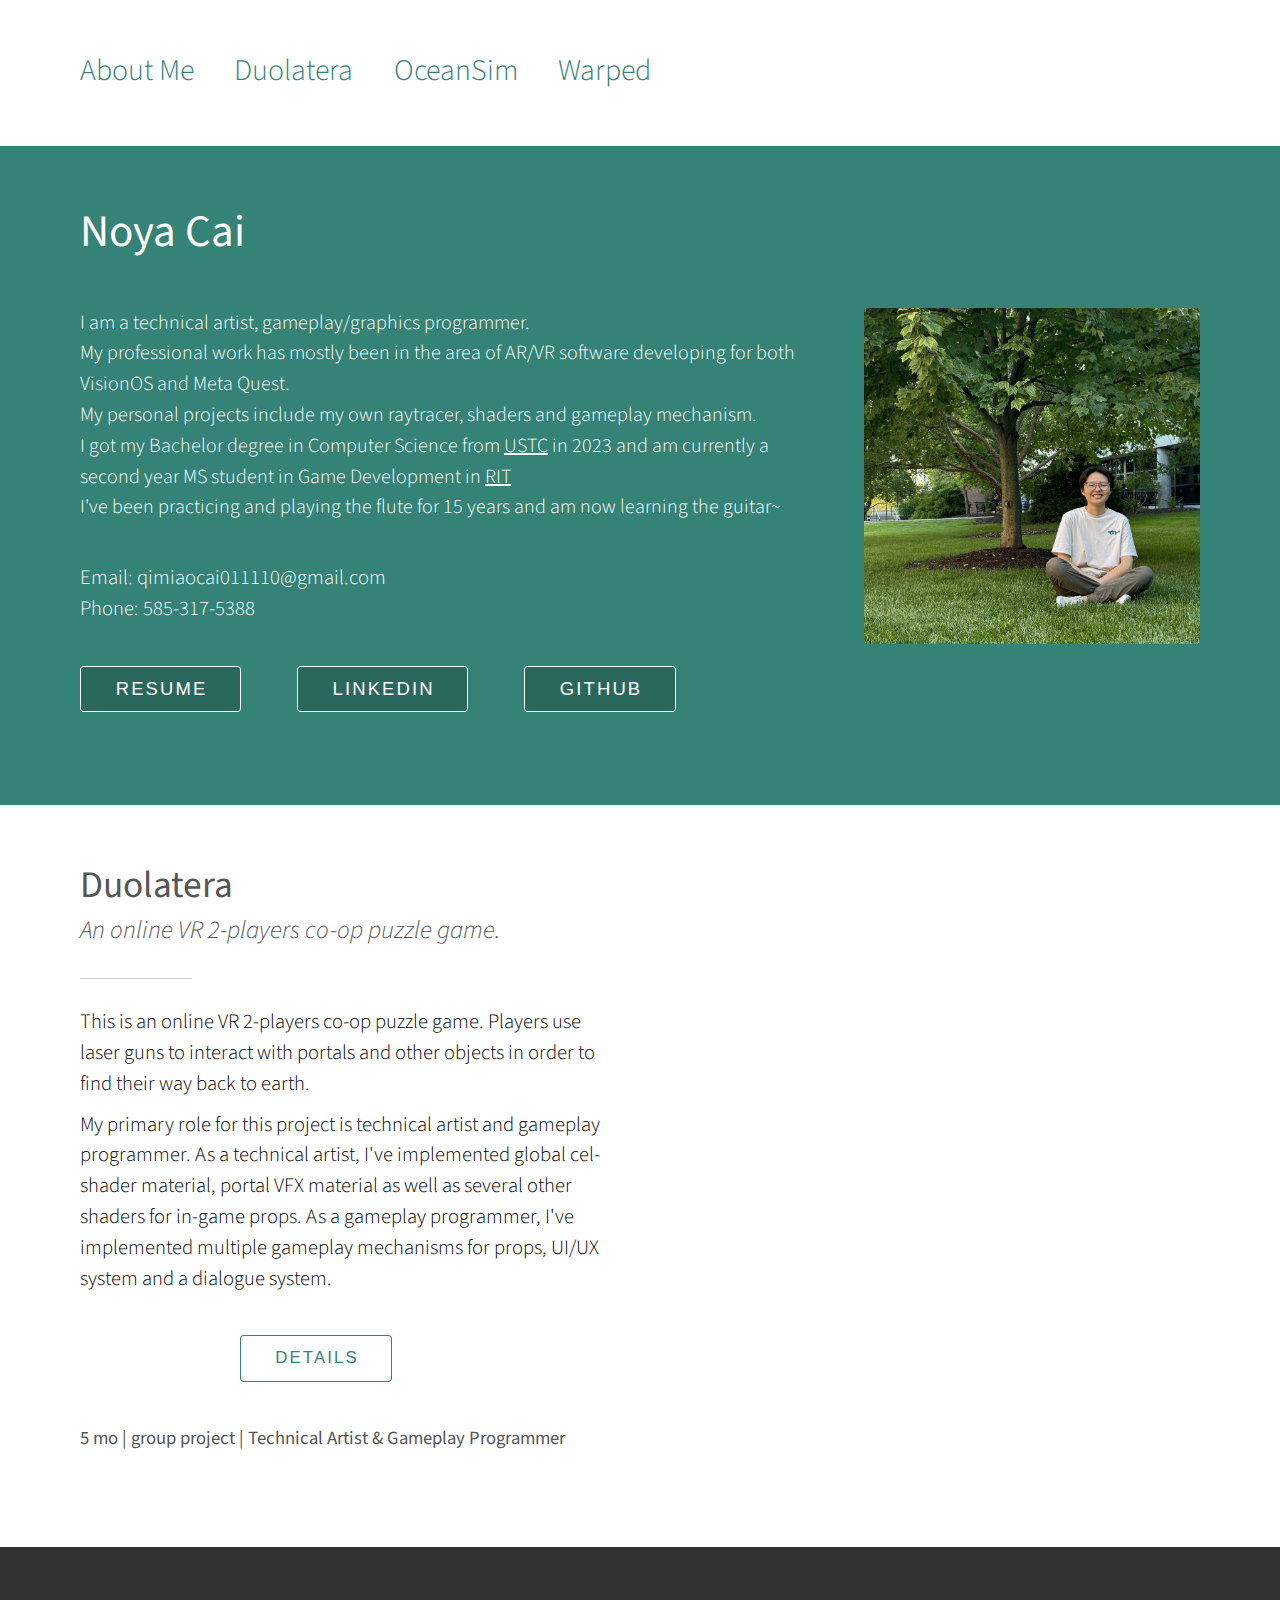
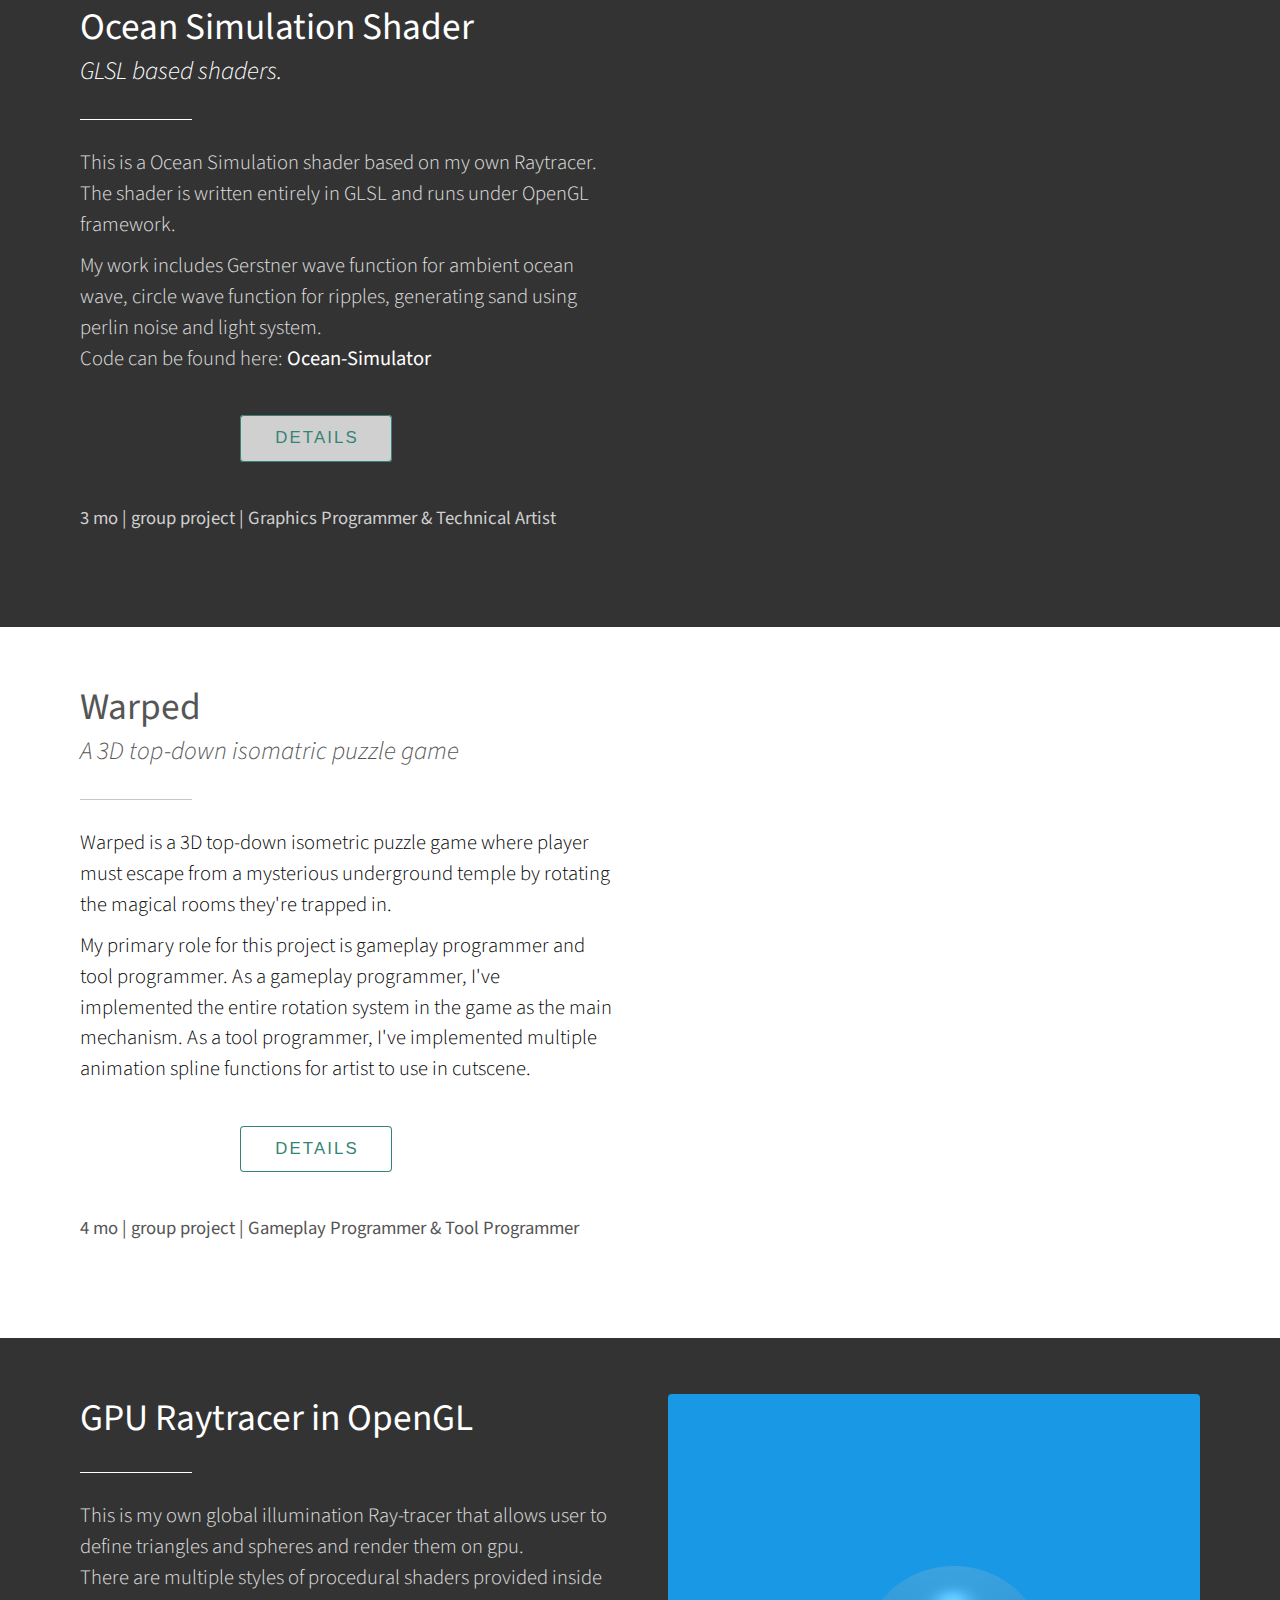
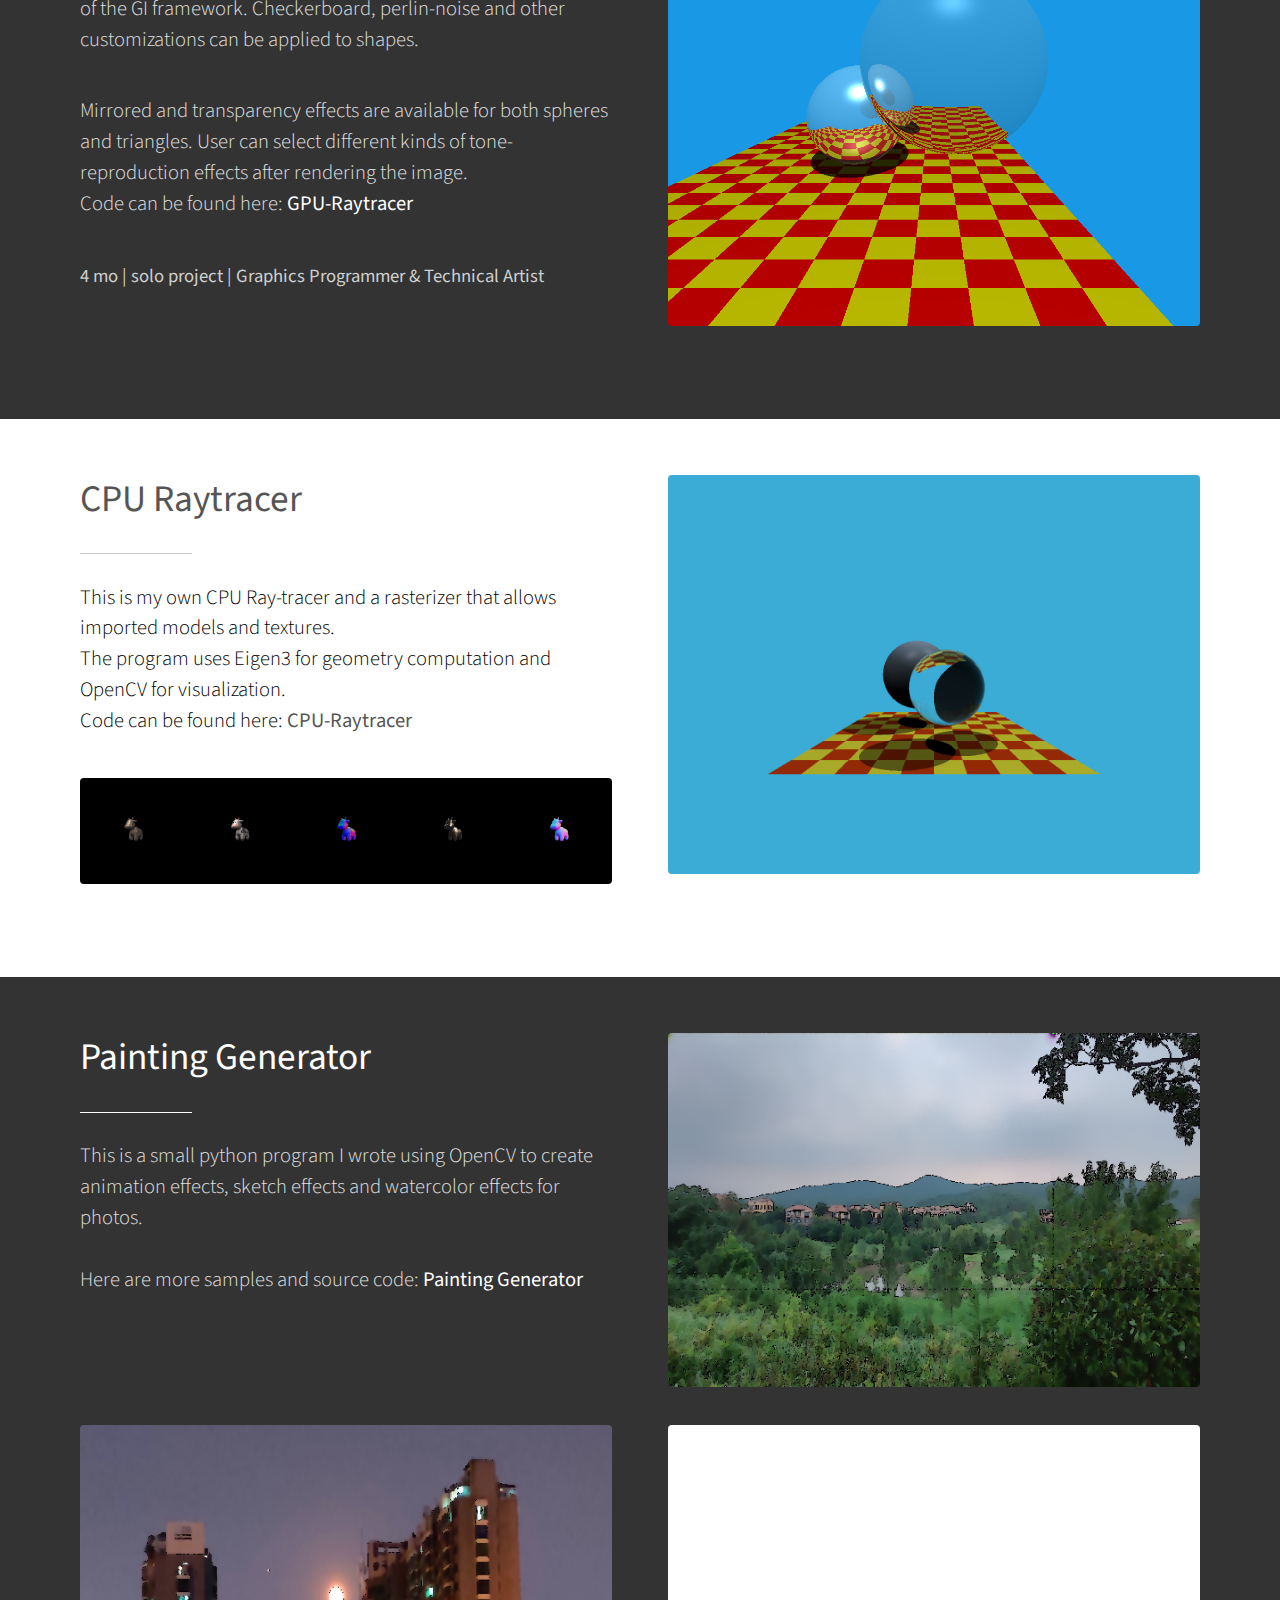
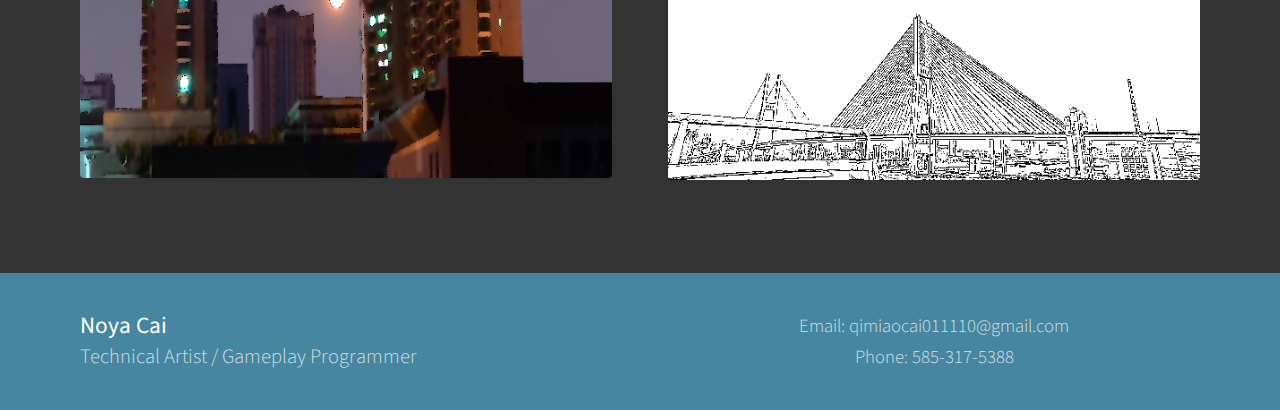
==== index.html @ 8c2c98ff "ver 1" ====
<!DOCTYPE HTML>
<!--
	Photon by HTML5 UP
	html5up.net | @ajlkn
	Free for personal and commercial use under the CCA 3.0 license (html5up.net/license)
-->
<html>
	<head>
		<title>Noya Cai Portfolio</title>
		<meta charset="utf-8" />
		<meta name="viewport" content="width=device-width, initial-scale=1, user-scalable=no" />
		<link rel="stylesheet" href="assets/css/main.css" />
		<noscript><link rel="stylesheet" href="assets/css/noscript.css" /></noscript>
	</head>
	<body class="is-preload">
		<!-- Header -->
		<section id = "one" class="main style3" style="background-color: #ffffff;">
			<div class="container"  >
				<div class="row gtr-150" >
					<div class="col-8 col-12-medium imp-medium" >
						<a href= "index.html" style="text-align: right; margin-right: 5%; font-size:30px" target="_self"><font color="358376";>About Me</font></a>
						<a href= "Duolatera.html" style="text-align: right; margin-right: 5%; font-size:30px" target="_self"><font color="358376">Duolatera</font></a>
						<a href= "OceanSim.html" style="text-align: right; margin-right: 5%; font-size:30px" target="_self"><font color="358376">OceanSim</font></a>
						<a href= "Warped.html" style="text-align: right; margin-right: 5%; font-size:30px" target="_self"><font color="358376">Warped</font></a>
					</div>
				</div>
			</div>
		</section>
		<!-- Header -->
			<section id = "one" class="main style3" style="background-color: #358376;">

				<div class="container" >
					<h1 style="text-align: left; margin-left: 0%; font-size:45px"> <b><font color="FFFFFF">Noya Cai </font></b></h1>
					<div class="row gtr-150">
						<div class="col-8 col-12-medium imp-medium">
							<p style="text-align: left; margin-left: 0%; font-size:20px;"> 
								<font color="FFFFFF">
								I am a technical artist, gameplay/graphics programmer.
								<br>
								My professional work has mostly been in the area of AR/VR software developing for both VisionOS and Meta Quest.
								<br>
								My personal projects include my own raytracer, shaders and gameplay mechanism.
								<br>
								I got my Bachelor degree in Computer Science from 
								<a href="https://www.usnews.com/education/best-global-universities/university-of-science-technology-of-china-cas-505547"> <u>USTC</u> </a> 
								in 2023 and am currently a second year MS student in Game Development in 
								<a href="https://www.rit.edu/study/game-design-and-development-ms"> <u> RIT </u></a>
								<br>
								I've been practicing and playing the flute for 15 years and am now learning the guitar~
								</font>
							</p>
							<p>
								<font color="FFFFFF">
								Email: <a href="mailto: qimiaocai011110@gmail.com"> qimiaocai011110@gmail.com </a><br>
								Phone: 585-317-5388
								</font>
							</p>
							<div class="row gtr-150">
								<form action="NoyaCai.pdf" target="_blank">
									<button style="border: #ffffff;" type="submit"><p><font color="FFFFFF">Resume</font></p></button>
								</form>
								<form action="https://www.linkedin.com/in/noya-cai-124489292/" target="_blank">
									<button style="border: #ffffff;"><p><font color="FFFFFF">LinkedIn</font></p></button>
								</form>
								<form action="https://github.com/NoyaCai1110" target="_blank">
									<button style="border: #ffffff;"><p><font color="FFFFFF">GitHub</font></p></button>
								</form>
							</div>
						</div>
						<div class="col-4 col-12-medium imp-medium" style="text-align: right; margin-right: 0%;">
							<span class="image fit"><img src="images/Noya.jpg" alt="" /></span>
						</div>
					</div>
					
					
				</div>
			</section>
		<!-- One -->
		<section id="one" class="main style1">
			<div class="container">
				<div class="row gtr-150">
					<div class="col-6 col-12-medium">
						<header class="major">
							<h2>
								<b>Duolatera</b>
							</h2>
							<h3 style="font-style: italic;">
								An online VR 2-players co-op puzzle game.
							</h3>
						</header>
						<p style="margin-bottom: 0.5em;">
							This is an online VR 2-players co-op puzzle game. Players use laser guns to interact with portals and other objects in order to find their way back to earth.
						</p>
						<p style="margin-bottom: 0.5em;">
							My primary role for this project is technical artist and gameplay programmer. 
							As a technical artist, I've implemented global cel-shader material, portal VFX material as well as several other shaders for in-game props. 
							As a gameplay programmer, I've implemented multiple gameplay mechanisms for props, UI/UX system and a dialogue system.
						</p>
						<div class="col-4 col-12-medium imp-medium" style="text-align: left; margin-left: 30%;">
							<p>
								<form action="Duolatera.html" target="_self">
									<button style="border: #358376"><a>Details</a></button>
								</form>
							</p>
						</div>
						<p style="color: #555555; font-weight: 400; font-size: 1em;">
							5 mo | group project | Technical Artist & Gameplay Programmer 
						</p>
					</div>
					<div class="col-6 col-12-medium imp-medium">
						<iframe width="540" height="540" src="https://www.youtube.com/embed/d44bLRqTe-4" frameborder="0" allowfullscreen></iframe>
					</div>
				</div>
			</div>
		</section>

		<!-- Two -->
		<section id="two" class="main style2">
			<div class="container">
				<div class="row gtr-150">
					<div class="col-6 col-12-medium">
						<header class="major">
							<h2>
								<b>Ocean Simulation Shader</b>
							</h2>
							<h3 style="font-style: italic;">
								GLSL based shaders.
							</h3>
						</header>
						<p style="margin-bottom: 0.5em;">
							This is a Ocean Simulation shader based on my own Raytracer. <br />
							The shader is written entirely in GLSL and runs under OpenGL framework.
						</p>	
						<p style="margin-bottom: 0.5em;">
							My work includes Gerstner wave function for ambient ocean wave, circle wave function for ripples, generating sand using perlin noise and light system.
							<br/>
							Code can be found here: 
							<a href="https://github.com/NoyaCai1110/Ocean-Simulator"> <b>Ocean-Simulator</b> </a>
						</p>
						<div class="col-4 col-12-medium imp-medium" style="text-align: left; margin-left: 30%;">
							<p>
								<form action="OceanSim.html" target="_self">
									<button style="border: #358376"><a>Details</a></button>
								</form>	
							</p>
						</div>
						<p style="color: #cfcfcf; font-weight: 400; font-size: 1em;">
							3 mo | group project | Graphics Programmer & Technical Artist
						</p>
					</div>
					<div class="col-6 col-12-medium imp-medium">
						<iframe width="540" height="540" src="https://www.youtube.com/embed/mi3qrnqoHJg" frameborder="0" allowfullscreen></iframe>
					</div>
				</div>
			</div>
		</section>
		<!-- Three -->
		<section id="three" class="main style1">
			<div class="container">
				<div class="row gtr-150">
					<div class="col-6 col-12-medium">
						<header class="major">
							<h2>
								<b>Warped </b>
							</h2>
							<h3 style="font-style: italic;">
								A 3D top-down isomatric puzzle game
							</h3>
						</header>
						<p style="margin-bottom: 0.5em;">
							Warped is a 3D top-down isometric puzzle game where player must escape from a mysterious underground temple 
							by rotating the magical rooms they're trapped in.
						</p>
						<p style="margin-bottom: 0.5em;">
							My primary role for this project is gameplay programmer and tool programmer.
							As a gameplay programmer, I've implemented the entire rotation system in the game as the main mechanism.
							As a tool programmer, I've implemented multiple animation spline functions for artist to use in cutscene. 
						</p>
						<div class="col-4 col-12-medium imp-medium" style="text-align: left; margin-left: 30%;">
							<p>
								<form action="Warped.html" target="_self">
									<button style="border: #358376"><a>Details</a></button>
								</form>
							</p>
						</div>
						<p style="color: #555555; font-weight: 400; font-size: 1em;">
							4 mo | group project | Gameplay Programmer & Tool Programmer
						</p>
					</div>
					<div class="col-6 col-12-medium imp-medium">
						<iframe width="540" height="480" src="https://www.youtube.com/embed/O_NReiN2AGU" frameborder="0" allowfullscreen></iframe>
					</div>
				</div>
			</div>
		</section>
		<!-- Four -->
		<section id="four" class="main style2">
			<div class="container">
				<div class="row gtr-150">
					<div class="col-6 col-12-medium">
						<header class="major">
							<h2>
								<b>GPU Raytracer in OpenGL</b>
							</h2>
						</header>
						<p>
							This is my own global illumination Ray-tracer that allows user to define triangles and spheres and render them on gpu.<br /> 
							There are multiple styles of procedural shaders provided inside of the GI framework. Checkerboard, perlin-noise and other customizations can be applied to shapes.<br />
						</p>	
						<p>
							Mirrored and transparency effects are available for both spheres and triangles.
							User can select different kinds of tone-reproduction effects after rendering the image.<br />
							Code can be found here: 
							<a href="https://github.com/NoyaCai1110/GPU-Raytracer"> <b>GPU-Raytracer</b> </a>
						</p>
						<p style="color: #cfcfcf; font-weight: 400; font-size: 1em;">
							4 mo | solo project | Graphics Programmer & Technical Artist
						</p>
					</div>
					<div class="col-6 col-12-medium imp-medium">
						<span class="image fit"><img src="images/Raytracing.bmp" alt="" /></span>
					</div>
				</div>
			</div>
		</section>
		
		<!-- Five -->
		<section id="five" class="main style1">
			<div class="container">
				<div class="row gtr-150">
					<div class="col-6 col-12-medium">
						<header class="major">
							<h2>
								<b>CPU Raytracer</b>
							</h2>
						</header>
						<p>	This is my own CPU Ray-tracer and a rasterizer that allows imported models and textures.<br /> 
							The program uses Eigen3 for geometry computation and OpenCV for visualization.<br />
							Code can be found here: 
							<a href="https://github.com/NoyaCai1110/CPU-Based-Ray-Tracer"> <b>CPU-Raytracer</b> </a>
						</p>
						<div class="col-6 col-12-medium imp-medium">
							<span class="image fit" ><img src="images/rasterizer.jpg" alt="" /></span>
						</div>
					</div>
					<div class="col-6 col-12-medium imp-medium">
						<span class="image fit"><img src="images/binary.jpg" alt="" /></span>
					</div>
					
				</div>
			</div>
		</section>

		<!-- Six -->
		<section id="six" class="main style2">
			<div class="container">
				<div class="row gtr-150">
					<div class="col-6 col-12-medium">
						<header class="major">
							<h2>
								<b>Painting Generator</b>
							</h2>
						</header>
						<p>
							This is a small python program I wrote using OpenCV to create animation effects, 
							sketch effects and watercolor effects for photos. </br>
						</br>
							Here are more samples and source code:
							<a href="https://github.com/NoyaCai1110/Painting-Generator"> <b>Painting Generator</b> </a>
						</p>
					</div>
					<div class="col-6 col-12-medium imp-medium">
						<span class="image fit"><img src="images/WaterColor.png" alt="" /></span>
					</div>
					<div class="col-6 col-12-medium imp-medium">
						<span class="image fit"><img src="images/Animation.png" alt="" /></span>
					</div>
					<div class="col-6 col-12-medium imp-medium">
						<span class="image fit"><img src="images/Sketch.png" alt="" /></span>
					</div>
				</div>
			</div>
		</section>

		
	
		<!-- Footer -->
		<section id="footer">
			<div class = "container">
				<div class="row gtr-150">
					<div class="col-6 col-12-medium">
						<p style = "text-align:left; margin: 0 0 0 0; font-size: 1.25em;" >
							<b>Noya Cai</b> 
						</p>	
						<p style = "text-align:left;  margin: 0 0 0 0;" >
							Technical Artist / Gameplay Programmer
						</p>
					</div>
					<div class="col-6 col-12-medium">
						Email: <a href="mailto: qimiaocai011110@gmail.com"> qimiaocai011110@gmail.com </a>
						<br>Phone: 585-317-5388
					</div>
				</div>
			</div>
		</section>

		<!-- Scripts -->
			<script src="assets/js/jquery.min.js"></script>
			<script src="assets/js/jquery.scrolly.min.js"></script>
			<script src="assets/js/browser.min.js"></script>
			<script src="assets/js/breakpoints.min.js"></script>
			<script src="assets/js/util.js"></script>
			<script src="assets/js/main.js"></script>

	</body>
</html>
---- assets/css/main.css ----
@import url("fontawesome-all.min.css");
@import url("https://fonts.googleapis.com/css?family=Source+Sans+Pro:300,300italic,400,400italic");

/*
	Photon by HTML5 UP
	html5up.net | @ajlkn
	Free for personal and commercial use under the CCA 3.0 license (html5up.net/license)
*/

html, body, div, span, applet, object,
iframe, h1, h2, h3, h4, h5, h6, p, blockquote,
pre, a, abbr, acronym, address, big, cite,
code, del, dfn, em, img, ins, kbd, q, s, samp,
small, strike, strong, sub, sup, tt, var, b,
u, i, center, dl, dt, dd, ol, ul, li, fieldset,
form, label, legend, table, caption, tbody,
tfoot, thead, tr, th, td, article, aside,
canvas, details, embed, figure, figcaption,
footer, header, hgroup, menu, nav, output, ruby,
section, summary, time, mark, audio, video {
	margin: 0;
	padding: 0;
	border: 0;
	font-size: 100%;
	font: inherit;
	vertical-align: baseline;}

article, aside, details, figcaption, figure,
footer, header, hgroup, menu, nav, section {
	display: block;}

body {
	line-height: 1;
}

ol, ul {
	list-style: none;
}

blockquote, q {
	quotes: none;
}

	blockquote:before, blockquote:after, q:before, q:after {
		content: '';
		content: none;
	}

table {
	border-collapse: collapse;
	border-spacing: 0;
}

body {
	-webkit-text-size-adjust: none;
}

mark {
	background-color: transparent;
	color: inherit;
}

input::-moz-focus-inner {
	border: 0;
	padding: 0;
}

input, select, textarea {
	-moz-appearance: none;
	-webkit-appearance: none;
	-ms-appearance: none;
	appearance: none;
}

/* Basic */

	html {
		box-sizing: border-box;
	}

	*, *:before, *:after {
		box-sizing: inherit;
	}

	body {
		background: #fff;
	}

		body.is-preload *, body.is-preload *:before, body.is-preload *:after {
			-moz-animation: none !important;
			-webkit-animation: none !important;
			-ms-animation: none !important;
			animation: none !important;
			-moz-transition: none !important;
			-webkit-transition: none !important;
			-ms-transition: none !important;
			transition: none !important;
		}

	body, input, select, textarea {
		color: #666;
		font-family: "Source Sans Pro", Helvetica, sans-serif;
		font-size: 16pt;
		font-weight: 300;
		line-height: 1.65em;
	}

	a {
		-moz-transition: color 0.2s ease-in-out, border-color 0.2s ease-in-out;
		-webkit-transition: color 0.2s ease-in-out, border-color 0.2s ease-in-out;
		-ms-transition: color 0.2s ease-in-out, border-color 0.2s ease-in-out;
		transition: color 0.2s ease-in-out, border-color 0.2s ease-in-out;
		border-bottom: solid 2px #00000000;
		color: inherit;
		text-decoration: none;
	}

		a:hover {
			border-bottom-color: #00000000;
			color: #ffffff;
		}

	strong, b {
		color: #555;
		font-weight: 400;
	}

	em, i {
		font-style: italic;
	}

	p {
		font-size: 1.10em;
		font-style: initial;
		margin: 0 0 2em 0;
	}

	h1, h2, h3, h4, h5, h6 {
		color: #555;
		line-height: 1em;
		margin: 0 0 1em 0;
	}

		h1 a, h2 a, h3 a, h4 a, h5 a, h6 a {
			color: inherit;
			text-decoration: none;
		}

	h1 {
		font-size: 2.25em;
		line-height: 1.35em;
	}

	h2 {
		font-size: 2em;
		line-height: 1.35em;
	}

	h3 {
		font-size: 1.35em;
		line-height: 1.5em;
	}

	h4 {
		font-size: 1.25em;
		line-height: 1.5em;
	}

	h5 {
		font-size: 0.9em;
		line-height: 1.5em;
	}

	h6 {
		font-size: 0.7em;
		line-height: 1.5em;
	}

	sub {
		font-size: 0.8em;
		position: relative;
		top: 0.5em;
	}

	sup {
		font-size: 0.8em;
		position: relative;
		top: -0.5em;
	}

	hr {
		border: 0;
		border-bottom: solid 1px rgba(144, 144, 144, 0.5);
		margin: 2em 0;
	}

		hr.major {
			margin: 3em 0;
		}

	blockquote {
		border-left: solid 4px rgba(144, 144, 144, 0.5);
		font-style: italic;
		margin: 0 0 2em 0;
		padding: 0.5em 0 0.5em 2em;
	}

	code {
		background: rgba(144, 144, 144, 0.075);
		border-radius: 4px;
		border: solid 1px rgba(144, 144, 144, 0.5);
		font-family: "Courier New", monospace;
		font-size: 0.9em;
		margin: 0 0.25em;
		padding: 0.25em 0.65em;
	}

	pre {
		-webkit-overflow-scrolling: touch;
		font-family: "Courier New", monospace;
		font-size: 0.9em;
		margin: 0 0 2em 0;
	}

		pre code {
			display: block;
			line-height: 1.75em;
			padding: 1em 1.5em;
			overflow-x: auto;
		}

	.align-left {
		text-align: left;
	}

	.align-center {
		text-align: center;
	}

	.align-right {
		text-align: right;
	}

/* Container */

	.container {
		margin: 0 auto;
		max-width: calc(100% - 4em);
		width: 60em;
	}

		.container.xsmall {
			width: 15em;
		}

		.container.small {
			width: 30em;
		}

		.container.medium {
			width: 45em;
		}

		.container.large {
			width: 75em;
		}

		.container.xlarge {
			width: 90em;
		}

		.container.max {
			width: 100%;
		}

		@media screen and (max-width: 980px) {

			.container {
				max-width: 100% !important;
				width: 100% !important;
			}

		}

		@media screen and (max-width: 480px) {

			.container {
				max-width: calc(100% - 3em);
			}

		}

/* Row */

	.row {
		display: flex;
		flex-wrap: wrap;
		box-sizing: border-box;
		align-items: stretch;
	}

		.row > * {
			box-sizing: border-box;
		}

		.row.gtr-uniform > * > :last-child {
			margin-bottom: 0;
		}

		.row.aln-left {
			justify-content: flex-start;
		}

		.row.aln-center {
			justify-content: center;
		}

		.row.aln-right {
			justify-content: flex-end;
		}

		.row.aln-top {
			align-items: flex-start;
		}

		.row.aln-middle {
			align-items: center;
		}

		.row.aln-bottom {
			align-items: flex-end;
		}

		.row > .imp {
			order: -1;
		}

		.row > .col-1 {
			width: 8.33333%;
		}

		.row > .off-1 {
			margin-left: 8.33333%;
		}

		.row > .col-2 {
			width: 16.66667%;
		}

		.row > .off-2 {
			margin-left: 16.66667%;
		}

		.row > .col-3 {
			width: 25%;
		}

		.row > .off-3 {
			margin-left: 25%;
		}

		.row > .col-4 {
			width: 33.33333%;
		}

		.row > .off-4 {
			margin-left: 33.33333%;
		}

		.row > .col-5 {
			width: 41.66667%;
		}

		.row > .off-5 {
			margin-left: 41.66667%;
		}

		.row > .col-6 {
			width: 50%;
		}

		.row > .off-6 {
			margin-left: 50%;
		}

		.row > .col-7 {
			width: 58.33333%;
		}

		.row > .off-7 {
			margin-left: 58.33333%;
		}

		.row > .col-8 {
			width: 66.66667%;
		}

		.row > .off-8 {
			margin-left: 66.66667%;
		}

		.row > .col-9 {
			width: 75%;
		}

		.row > .off-9 {
			margin-left: 75%;
		}

		.row > .col-10 {
			width: 83.33333%;
		}

		.row > .off-10 {
			margin-left: 83.33333%;
		}

		.row > .col-11 {
			width: 91.66667%;
		}

		.row > .off-11 {
			margin-left: 91.66667%;
		}

		.row > .col-12 {
			width: 100%;
		}

		.row > .off-12 {
			margin-left: 100%;
		}

		.row.gtr-0 {
			margin-top: 0;
			margin-left: 0em;
		}

			.row.gtr-0 > * {
				padding: 0 0 0 0em;
			}

			.row.gtr-0.gtr-uniform {
				margin-top: 0em;
			}

				.row.gtr-0.gtr-uniform > * {
					padding-top: 0em;
				}

		.row.gtr-25 {
			margin-top: 0;
			margin-left: -0.5em;
		}

			.row.gtr-25 > * {
				padding: 0 0 0 0.5em;
			}

			.row.gtr-25.gtr-uniform {
				margin-top: -0.5em;
			}

				.row.gtr-25.gtr-uniform > * {
					padding-top: 0.5em;
				}

		.row.gtr-50 {
			margin-top: 0;
			margin-left: -1em;
		}

			.row.gtr-50 > * {
				padding: 0 0 0 1em;
			}

			.row.gtr-50.gtr-uniform {
				margin-top: -1em;
			}

				.row.gtr-50.gtr-uniform > * {
					padding-top: 1em;
				}

		.row {
			margin-top: 0;
			margin-left: -2em;
		}

			.row > * {
				padding: 0 0 0 2em;
			}

			.row.gtr-uniform {
				margin-top: -2em;
			}

				.row.gtr-uniform > * {
					padding-top: 2em;
				}

		.row.gtr-150 {
			margin-top: 0;
			margin-left: -3em;
		}

			.row.gtr-150 > * {
				padding: 0 0 0 3em;
			}

			.row.gtr-150.gtr-uniform {
				margin-top: -3em;
			}

				.row.gtr-150.gtr-uniform > * {
					padding-top: 3em;
				}

		.row.gtr-200 {
			margin-top: 0;
			margin-left: -4em;
		}

			.row.gtr-200 > * {
				padding: 0 0 0 4em;
			}

			.row.gtr-200.gtr-uniform {
				margin-top: -4em;
			}

				.row.gtr-200.gtr-uniform > * {
					padding-top: 4em;
				}

		@media screen and (max-width: 1680px) {

			.row {
				display: flex;
				flex-wrap: wrap;
				box-sizing: border-box;
				align-items: stretch;
			}

				.row > * {
					box-sizing: border-box;
				}

				.row.gtr-uniform > * > :last-child {
					margin-bottom: 0;
				}

				.row.aln-left {
					justify-content: flex-start;
				}

				.row.aln-center {
					justify-content: center;
				}

				.row.aln-right {
					justify-content: flex-end;
				}

				.row.aln-top {
					align-items: flex-start;
				}

				.row.aln-middle {
					align-items: center;
				}

				.row.aln-bottom {
					align-items: flex-end;
				}

				.row > .imp-xlarge {
					order: -1;
				}

				.row > .col-1-xlarge {
					width: 8.33333%;
				}

				.row > .off-1-xlarge {
					margin-left: 8.33333%;
				}

				.row > .col-2-xlarge {
					width: 16.66667%;
				}

				.row > .off-2-xlarge {
					margin-left: 16.66667%;
				}

				.row > .col-3-xlarge {
					width: 25%;
				}

				.row > .off-3-xlarge {
					margin-left: 25%;
				}

				.row > .col-4-xlarge {
					width: 33.33333%;
				}

				.row > .off-4-xlarge {
					margin-left: 33.33333%;
				}

				.row > .col-5-xlarge {
					width: 41.66667%;
				}

				.row > .off-5-xlarge {
					margin-left: 41.66667%;
				}

				.row > .col-6-xlarge {
					width: 50%;
				}

				.row > .off-6-xlarge {
					margin-left: 50%;
				}

				.row > .col-7-xlarge {
					width: 58.33333%;
				}

				.row > .off-7-xlarge {
					margin-left: 58.33333%;
				}

				.row > .col-8-xlarge {
					width: 66.66667%;
				}

				.row > .off-8-xlarge {
					margin-left: 66.66667%;
				}

				.row > .col-9-xlarge {
					width: 75%;
				}

				.row > .off-9-xlarge {
					margin-left: 75%;
				}

				.row > .col-10-xlarge {
					width: 83.33333%;
				}

				.row > .off-10-xlarge {
					margin-left: 83.33333%;
				}

				.row > .col-11-xlarge {
					width: 91.66667%;
				}

				.row > .off-11-xlarge {
					margin-left: 91.66667%;
				}

				.row > .col-12-xlarge {
					width: 100%;
				}

				.row > .off-12-xlarge {
					margin-left: 100%;
				}

				.row.gtr-0 {
					margin-top: 0;
					margin-left: 0em;
				}

					.row.gtr-0 > * {
						padding: 0 0 0 0em;
					}

					.row.gtr-0.gtr-uniform {
						margin-top: 0em;
					}

						.row.gtr-0.gtr-uniform > * {
							padding-top: 0em;
						}

				.row.gtr-25 {
					margin-top: 0;
					margin-left: -0.5em;
				}

					.row.gtr-25 > * {
						padding: 0 0 0 0.5em;
					}

					.row.gtr-25.gtr-uniform {
						margin-top: -0.5em;
					}

						.row.gtr-25.gtr-uniform > * {
							padding-top: 0.5em;
						}

				.row.gtr-50 {
					margin-top: 0;
					margin-left: -1em;
				}

					.row.gtr-50 > * {
						padding: 0 0 0 1em;
					}

					.row.gtr-50.gtr-uniform {
						margin-top: -1em;
					}

						.row.gtr-50.gtr-uniform > * {
							padding-top: 1em;
						}

				.row {
					margin-top: 0;
					margin-left: -2em;
				}

					.row > * {
						padding: 0 0 0 2em;
					}

					.row.gtr-uniform {
						margin-top: -2em;
					}

						.row.gtr-uniform > * {
							padding-top: 2em;
						}

				.row.gtr-150 {
					margin-top: 0;
					margin-left: -3em;
				}

					.row.gtr-150 > * {
						padding: 0 0 0 3em;
					}

					.row.gtr-150.gtr-uniform {
						margin-top: -3em;
					}

						.row.gtr-150.gtr-uniform > * {
							padding-top: 3em;
						}

				.row.gtr-200 {
					margin-top: 0;
					margin-left: -4em;
				}

					.row.gtr-200 > * {
						padding: 0 0 0 4em;
					}

					.row.gtr-200.gtr-uniform {
						margin-top: -4em;
					}

						.row.gtr-200.gtr-uniform > * {
							padding-top: 4em;
						}

		}

		@media screen and (max-width: 1140px) {

			.row {
				display: flex;
				flex-wrap: wrap;
				box-sizing: border-box;
				align-items: stretch;
			}

				.row > * {
					box-sizing: border-box;
				}

				.row.gtr-uniform > * > :last-child {
					margin-bottom: 0;
				}

				.row.aln-left {
					justify-content: flex-start;
				}

				.row.aln-center {
					justify-content: center;
				}

				.row.aln-right {
					justify-content: flex-end;
				}

				.row.aln-top {
					align-items: flex-start;
				}

				.row.aln-middle {
					align-items: center;
				}

				.row.aln-bottom {
					align-items: flex-end;
				}

				.row > .imp-large {
					order: -1;
				}

				.row > .col-1-large {
					width: 8.33333%;
				}

				.row > .off-1-large {
					margin-left: 8.33333%;
				}

				.row > .col-2-large {
					width: 16.66667%;
				}

				.row > .off-2-large {
					margin-left: 16.66667%;
				}

				.row > .col-3-large {
					width: 25%;
				}

				.row > .off-3-large {
					margin-left: 25%;
				}

				.row > .col-4-large {
					width: 33.33333%;
				}

				.row > .off-4-large {
					margin-left: 33.33333%;
				}

				.row > .col-5-large {
					width: 41.66667%;
				}

				.row > .off-5-large {
					margin-left: 41.66667%;
				}

				.row > .col-6-large {
					width: 50%;
				}

				.row > .off-6-large {
					margin-left: 50%;
				}

				.row > .col-7-large {
					width: 58.33333%;
				}

				.row > .off-7-large {
					margin-left: 58.33333%;
				}

				.row > .col-8-large {
					width: 66.66667%;
				}

				.row > .off-8-large {
					margin-left: 66.66667%;
				}

				.row > .col-9-large {
					width: 75%;
				}

				.row > .off-9-large {
					margin-left: 75%;
				}

				.row > .col-10-large {
					width: 83.33333%;
				}

				.row > .off-10-large {
					margin-left: 83.33333%;
				}

				.row > .col-11-large {
					width: 91.66667%;
				}

				.row > .off-11-large {
					margin-left: 91.66667%;
				}

				.row > .col-12-large {
					width: 100%;
				}

				.row > .off-12-large {
					margin-left: 100%;
				}

				.row.gtr-0 {
					margin-top: 0;
					margin-left: 0em;
				}

					.row.gtr-0 > * {
						padding: 0 0 0 0em;
					}

					.row.gtr-0.gtr-uniform {
						margin-top: 0em;
					}

						.row.gtr-0.gtr-uniform > * {
							padding-top: 0em;
						}

				.row.gtr-25 {
					margin-top: 0;
					margin-left: -0.5em;
				}

					.row.gtr-25 > * {
						padding: 0 0 0 0.5em;
					}

					.row.gtr-25.gtr-uniform {
						margin-top: -0.5em;
					}

						.row.gtr-25.gtr-uniform > * {
							padding-top: 0.5em;
						}

				.row.gtr-50 {
					margin-top: 0;
					margin-left: -1em;
				}

					.row.gtr-50 > * {
						padding: 0 0 0 1em;
					}

					.row.gtr-50.gtr-uniform {
						margin-top: -1em;
					}

						.row.gtr-50.gtr-uniform > * {
							padding-top: 1em;
						}

				.row {
					margin-top: 0;
					margin-left: -2em;
				}

					.row > * {
						padding: 0 0 0 2em;
					}

					.row.gtr-uniform {
						margin-top: -2em;
					}

						.row.gtr-uniform > * {
							padding-top: 2em;
						}

				.row.gtr-150 {
					margin-top: 0;
					margin-left: -3em;
				}

					.row.gtr-150 > * {
						padding: 0 0 0 3em;
					}

					.row.gtr-150.gtr-uniform {
						margin-top: -3em;
					}

						.row.gtr-150.gtr-uniform > * {
							padding-top: 3em;
						}

				.row.gtr-200 {
					margin-top: 0;
					margin-left: -4em;
				}

					.row.gtr-200 > * {
						padding: 0 0 0 4em;
					}

					.row.gtr-200.gtr-uniform {
						margin-top: -4em;
					}

						.row.gtr-200.gtr-uniform > * {
							padding-top: 4em;
						}

		}

		@media screen and (max-width: 980px) {

			.row {
				display: flex;
				flex-wrap: wrap;
				box-sizing: border-box;
				align-items: stretch;
			}

				.row > * {
					box-sizing: border-box;
				}

				.row.gtr-uniform > * > :last-child {
					margin-bottom: 0;
				}

				.row.aln-left {
					justify-content: flex-start;
				}

				.row.aln-center {
					justify-content: center;
				}

				.row.aln-right {
					justify-content: flex-end;
				}

				.row.aln-top {
					align-items: flex-start;
				}

				.row.aln-middle {
					align-items: center;
				}

				.row.aln-bottom {
					align-items: flex-end;
				}

				.row > .imp-medium {
					order: -1;
				}

				.row > .col-1-medium {
					width: 8.33333%;
				}

				.row > .off-1-medium {
					margin-left: 8.33333%;
				}

				.row > .col-2-medium {
					width: 16.66667%;
				}

				.row > .off-2-medium {
					margin-left: 16.66667%;
				}

				.row > .col-3-medium {
					width: 25%;
				}

				.row > .off-3-medium {
					margin-left: 25%;
				}

				.row > .col-4-medium {
					width: 33.33333%;
				}

				.row > .off-4-medium {
					margin-left: 33.33333%;
				}

				.row > .col-5-medium {
					width: 41.66667%;
				}

				.row > .off-5-medium {
					margin-left: 41.66667%;
				}

				.row > .col-6-medium {
					width: 50%;
				}

				.row > .off-6-medium {
					margin-left: 50%;
				}

				.row > .col-7-medium {
					width: 58.33333%;
				}

				.row > .off-7-medium {
					margin-left: 58.33333%;
				}

				.row > .col-8-medium {
					width: 66.66667%;
				}

				.row > .off-8-medium {
					margin-left: 66.66667%;
				}

				.row > .col-9-medium {
					width: 75%;
				}

				.row > .off-9-medium {
					margin-left: 75%;
				}

				.row > .col-10-medium {
					width: 83.33333%;
				}

				.row > .off-10-medium {
					margin-left: 83.33333%;
				}

				.row > .col-11-medium {
					width: 91.66667%;
				}

				.row > .off-11-medium {
					margin-left: 91.66667%;
				}

				.row > .col-12-medium {
					width: 100%;
				}

				.row > .off-12-medium {
					margin-left: 100%;
				}

				.row.gtr-0 {
					margin-top: 0;
					margin-left: 0em;
				}

					.row.gtr-0 > * {
						padding: 0 0 0 0em;
					}

					.row.gtr-0.gtr-uniform {
						margin-top: 0em;
					}

						.row.gtr-0.gtr-uniform > * {
							padding-top: 0em;
						}

				.row.gtr-25 {
					margin-top: 0;
					margin-left: -0.5em;
				}

					.row.gtr-25 > * {
						padding: 0 0 0 0.5em;
					}

					.row.gtr-25.gtr-uniform {
						margin-top: -0.5em;
					}

						.row.gtr-25.gtr-uniform > * {
							padding-top: 0.5em;
						}

				.row.gtr-50 {
					margin-top: 0;
					margin-left: -1em;
				}

					.row.gtr-50 > * {
						padding: 0 0 0 1em;
					}

					.row.gtr-50.gtr-uniform {
						margin-top: -1em;
					}

						.row.gtr-50.gtr-uniform > * {
							padding-top: 1em;
						}

				.row {
					margin-top: 0;
					margin-left: -2em;
				}

					.row > * {
						padding: 0 0 0 2em;
					}

					.row.gtr-uniform {
						margin-top: -2em;
					}

						.row.gtr-uniform > * {
							padding-top: 2em;
						}

				.row.gtr-150 {
					margin-top: 0;
					margin-left: -3em;
				}

					.row.gtr-150 > * {
						padding: 0 0 0 3em;
					}

					.row.gtr-150.gtr-uniform {
						margin-top: -3em;
					}

						.row.gtr-150.gtr-uniform > * {
							padding-top: 3em;
						}

				.row.gtr-200 {
					margin-top: 0;
					margin-left: -4em;
				}

					.row.gtr-200 > * {
						padding: 0 0 0 4em;
					}

					.row.gtr-200.gtr-uniform {
						margin-top: -4em;
					}

						.row.gtr-200.gtr-uniform > * {
							padding-top: 4em;
						}

		}

		@media screen and (max-width: 736px) {

			.row {
				display: flex;
				flex-wrap: wrap;
				box-sizing: border-box;
				align-items: stretch;
			}

				.row > * {
					box-sizing: border-box;
				}

				.row.gtr-uniform > * > :last-child {
					margin-bottom: 0;
				}

				.row.aln-left {
					justify-content: flex-start;
				}

				.row.aln-center {
					justify-content: center;
				}

				.row.aln-right {
					justify-content: flex-end;
				}

				.row.aln-top {
					align-items: flex-start;
				}

				.row.aln-middle {
					align-items: center;
				}

				.row.aln-bottom {
					align-items: flex-end;
				}

				.row > .imp-small {
					order: -1;
				}

				.row > .col-1-small {
					width: 8.33333%;
				}

				.row > .off-1-small {
					margin-left: 8.33333%;
				}

				.row > .col-2-small {
					width: 16.66667%;
				}

				.row > .off-2-small {
					margin-left: 16.66667%;
				}

				.row > .col-3-small {
					width: 25%;
				}

				.row > .off-3-small {
					margin-left: 25%;
				}

				.row > .col-4-small {
					width: 33.33333%;
				}

				.row > .off-4-small {
					margin-left: 33.33333%;
				}

				.row > .col-5-small {
					width: 41.66667%;
				}

				.row > .off-5-small {
					margin-left: 41.66667%;
				}

				.row > .col-6-small {
					width: 50%;
				}

				.row > .off-6-small {
					margin-left: 50%;
				}

				.row > .col-7-small {
					width: 58.33333%;
				}

				.row > .off-7-small {
					margin-left: 58.33333%;
				}

				.row > .col-8-small {
					width: 66.66667%;
				}

				.row > .off-8-small {
					margin-left: 66.66667%;
				}

				.row > .col-9-small {
					width: 75%;
				}

				.row > .off-9-small {
					margin-left: 75%;
				}

				.row > .col-10-small {
					width: 83.33333%;
				}

				.row > .off-10-small {
					margin-left: 83.33333%;
				}

				.row > .col-11-small {
					width: 91.66667%;
				}

				.row > .off-11-small {
					margin-left: 91.66667%;
				}

				.row > .col-12-small {
					width: 100%;
				}

				.row > .off-12-small {
					margin-left: 100%;
				}

				.row.gtr-0 {
					margin-top: 0;
					margin-left: 0em;
				}

					.row.gtr-0 > * {
						padding: 0 0 0 0em;
					}

					.row.gtr-0.gtr-uniform {
						margin-top: 0em;
					}

						.row.gtr-0.gtr-uniform > * {
							padding-top: 0em;
						}

				.row.gtr-25 {
					margin-top: 0;
					margin-left: -0.5em;
				}

					.row.gtr-25 > * {
						padding: 0 0 0 0.5em;
					}

					.row.gtr-25.gtr-uniform {
						margin-top: -0.5em;
					}

						.row.gtr-25.gtr-uniform > * {
							padding-top: 0.5em;
						}

				.row.gtr-50 {
					margin-top: 0;
					margin-left: -1em;
				}

					.row.gtr-50 > * {
						padding: 0 0 0 1em;
					}

					.row.gtr-50.gtr-uniform {
						margin-top: -1em;
					}

						.row.gtr-50.gtr-uniform > * {
							padding-top: 1em;
						}

				.row {
					margin-top: 0;
					margin-left: -2em;
				}

					.row > * {
						padding: 0 0 0 2em;
					}

					.row.gtr-uniform {
						margin-top: -2em;
					}

						.row.gtr-uniform > * {
							padding-top: 2em;
						}

				.row.gtr-150 {
					margin-top: 0;
					margin-left: -3em;
				}

					.row.gtr-150 > * {
						padding: 0 0 0 3em;
					}

					.row.gtr-150.gtr-uniform {
						margin-top: -3em;
					}

						.row.gtr-150.gtr-uniform > * {
							padding-top: 3em;
						}

				.row.gtr-200 {
					margin-top: 0;
					margin-left: -4em;
				}

					.row.gtr-200 > * {
						padding: 0 0 0 4em;
					}

					.row.gtr-200.gtr-uniform {
						margin-top: -4em;
					}

						.row.gtr-200.gtr-uniform > * {
							padding-top: 4em;
						}

		}

		@media screen and (max-width: 480px) {

			.row {
				display: flex;
				flex-wrap: wrap;
				box-sizing: border-box;
				align-items: stretch;
			}

				.row > * {
					box-sizing: border-box;
				}

				.row.gtr-uniform > * > :last-child {
					margin-bottom: 0;
				}

				.row.aln-left {
					justify-content: flex-start;
				}

				.row.aln-center {
					justify-content: center;
				}

				.row.aln-right {
					justify-content: flex-end;
				}

				.row.aln-top {
					align-items: flex-start;
				}

				.row.aln-middle {
					align-items: center;
				}

				.row.aln-bottom {
					align-items: flex-end;
				}

				.row > .imp-xsmall {
					order: -1;
				}

				.row > .col-1-xsmall {
					width: 8.33333%;
				}

				.row > .off-1-xsmall {
					margin-left: 8.33333%;
				}

				.row > .col-2-xsmall {
					width: 16.66667%;
				}

				.row > .off-2-xsmall {
					margin-left: 16.66667%;
				}

				.row > .col-3-xsmall {
					width: 25%;
				}

				.row > .off-3-xsmall {
					margin-left: 25%;
				}

				.row > .col-4-xsmall {
					width: 33.33333%;
				}

				.row > .off-4-xsmall {
					margin-left: 33.33333%;
				}

				.row > .col-5-xsmall {
					width: 41.66667%;
				}

				.row > .off-5-xsmall {
					margin-left: 41.66667%;
				}

				.row > .col-6-xsmall {
					width: 50%;
				}

				.row > .off-6-xsmall {
					margin-left: 50%;
				}

				.row > .col-7-xsmall {
					width: 58.33333%;
				}

				.row > .off-7-xsmall {
					margin-left: 58.33333%;
				}

				.row > .col-8-xsmall {
					width: 66.66667%;
				}

				.row > .off-8-xsmall {
					margin-left: 66.66667%;
				}

				.row > .col-9-xsmall {
					width: 75%;
				}

				.row > .off-9-xsmall {
					margin-left: 75%;
				}

				.row > .col-10-xsmall {
					width: 83.33333%;
				}

				.row > .off-10-xsmall {
					margin-left: 83.33333%;
				}

				.row > .col-11-xsmall {
					width: 91.66667%;
				}

				.row > .off-11-xsmall {
					margin-left: 91.66667%;
				}

				.row > .col-12-xsmall {
					width: 100%;
				}

				.row > .off-12-xsmall {
					margin-left: 100%;
				}

				.row.gtr-0 {
					margin-top: 0;
					margin-left: 0em;
				}

					.row.gtr-0 > * {
						padding: 0 0 0 0em;
					}

					.row.gtr-0.gtr-uniform {
						margin-top: 0em;
					}

						.row.gtr-0.gtr-uniform > * {
							padding-top: 0em;
						}

				.row.gtr-25 {
					margin-top: 0;
					margin-left: -0.5em;
				}

					.row.gtr-25 > * {
						padding: 0 0 0 0.5em;
					}

					.row.gtr-25.gtr-uniform {
						margin-top: -0.5em;
					}

						.row.gtr-25.gtr-uniform > * {
							padding-top: 0.5em;
						}

				.row.gtr-50 {
					margin-top: 0;
					margin-left: -1em;
				}

					.row.gtr-50 > * {
						padding: 0 0 0 1em;
					}

					.row.gtr-50.gtr-uniform {
						margin-top: -1em;
					}

						.row.gtr-50.gtr-uniform > * {
							padding-top: 1em;
						}

				.row {
					margin-top: 0;
					margin-left: -2em;
				}

					.row > * {
						padding: 0 0 0 2em;
					}

					.row.gtr-uniform {
						margin-top: -2em;
					}

						.row.gtr-uniform > * {
							padding-top: 2em;
						}

				.row.gtr-150 {
					margin-top: 0;
					margin-left: -3em;
				}

					.row.gtr-150 > * {
						padding: 0 0 0 3em;
					}

					.row.gtr-150.gtr-uniform {
						margin-top: -3em;
					}

						.row.gtr-150.gtr-uniform > * {
							padding-top: 3em;
						}

				.row.gtr-200 {
					margin-top: 0;
					margin-left: -4em;
				}

					.row.gtr-200 > * {
						padding: 0 0 0 4em;
					}

					.row.gtr-200.gtr-uniform {
						margin-top: -4em;
					}

						.row.gtr-200.gtr-uniform > * {
							padding-top: 4em;
						}

		}

		@media screen and (max-width: 320px) {

			.row {
				display: flex;
				flex-wrap: wrap;
				box-sizing: border-box;
				align-items: stretch;
			}

				.row > * {
					box-sizing: border-box;
				}

				.row.gtr-uniform > * > :last-child {
					margin-bottom: 0;
				}

				.row.aln-left {
					justify-content: flex-start;
				}

				.row.aln-center {
					justify-content: center;
				}

				.row.aln-right {
					justify-content: flex-end;
				}

				.row.aln-top {
					align-items: flex-start;
				}

				.row.aln-middle {
					align-items: center;
				}

				.row.aln-bottom {
					align-items: flex-end;
				}

				.row > .imp-xxsmall {
					order: -1;
				}

				.row > .col-1-xxsmall {
					width: 8.33333%;
				}

				.row > .off-1-xxsmall {
					margin-left: 8.33333%;
				}

				.row > .col-2-xxsmall {
					width: 16.66667%;
				}

				.row > .off-2-xxsmall {
					margin-left: 16.66667%;
				}

				.row > .col-3-xxsmall {
					width: 25%;
				}

				.row > .off-3-xxsmall {
					margin-left: 25%;
				}

				.row > .col-4-xxsmall {
					width: 33.33333%;
				}

				.row > .off-4-xxsmall {
					margin-left: 33.33333%;
				}

				.row > .col-5-xxsmall {
					width: 41.66667%;
				}

				.row > .off-5-xxsmall {
					margin-left: 41.66667%;
				}

				.row > .col-6-xxsmall {
					width: 50%;
				}

				.row > .off-6-xxsmall {
					margin-left: 50%;
				}

				.row > .col-7-xxsmall {
					width: 58.33333%;
				}

				.row > .off-7-xxsmall {
					margin-left: 58.33333%;
				}

				.row > .col-8-xxsmall {
					width: 66.66667%;
				}

				.row > .off-8-xxsmall {
					margin-left: 66.66667%;
				}

				.row > .col-9-xxsmall {
					width: 75%;
				}

				.row > .off-9-xxsmall {
					margin-left: 75%;
				}

				.row > .col-10-xxsmall {
					width: 83.33333%;
				}

				.row > .off-10-xxsmall {
					margin-left: 83.33333%;
				}

				.row > .col-11-xxsmall {
					width: 91.66667%;
				}

				.row > .off-11-xxsmall {
					margin-left: 91.66667%;
				}

				.row > .col-12-xxsmall {
					width: 100%;
				}

				.row > .off-12-xxsmall {
					margin-left: 100%;
				}

				.row.gtr-0 {
					margin-top: 0;
					margin-left: 0em;
				}

					.row.gtr-0 > * {
						padding: 0 0 0 0em;
					}

					.row.gtr-0.gtr-uniform {
						margin-top: 0em;
					}

						.row.gtr-0.gtr-uniform > * {
							padding-top: 0em;
						}

				.row.gtr-25 {
					margin-top: 0;
					margin-left: -0.5em;
				}

					.row.gtr-25 > * {
						padding: 0 0 0 0.5em;
					}

					.row.gtr-25.gtr-uniform {
						margin-top: -0.5em;
					}

						.row.gtr-25.gtr-uniform > * {
							padding-top: 0.5em;
						}

				.row.gtr-50 {
					margin-top: 0;
					margin-left: -1em;
				}

					.row.gtr-50 > * {
						padding: 0 0 0 1em;
					}

					.row.gtr-50.gtr-uniform {
						margin-top: -1em;
					}

						.row.gtr-50.gtr-uniform > * {
							padding-top: 1em;
						}

				.row {
					margin-top: 0;
					margin-left: -2em;
				}

					.row > * {
						padding: 0 0 0 2em;
					}

					.row.gtr-uniform {
						margin-top: -2em;
					}

						.row.gtr-uniform > * {
							padding-top: 2em;
						}

				.row.gtr-150 {
					margin-top: 0;
					margin-left: -3em;
				}

					.row.gtr-150 > * {
						padding: 0 0 0 3em;
					}

					.row.gtr-150.gtr-uniform {
						margin-top: -3em;
					}

						.row.gtr-150.gtr-uniform > * {
							padding-top: 3em;
						}

				.row.gtr-200 {
					margin-top: 0;
					margin-left: -4em;
				}

					.row.gtr-200 > * {
						padding: 0 0 0 4em;
					}

					.row.gtr-200.gtr-uniform {
						margin-top: -4em;
					}

						.row.gtr-200.gtr-uniform > * {
							padding-top: 4em;
						}

		}

/* Section/Article */

	section.special, article.special {
		text-align: center;
	}

	header p {
		color: #999;
		margin: 0 0 1.5em 0;
		position: relative;
	}

	header h2 + p {
		font-size: 1.25em;
		line-height: 1.5em;
		margin-top: -1em;
	}

	header h3 + p {
		font-size: 1.1em;
		line-height: 1.5em;
		margin-top: -0.8em;
	}

	header h4 + p,
	header h5 + p,
	header h6 + p {
		font-size: 0.9em;
		line-height: 1.5em;
		margin-top: -0.6em;
	}

	header.major {
		margin: 0 0 1em 0;
	}

		header.major:after {
			background: rgba(144, 144, 144, 0.5);
			content: '';
			display: inline-block;
			height: 1px;
			margin-top: 1.5em;
			width: 6em;
		}

		header.major h2, header.major h3, header.major h4, header.major h5, header.major h6 {
			margin: 0;
		}

		header.major p {
			margin: 0.7em 0 0 0;
		}

	header.special {
		text-align: center;
	}

/* Form */

	form {
		margin: 0 0 2em 0;
	}

	label {
		color: #555;
		display: block;
		font-size: 0.9em;
		font-weight: 400;
		margin: 0 0 1em 0;
	}

	input[type="text"],
	input[type="password"],
	input[type="email"],
	select,
	textarea {
		-moz-appearance: none;
		-webkit-appearance: none;
		-ms-appearance: none;
		appearance: none;
		background: rgba(144, 144, 144, 0.075);
		border-radius: 4px;
		border: none;
		border: solid 1px rgba(144, 144, 144, 0.5);
		color: inherit;
		display: block;
		outline: 0;
		padding: 0 1em;
		text-decoration: none;
		width: 100%;
	}

		input[type="text"]:invalid,
		input[type="password"]:invalid,
		input[type="email"]:invalid,
		select:invalid,
		textarea:invalid {
			box-shadow: none;
		}

		input[type="text"]:focus,
		input[type="password"]:focus,
		input[type="email"]:focus,
		select:focus,
		textarea:focus {
			border-color: #6bd4c8;
		}

	select {
		background-image: url("data:image/svg+xml;charset=utf8,%3Csvg xmlns='http://www.w3.org/2000/svg' width='40' height='40' preserveAspectRatio='none' viewBox='0 0 40 40'%3E%3Cpath d='M9.4,12.3l10.4,10.4l10.4-10.4c0.2-0.2,0.5-0.4,0.9-0.4c0.3,0,0.6,0.1,0.9,0.4l3.3,3.3c0.2,0.2,0.4,0.5,0.4,0.9 c0,0.4-0.1,0.6-0.4,0.9L20.7,31.9c-0.2,0.2-0.5,0.4-0.9,0.4c-0.3,0-0.6-0.1-0.9-0.4L4.3,17.3c-0.2-0.2-0.4-0.5-0.4-0.9 c0-0.4,0.1-0.6,0.4-0.9l3.3-3.3c0.2-0.2,0.5-0.4,0.9-0.4S9.1,12.1,9.4,12.3z' fill='rgba(144, 144, 144, 0.5)' /%3E%3C/svg%3E");
		background-size: 1.25rem;
		background-repeat: no-repeat;
		background-position: calc(100% - 1rem) center;
		height: 2.75em;
		padding-right: 2.75em;
		text-overflow: ellipsis;
	}

		select option {
			color: #555;
			background: #fff;
		}

		select:focus::-ms-value {
			background-color: transparent;
		}

		select::-ms-expand {
			display: none;
		}

	input[type="text"],
	input[type="password"],
	input[type="email"],
	select {
		height: 2.75em;
	}

	textarea {
		padding: 0.75em 1em;
	}

	input[type="checkbox"],
	input[type="radio"] {
		-moz-appearance: none;
		-webkit-appearance: none;
		-ms-appearance: none;
		appearance: none;
		display: block;
		float: left;
		margin-right: -2em;
		opacity: 0;
		width: 1em;
		z-index: -1;
	}

		input[type="checkbox"] + label,
		input[type="radio"] + label {
			text-decoration: none;
			color: #666;
			cursor: pointer;
			display: inline-block;
			font-size: 1em;
			font-weight: 300;
			padding-left: 2.4em;
			padding-right: 0.75em;
			position: relative;
		}

			input[type="checkbox"] + label:before,
			input[type="radio"] + label:before {
				-moz-osx-font-smoothing: grayscale;
				-webkit-font-smoothing: antialiased;
				display: inline-block;
				font-style: normal;
				font-variant: normal;
				text-rendering: auto;
				line-height: 1;
				text-transform: none !important;
				font-family: 'Font Awesome 5 Free';
				font-weight: 900;
			}

			input[type="checkbox"] + label:before,
			input[type="radio"] + label:before {
				background: rgba(144, 144, 144, 0.075);
				border-radius: 4px;
				border: solid 1px rgba(144, 144, 144, 0.5);
				content: '';
				display: inline-block;
				font-size: 0.8em;
				height: 2.0625em;
				left: 0;
				line-height: 2.0625em;
				position: absolute;
				text-align: center;
				top: 0;
				width: 2.0625em;
			}

		input[type="checkbox"]:checked + label:before,
		input[type="radio"]:checked + label:before {
			background: #666666;
			border-color: #666666;
			color: #ffffff;
			content: '\f00c';
		}

		input[type="checkbox"]:focus + label:before,
		input[type="radio"]:focus + label:before {
			border-color: #6bd4c8;
		}

	input[type="checkbox"] + label:before {
		border-radius: 4px;
	}

	input[type="radio"] + label:before {
		border-radius: 100%;
	}

	::-webkit-input-placeholder {
		color: #999 !important;
		opacity: 1.0;
	}

	:-moz-placeholder {
		color: #999 !important;
		opacity: 1.0;
	}

	::-moz-placeholder {
		color: #999 !important;
		opacity: 1.0;
	}

	:-ms-input-placeholder {
		color: #999 !important;
		opacity: 1.0;
	}

/* Box */

	.box {
		border-radius: 4px;
		border: solid 1px rgba(144, 144, 144, 0.5);
		margin-bottom: 2em;
		padding: 1.5em;
	}

		.box > :last-child,
		.box > :last-child > :last-child,
		.box > :last-child > :last-child > :last-child {
			margin-bottom: 0;
		}

		.box.alt {
			border: 0;
			border-radius: 0;
			padding: 0;
		}

/* Icon */

	.icon {
		text-decoration: none;
		border-bottom: none;
		position: relative;
	}

		.icon:before {
			-moz-osx-font-smoothing: grayscale;
			-webkit-font-smoothing: antialiased;
			display: inline-block;
			font-style: normal;
			font-variant: normal;
			text-rendering: auto;
			line-height: 1;
			text-transform: none !important;
			font-family: 'Font Awesome 5 Free';
			font-weight: 400;
		}

		.icon > .label {
			display: none;
		}

		.icon:before {
			line-height: inherit;
		}

		.icon.solid:before {
			font-weight: 900 !important;
		}

		.icon.brands:before {
			font-family: 'Font Awesome 5 Brands';
		}

		.icon.style1:before {
			color: #c3e895;
		}

		.icon.style2:before {
			color: #8addaa;
		}

		.icon.style3:before {
			color: #6bd4c8;
		}

		.icon.style4:before {
			color: #57aed3;
		}

		.icon.style5:before {
			color: #4a87d3;
		}

		.icon.style6:before {
			color: #6b88e6;
		}

		.icon.major {
			text-decoration: none;
			color: #555;
			cursor: default;
			display: inline-block;
			margin: 0 0 1.5em 0;
		}

			.icon.major:before {
				-moz-osx-font-smoothing: grayscale;
				-webkit-font-smoothing: antialiased;
				display: inline-block;
				font-style: normal;
				font-variant: normal;
				text-rendering: auto;
				line-height: 1;
				text-transform: none !important;
				font-family: 'Font Awesome 5 Free';
				font-weight: 400;
			}

			.icon.major:before {
				font-size: 4em;
				line-height: 1em;
			}

/* Image */

	.image {
		border-radius: 4px;
		border: 0;
		display: inline-block;
		position: relative;
	}

		.image img {
			border-radius: 4px;
			display: block;
		}

		.image.left {
			float: left;
			padding: 0 1.5em 1em 0;
			top: 0.25em;
		}

		.image.right {
			float: right;
			padding: 0 0 1em 1.5em;
			top: 0.25em;
		}

		.image.left, .image.right {
			max-width: 40%;
		}

			.image.left img, .image.right img {
				width: 100%;
			}

		.image.fit {
			display: block;
			margin: 0 0 2em 0;
			width: 100%;
		}

			.image.fit img {
				width: 100%;
			}

/* List */

	ol {
		list-style: decimal;
		margin: 0 0 2em 0;
		padding-left: 1.25em;
	}

		ol li {
			padding-left: 0.25em;
		}

	ul {
		list-style: disc;
		margin: 0 0 2em 0;
		padding-left: 1em;
	}

		ul li {
			padding-left: 0.5em;
		}

		ul.alt {
			list-style: none;
			padding-left: 0;
		}

			ul.alt li {
				border-top: solid 1px rgba(144, 144, 144, 0.5);
				padding: 0.5em 0;
			}

				ul.alt li:first-child {
					border-top: 0;
					padding-top: 0;
				}

	dl {
		margin: 0 0 2em 0;
	}

/* Actions */

	ul.actions {
		display: -moz-flex;
		display: -webkit-flex;
		display: -ms-flex;
		display: flex;
		cursor: default;
		list-style: none;
		margin-left: -1em;
		padding-left: 0;
	}

		ul.actions li {
			padding: 0 0 0 1em;
			vertical-align: middle;
		}

		ul.actions.special {
			-moz-justify-content: center;
			-webkit-justify-content: center;
			-ms-justify-content: center;
			justify-content: center;
			width: 100%;
			margin-left: 0;
		}

			ul.actions.special li:first-child {
				padding-left: 0;
			}

		ul.actions.stacked {
			-moz-flex-direction: column;
			-webkit-flex-direction: column;
			-ms-flex-direction: column;
			flex-direction: column;
			margin-left: 0;
		}

			ul.actions.stacked li {
				padding: 1.3em 0 0 0;
			}

				ul.actions.stacked li:first-child {
					padding-top: 0;
				}

		ul.actions.fit {
			width: calc(100% + 1em);
		}

			ul.actions.fit li {
				-moz-flex-grow: 1;
				-webkit-flex-grow: 1;
				-ms-flex-grow: 1;
				flex-grow: 1;
				-moz-flex-shrink: 1;
				-webkit-flex-shrink: 1;
				-ms-flex-shrink: 1;
				flex-shrink: 1;
				width: 100%;
			}

				ul.actions.fit li > * {
					width: 100%;
				}

			ul.actions.fit.stacked {
				width: 100%;
			}

		@media screen and (max-width: 480px) {

			ul.actions:not(.fixed) {
				-moz-flex-direction: column;
				-webkit-flex-direction: column;
				-ms-flex-direction: column;
				flex-direction: column;
				margin-left: 0;
				width: 100% !important;
			}

				ul.actions:not(.fixed) li {
					-moz-flex-grow: 1;
					-webkit-flex-grow: 1;
					-ms-flex-grow: 1;
					flex-grow: 1;
					-moz-flex-shrink: 1;
					-webkit-flex-shrink: 1;
					-ms-flex-shrink: 1;
					flex-shrink: 1;
					padding: 1em 0 0 0;
					text-align: center;
					width: 100%;
				}

					ul.actions:not(.fixed) li > * {
						width: 100%;
					}

					ul.actions:not(.fixed) li:first-child {
						padding-top: 0;
					}

					ul.actions:not(.fixed) li input[type="submit"],
					ul.actions:not(.fixed) li input[type="reset"],
					ul.actions:not(.fixed) li input[type="button"],
					ul.actions:not(.fixed) li button,
					ul.actions:not(.fixed) li .button {
						width: 100%;
					}

						ul.actions:not(.fixed) li input[type="submit"].icon:before,
						ul.actions:not(.fixed) li input[type="reset"].icon:before,
						ul.actions:not(.fixed) li input[type="button"].icon:before,
						ul.actions:not(.fixed) li button.icon:before,
						ul.actions:not(.fixed) li .button.icon:before {
							margin-left: -0.5em;
						}

		}

/* Icons */

	ul.icons {
		cursor: default;
		list-style: none;
		padding-left: 0;
	}

		ul.icons li {
			display: inline-block;
			padding: 0 1.25em 0 0;
		}

			ul.icons li:last-child {
				padding-right: 0;
			}

			ul.icons li .icon:before {
				font-size: 1.5em;
			}

/* Major Icons */

	ul.major-icons {
		list-style: none;
		padding-left: 0;
	}

		ul.major-icons li {
			display: inline-block;
			padding: 2.5em;
			text-align: center;
		}

			ul.major-icons li .icon {
				-moz-transform: rotate(45deg);
				-webkit-transform: rotate(45deg);
				-ms-transform: rotate(45deg);
				transform: rotate(45deg);
				border-radius: 4px;
				border: solid 1px rgba(144, 144, 144, 0.5);
				display: inline-block;
				height: 8em;
				line-height: 8em;
				margin: 0;
				text-align: center;
				width: 8em;
			}

				ul.major-icons li .icon:before {
					-moz-transform: rotate(-45deg);
					-webkit-transform: rotate(-45deg);
					-ms-transform: rotate(-45deg);
					transform: rotate(-45deg);
					display: inline-block;
					line-height: inherit;
				}

/* Table */

	.table-wrapper {
		-webkit-overflow-scrolling: touch;
		overflow-x: auto;
	}

	table {
		margin: 0 0 2em 0;
		width: 100%;
	}

		table tbody tr {
			border-left: 0;
			border-right: 0;
		}

			table tbody tr:nth-child(2n + 1) {
				background-color: rgba(144, 144, 144, 0.075);
			}

		table td {
			padding: 0.75em 0.75em;
		}

		table th {
			color: #555;
			font-size: 0.9em;
			font-weight: 400;
			padding: 0 0.75em 0.75em 0.75em;
			text-align: left;
		}

		table thead {
			border-bottom: solid 1px rgba(144, 144, 144, 0.5);
		}

		table tfoot {
			border-top: solid 1px rgba(144, 144, 144, 0.5);
		}

		table.alt {
			border-collapse: separate;
		}

			table.alt tbody tr td {
				border: solid 1px rgba(144, 144, 144, 0.5);
				border-left-width: 0;
				border-top-width: 0;
			}

				table.alt tbody tr td:first-child {
					border-left-width: 1px;
				}

			table.alt tbody tr:first-child td {
				border-top-width: 1px;
			}

			table.alt thead {
				border-bottom: 0;
			}

			table.alt tfoot {
				border-top: 0;
			}

/* Button */

	input[type="submit"],
	input[type="reset"],
	input[type="button"],
	button,
	.button {
		-moz-appearance: none;
		-webkit-appearance: none;
		-ms-appearance: none;
		appearance: none;
		-moz-transition: background-color 0.2s ease-in-out, color 0.2s ease-in-out;
		-webkit-transition: background-color 0.2s ease-in-out, color 0.2s ease-in-out;
		-ms-transition: background-color 0.2s ease-in-out, color 0.2s ease-in-out;
		transition: background-color 0.2s ease-in-out, color 0.2s ease-in-out;
		background-color: rgba(0, 0, 0, 0.2);
		border-radius: 4px;
		border: rgb(255, 255, 255);
		box-shadow: inset 0 0 0 1px rgb(255, 255, 255);
		color: #ffffff;
		cursor: pointer;
		display: inline-block;
		font-size: 0.9em;
		font-weight: 400;
		height: 2.75em;
		letter-spacing: 0.125em;
		line-height: 2.75em;
		margin-top: 0px;
		margin-right: 0px;
		padding: 0 2em;
		text-align: center;
		text-decoration: none;
		text-indent: 0.125em;
		text-transform: uppercase;
		white-space: nowrap;
	}

		input[type="submit"]:hover,
		input[type="reset"]:hover,
		input[type="button"]:hover,
		button:hover,
		.button:hover {
			background-color: rgba(0, 0, 0, 0.4);
		}

		input[type="submit"]:active,
		input[type="reset"]:active,
		input[type="button"]:active,
		button:active,
		.button:active {
			background-color: rgba(0, 0, 0, 0.6);
		}

		input[type="submit"].icon:before,
		input[type="reset"].icon:before,
		input[type="button"].icon:before,
		button.icon:before,
		.button.icon:before {
			margin-right: 0.5em;
		}

		input[type="submit"].fit,
		input[type="reset"].fit,
		input[type="button"].fit,
		button.fit,
		.button.fit {
			width: 100%;
		}

		input[type="submit"].small,
		input[type="reset"].small,
		input[type="button"].small,
		button.small,
		.button.small {
			font-size: 0.7em;
		}

		input[type="submit"].large,
		input[type="reset"].large,
		input[type="button"].large,
		button.large,
		.button.large {
			font-size: 1.25em;
		}

		input[type="submit"].wide,
		input[type="reset"].wide,
		input[type="button"].wide,
		button.wide,
		.button.wide {
			min-width: 12em;
		}

		input[type="submit"].primary,
		input[type="reset"].primary,
		input[type="button"].primary,
		button.primary,
		.button.primary {
			background-color: #555;
			box-shadow: none !important;
			color: #fff !important;
		}

			input[type="submit"].primary:hover,
			input[type="reset"].primary:hover,
			input[type="button"].primary:hover,
			button.primary:hover,
			.button.primary:hover {
				background-color: #626262;
			}

			input[type="submit"].primary:active,
			input[type="reset"].primary:active,
			input[type="button"].primary:active,
			button.primary:active,
			.button.primary:active {
				background-color: #484848;
			}

		input[type="submit"].disabled, input[type="submit"]:disabled,
		input[type="reset"].disabled,
		input[type="reset"]:disabled,
		input[type="button"].disabled,
		input[type="button"]:disabled,
		button.disabled,
		button:disabled,
		.button.disabled,
		.button:disabled {
			cursor: default;
			opacity: 0.25;
		}

/* Main */

	.main {
		padding: 3em 0 3em 0 ;
	}

		.main.style1 {
			background: #fff;
		}
			.main.style1 a {
				border-bottom-color: rgba(0, 0, 0, 0);
			}

				.main.style1 a:hover {
					color: #ffffff;
				}
			.main.style1 p {
				color: #000000;
				font-weight: 300;
			}
			.main.style1 input[type="submit"],
			.main.style1 input[type="reset"],
			.main.style1 input[type="button"],
			.main.style1 button,
			.main.style1 .button {
				box-shadow: inset 0 0 0 1px  #358376;
				color: #358376 !important;
				background-color:#ffffff; 
			}

			.main.style1 input[type="submit"]:hover,
			.main.style1 input[type="reset"]:hover,
			.main.style1 input[type="button"]:hover,
			.main.style1 button:hover,
			.main.style1 .button:hover {
				background-color:  #358376;
				color: #ffffff !important;
			}

			.main.style1 input[type="submit"]:active,
			.main.style1 input[type="reset"]:active,
			.main.style1 input[type="button"]:active,
			.main.style1 button:active,
			.main.style1 .button:active {
				background-color:  #255b52;
			}
			

			.main.style3 {
				background: #fff;
			}
				.main.style3 a {
					border-bottom-color: rgba(0, 0, 0, 0);
				}
	
					.main.style3 a:hover {
						color: #ffffff;
						font-weight: bold;
					}
		
		.main.style2 {
			background-color: #333;
			color: rgba(255, 255, 255, 0.75);
			background-attachment: fixed,							fixed;
			background-image: url("images/overlay1.png"), url("../../images/header.jpg");
			background-size: auto,							cover;
		}

			.main.style2 a {
				border-bottom-color: rgba(255, 255, 255, 0);
			}

				.main.style2 a:hover {
					color: #ffffff;
				}

			.main.style2 h1, .main.style2 h2, .main.style2 h3, .main.style2 h4, .main.style2 h5, .main.style2 h6, .main.style2 strong, .main.style2 b {
				color: #ffffff;
			}

			.main.style2 p {
				color: #e0e0e0;
				font-weight: 300;
			}

			.main.style2 header.major:after {
				background: #ffffff;
			}

			.main.style2 input[type="submit"],
			.main.style2 input[type="reset"],
			.main.style2 input[type="button"],
			.main.style2 button,
			.main.style2 .button {
				box-shadow: inset 0 0 0 1px #358376;
				color: #358376 !important;
				background-color:#ffffffc5; 
			}

				.main.style2 input[type="submit"]:hover,
				.main.style2 input[type="reset"]:hover,
				.main.style2 input[type="button"]:hover,
				.main.style2 button:hover,
				.main.style2 .button:hover {
					background-color: #358376;
					color: #ffffff !important;
				}

				.main.style2 input[type="submit"]:active,
				.main.style2 input[type="reset"]:active,
				.main.style2 input[type="button"]:active,
				.main.style2 button:active,
				.main.style2 .button:active {
					background-color: #255b52;
					color: #ffffff !important;
				}

				.main.style2 input[type="submit"].primary,
				.main.style2 input[type="reset"].primary,
				.main.style2 input[type="button"].primary,
				.main.style2 button.primary,
				.main.style2 .button.primary {
					background-color: #ffffff;
					box-shadow: inset 0 0 0 1px #ffffff !important;
					color: #333 !important;
				}

					.main.style2 input[type="submit"].primary:hover,
					.main.style2 input[type="reset"].primary:hover,
					.main.style2 input[type="button"].primary:hover,
					.main.style2 button.primary:hover,
					.main.style2 .button.primary:hover {
						background-color: rgba(255, 255, 255, 0.125) !important;
						color: #ffffff !important;
					}

					.main.style2 input[type="submit"].primary:active,
					.main.style2 input[type="reset"].primary:active,
					.main.style2 input[type="button"].primary:active,
					.main.style2 button.primary:active,
					.main.style2 .button.primary:active {
						background-color: rgba(255, 255, 255, 0.25) !important;
					}

			.main.style2 ul.major-icons li .icon {
				border-color: #ffffff;
			}

			.main.style2 .icon.major {
				color: #ffffff;
			}

/* Header */

	#header {
		padding: 9em 0 9em 0 ;
		background-color: #4686a0;
		color: rgba(255, 255, 255, 0.75);
		background-attachment: fixed,							fixed,							fixed;
		background-image: url("images/overlay2.png"), url("images/overlay3.svg"), linear-gradient(45deg, #9dc66b 5%, #4fa49a 30%, #4361c2);
		background-position: top left,						center center,					center center;
		background-size: auto,							cover,							cover;
		overflow: hidden;
		position: relative;
		text-align: center;
	}

		#header a {
			border-bottom-color: rgba(255, 255, 255, 0.5);
		}

			#header a:hover {
				color: #ffffff;
			}

		#header h1, #header h2, #header h3, #header h4, #header h5, #header h6, #header strong, #header b {
			color: #ffffff;
		}

		#header header p {
			color: #ffffff;
		}

		#header header.major:after {
			background: #ffffff;
		}

		#header input[type="submit"],
		#header input[type="reset"],
		#header input[type="button"],
		#header button,
		#header .button {
			box-shadow: inset 0 0 0 1px #ffffff;
			color: #ffffff !important;
		}

			#header input[type="submit"]:hover,
			#header input[type="reset"]:hover,
			#header input[type="button"]:hover,
			#header button:hover,
			#header .button:hover {
				background-color: rgba(255, 255, 255, 0.125);
			}

			#header input[type="submit"]:active,
			#header input[type="reset"]:active,
			#header input[type="button"]:active,
			#header button:active,
			#header .button:active {
				background-color: rgba(255, 255, 255, 0.25);
			}

			#header input[type="submit"].primary,
			#header input[type="reset"].primary,
			#header input[type="button"].primary,
			#header button.primary,
			#header .button.primary {
				background-color: #ffffff;
				box-shadow: inset 0 0 0 1px #ffffff !important;
				color: #4686a0 !important;
			}

				#header input[type="submit"].primary:hover,
				#header input[type="reset"].primary:hover,
				#header input[type="button"].primary:hover,
				#header button.primary:hover,
				#header .button.primary:hover {
					background-color: rgba(255, 255, 255, 0.125) !important;
					color: #ffffff !important;
				}

				#header input[type="submit"].primary:active,
				#header input[type="reset"].primary:active,
				#header input[type="button"].primary:active,
				#header button.primary:active,
				#header .button.primary:active {
					background-color: rgba(255, 255, 255, 0.25) !important;
				}

		#header ul.major-icons li .icon {
			border-color: #ffffff;
		}

		#header .icon.major {
			color: #ffffff;
		}

		#header h1 {
			margin: 0;
		}

		#header p {
			margin: 1em 0 0 0;
		}

		#header .actions {
			-moz-justify-content: center;
			-webkit-justify-content: center;
			-ms-justify-content: center;
			justify-content: center;
			margin-top: 2.5em;
			margin-left: 0;
			position: relative;
		}

			#header .actions li:first-child {
				padding-left: 0;
			}

			#header .actions:after {
				background: #ffffff;
				content: '';
				height: 100vh;
				left: 50%;
				position: absolute;
				top: 100%;
				width: 1px;
			}

		#header .inner {
			-moz-transition: -moz-transform 1.5s ease, opacity 2s ease;
			-webkit-transition: -webkit-transform 1.5s ease, opacity 2s ease;
			-ms-transition: -ms-transform 1.5s ease, opacity 2s ease;
			transition: transform 1.5s ease, opacity 2s ease;
			-moz-transition-delay: 0.25s;
			-webkit-transition-delay: 0.25s;
			-ms-transition-delay: 0.25s;
			transition-delay: 0.25s;
			-moz-transform: scale(1);
			-webkit-transform: scale(1);
			-ms-transform: scale(1);
			transform: scale(1);
			opacity: 1;
			position: relative;
			z-index: 1;
		}

			#header .inner .actions {
				-moz-transition: -moz-transform 1.25s ease;
				-webkit-transition: -webkit-transform 1.25s ease;
				-ms-transition: -ms-transform 1.25s ease;
				transition: transform 1.25s ease;
				-moz-transition-delay: 1s;
				-webkit-transition-delay: 1s;
				-ms-transition-delay: 1s;
				transition-delay: 1s;
				-moz-transform: translateY(0);
				-webkit-transform: translateY(0);
				-ms-transform: translateY(0);
				transform: translateY(0);
				opacity: 1;
			}

		#header:after {
			-moz-transition: opacity 1s ease;
			-webkit-transition: opacity 1s ease;
			-ms-transition: opacity 1s ease;
			transition: opacity 1s ease;
			background-image: linear-gradient(45deg, #4fa49a, #4361c2);
			content: '';
			height: 100%;
			left: 0;
			opacity: 0;
			position: absolute;
			top: 0;
			width: 100%;
		}

	body.is-preload #header .inner {
		-moz-transform: scale(1.05);
		-webkit-transform: scale(1.05);
		-ms-transform: scale(1.05);
		transform: scale(1.05);
		opacity: 0;
	}

		body.is-preload #header .inner .actions {
			-moz-transform: translateY(30em);
			-webkit-transform: translateY(30em);
			-ms-transform: translateY(30em);
			transform: translateY(30em);
			opacity: 0;
		}

	body.is-preload #header:after {
		opacity: 1;
	}

/* Footer */

	#footer {
		padding: 2em 0 2em 0 ;
		background-color: #4686a0;
		color: rgba(255, 255, 255, 0.75);
		background-attachment: fixed,							fixed,							fixed;
		background-image: url("images/overlay2.png"), url("images/overlay4.svg"), linear-gradient(45deg, #358376, #358376 50%, #358376 95%);
		background-position: top left,						center center,					center center;
		background-size: auto,							cover,							cover;
		text-align: center;
	}

		#footer a {
			border-bottom-color: rgba(255, 255, 255, 0);
		}

			#footer a:hover {
				color: #ffffff;
				border-bottom-color: rgba(255, 255, 255, 0);
			}

		#footer h1, #footer h2, #footer h3, #footer h4, #footer h5, #footer h6, #footer strong, #footer b {
			color: #ffffff;
		}

		#footer header p {
			color: #ffffff;
		}

		#footer header.major:after {
			background: #ffffff;
		}

		#footer input[type="submit"],
		#footer input[type="reset"],
		#footer input[type="button"],
		#footer button,
		#footer .button {
			box-shadow: inset 0 0 0 1px #ffffff;
			color: #ffffff !important;
		}

			#footer input[type="submit"]:hover,
			#footer input[type="reset"]:hover,
			#footer input[type="button"]:hover,
			#footer button:hover,
			#footer .button:hover {
				background-color: rgba(255, 255, 255, 0.2);
			}

			#footer input[type="submit"]:active,
			#footer input[type="reset"]:active,
			#footer input[type="button"]:active,
			#footer button:active,
			#footer .button:active {
				background-color: rgba(255, 255, 255, 0.4);
			}

			#footer input[type="submit"].primary,
			#footer input[type="reset"].primary,
			#footer input[type="button"].primary,
			#footer button.primary,
			#footer .button.primary {
				background-color: #ffffff;
				box-shadow: inset 0 0 0 1px #ffffff !important;
				color: #4686a0 !important;
			}

				#footer input[type="submit"].primary:hover,
				#footer input[type="reset"].primary:hover,
				#footer input[type="button"].primary:hover,
				#footer button.primary:hover,
				#footer .button.primary:hover {
					background-color: rgba(255, 255, 255, 0.125) !important;
					color: #ffffff !important;
				}

				#footer input[type="submit"].primary:active,
				#footer input[type="reset"].primary:active,
				#footer input[type="button"].primary:active,
				#footer button.primary:active,
				#footer .button.primary:active {
					background-color: rgba(255, 255, 255, 0.25) !important;
				}

		#footer ul.major-icons li .icon {
			border-color: #ffffff;
		}

		#footer .icon.major {
			color: #ffffff;
		}

		#footer .icons {
			margin: 0;
		}

		#footer .copyright {
			font-size: 0.8em;
			list-style: none;
			margin: 2em 0 0 0;
			padding: 0;
		}

			#footer .copyright li {
				border-left: solid 1px;
				display: inline-block;
				line-height: 1em;
				margin-left: 1em;
				padding: 0 0 0 1em;
			}

				#footer .copyright li:first-child {
					border-left: 0;
					margin-left: 0;
					padding: 0;
				}

/* XLarge */

	@media screen and (max-width: 1680px) {

		/* Basic */

			body, input, select, textarea {
				font-size: 14pt;
			}

		/* Header */

			#header {
				padding: 6em 0 6em 0 ;
			}

	}

/* Large */

	@media screen and (max-width: 1140px) {

		/* Basic */

			body, input, select, textarea {
				font-size: 13pt;
			}

			h1 br, h2 br, h3 br, h4 br, h5 br, h6 br {
				display: none;
			}

		/* List */

			ul.major-icons li {
				padding: 2em;
			}

				ul.major-icons li .icon {
					height: 8em;
					line-height: 8em;
					width: 8em;
				}

		/* Main */

			.main {
				padding: 4em 0 2em 0 ;
			}

				.main.style2 {
					background-attachment: scroll;
				}

		/* Header */

			#header {
				padding: 5em 0 5em 0 ;
				background-attachment: scroll;
			}

				#header br {
					display: inline;
				}

		/* Footer */

			#footer {
				padding: 4em 0 4em 0 ;
				background-attachment: scroll;
			}

	}

/* Medium */

	@media screen and (max-width: 980px) {

		/* List */

			ul.major-icons li {
				padding: 2em;
			}

				ul.major-icons li .icon {
					height: 7em;
					line-height: 7em;
					width: 7em;
				}

		/* Main */

			.main {
				padding: 5em 3em 3em 3em ;
			}

		/* Header */

			#header {
				padding: 8em 3em 8em 3em ;
			}

		/* Footer */

			#footer {
				padding: 5em 3em 5em 3em ;
			}

		/* One */

			#one {
				text-align: center;
			}

		/* Two */

			#two {
				text-align: center;
			}

	}

/* Small */

	@media screen and (max-width: 736px) {

		/* Basic */

			body, input, select, textarea {
				font-size: 12pt;
			}

			h1 {
				font-size: 1.75em;
			}

			h2 {
				font-size: 1.5em;
			}

			h3 {
				font-size: 1.1em;
			}

			h4 {
				font-size: 1em;
			}

		/* List */

			ul.major-icons li {
				padding: 1.5em;
			}

				ul.major-icons li .icon {
					height: 5em;
					line-height: 5em;
					width: 5em;
				}

					ul.major-icons li .icon:before {
						font-size: 42px;
					}

		/* Icon */

			.icon.major {
				margin: 0 0 1em 0;
			}

		/* Button */

			input[type="submit"],
			input[type="reset"],
			input[type="button"],
			button,
			.button {
				height: 3em;
				line-height: 3em;
			}

		/* Main */

			.main {
				padding: 3em 1.5em 1em 1.5em ;
			}

		/* Header */

			#header {
				padding: 4em 3em 4em 3em ;
			}

				#header .actions {
					margin: 2em 0 0 0;
				}

		/* Footer */

			#footer {
				padding: 3em 1.5em 3em 1.5em ;
			}

	}

/* XSmall */

	@media screen and (max-width: 480px) {

		/* Button */

			input[type="submit"],
			input[type="reset"],
			input[type="button"],
			.button {
				padding: 0;
			}

		/* Main */

			.main {
				padding: 2em 1.5em 0.1em 1.5em ;
			}

		/* Header */

			#header {
				padding: 4em 2em 4em 2em ;
			}

				#header br {
					display: none;
				}

		/* Footer */

			#footer {
				padding: 2em 1.5em 2em 1.5em ;
			}

				#footer .copyright {
					margin: 1.5em 0 0 0;
				}

					#footer .copyright li {
						border: 0;
						display: block;
						margin: 1em 0 0 0;
						padding: 0;
					}

						#footer .copyright li:first-child {
							margin-top: 0;
						}

	}

/* XXSmall */

	@media screen and (max-width: 320px) {

		/* Basic */

			html, body {
				min-width: 320px;
			}

		/* Main */

			.main {
				padding: 2em 1em 0.1em 1em ;
			}

		/* Header */

			#header {
				padding: 3em 1em 3em 1em ;
			}

		/* Footer */

			#footer {
				padding: 2em 1em 2em 1em ;
			}

	}
---- assets/css/noscript.css ----
/*
	Photon by HTML5 UP
	html5up.net | @ajlkn
	Free for personal and commercial use under the CCA 3.0 license (html5up.net/license)
*/

/* Header */

	body.is-preload #header .inner {
		-moz-transform: none;
		-webkit-transform: none;
		-ms-transform: none;
		transform: none;
		opacity: 1;
	}

		body.is-preload #header .inner .actions {
			-moz-transform: none;
			-webkit-transform: none;
			-ms-transform: none;
			transform: none;
			opacity: 1;
		}

	body.is-preload #header:after {
		opacity: 0;
	}
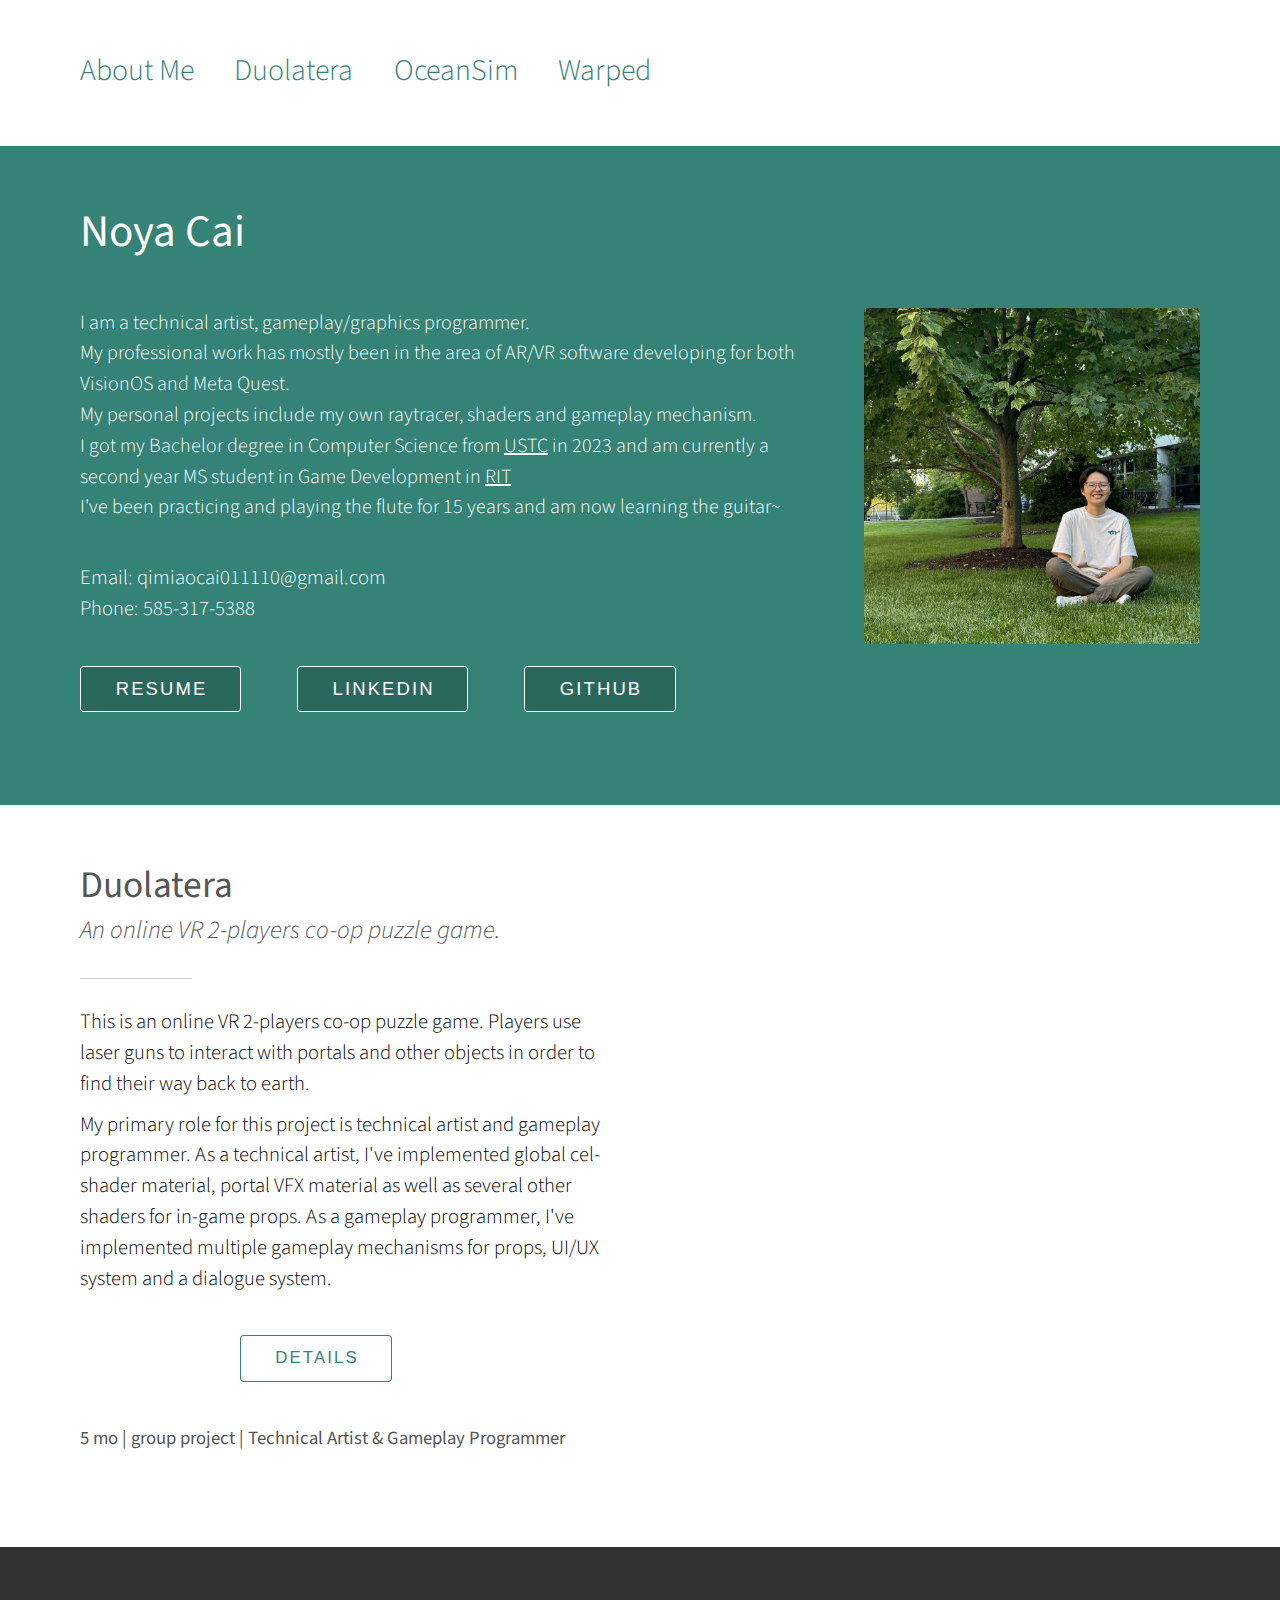
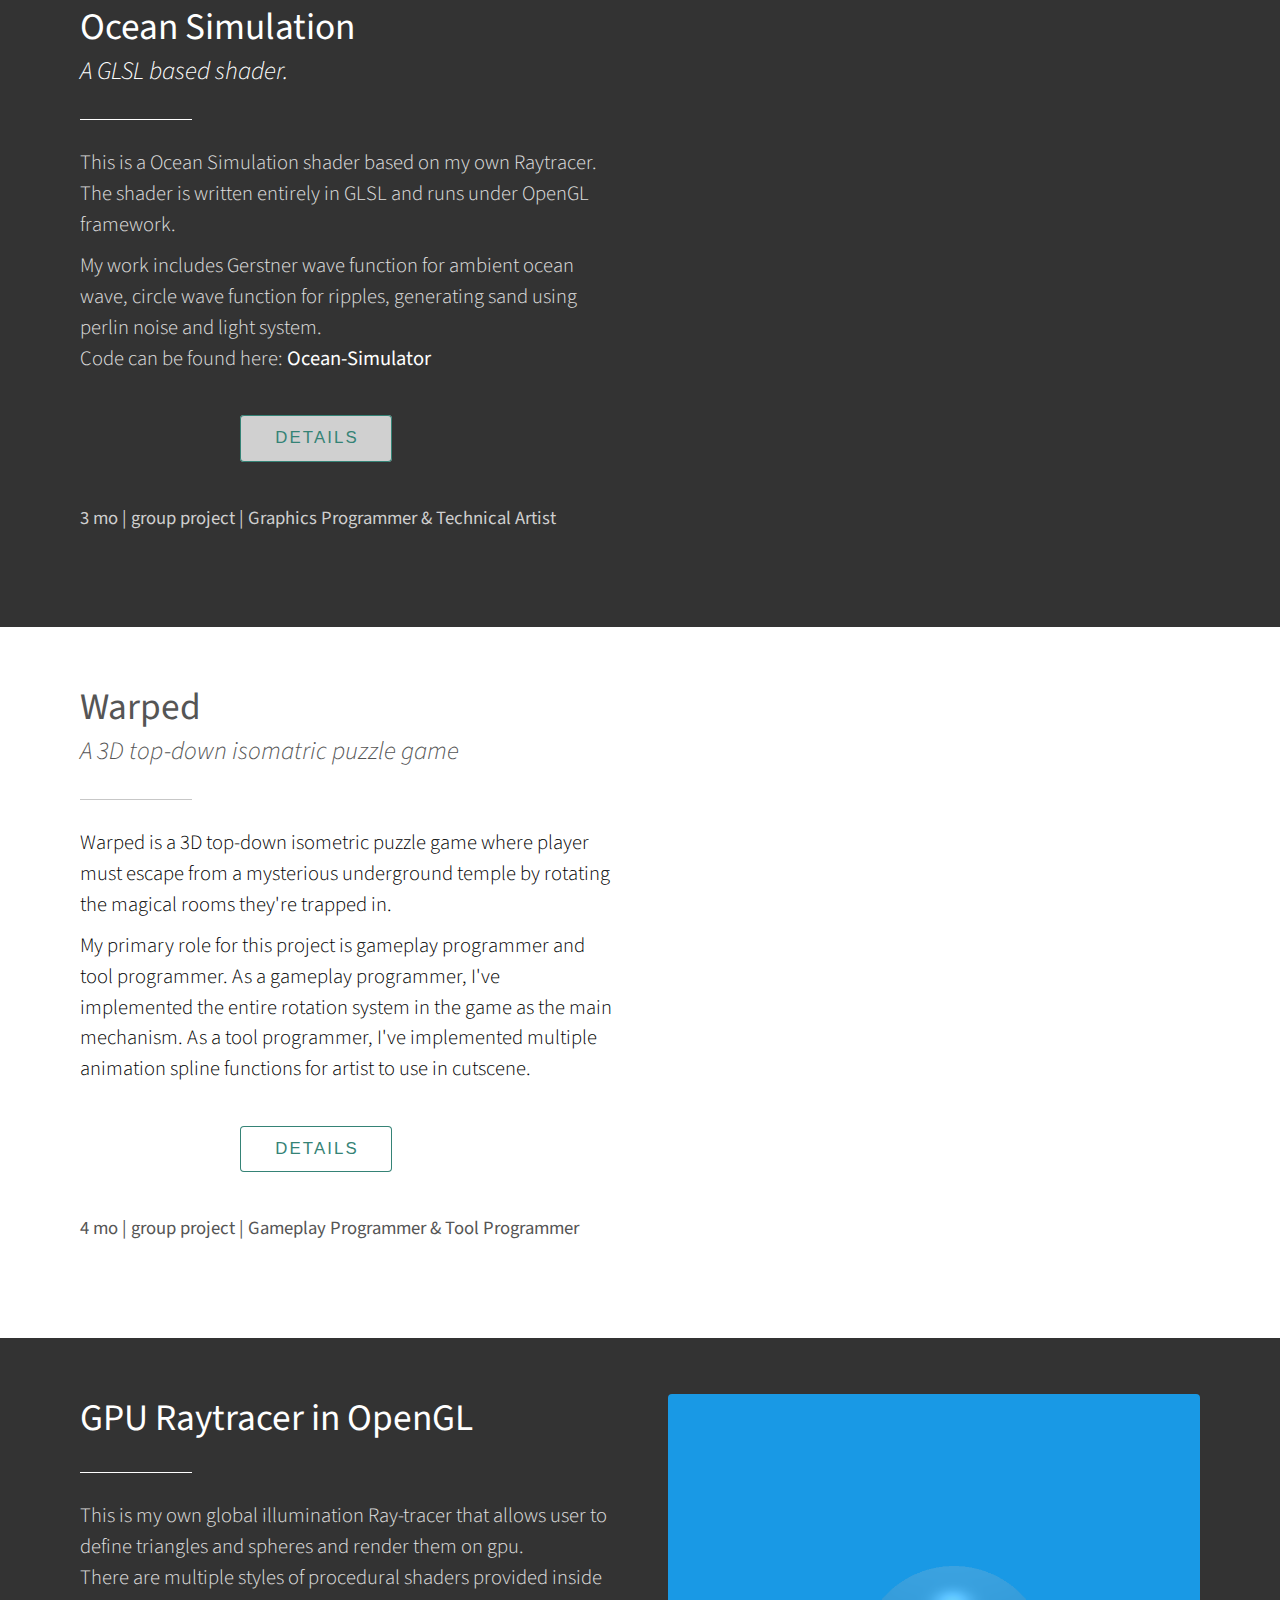
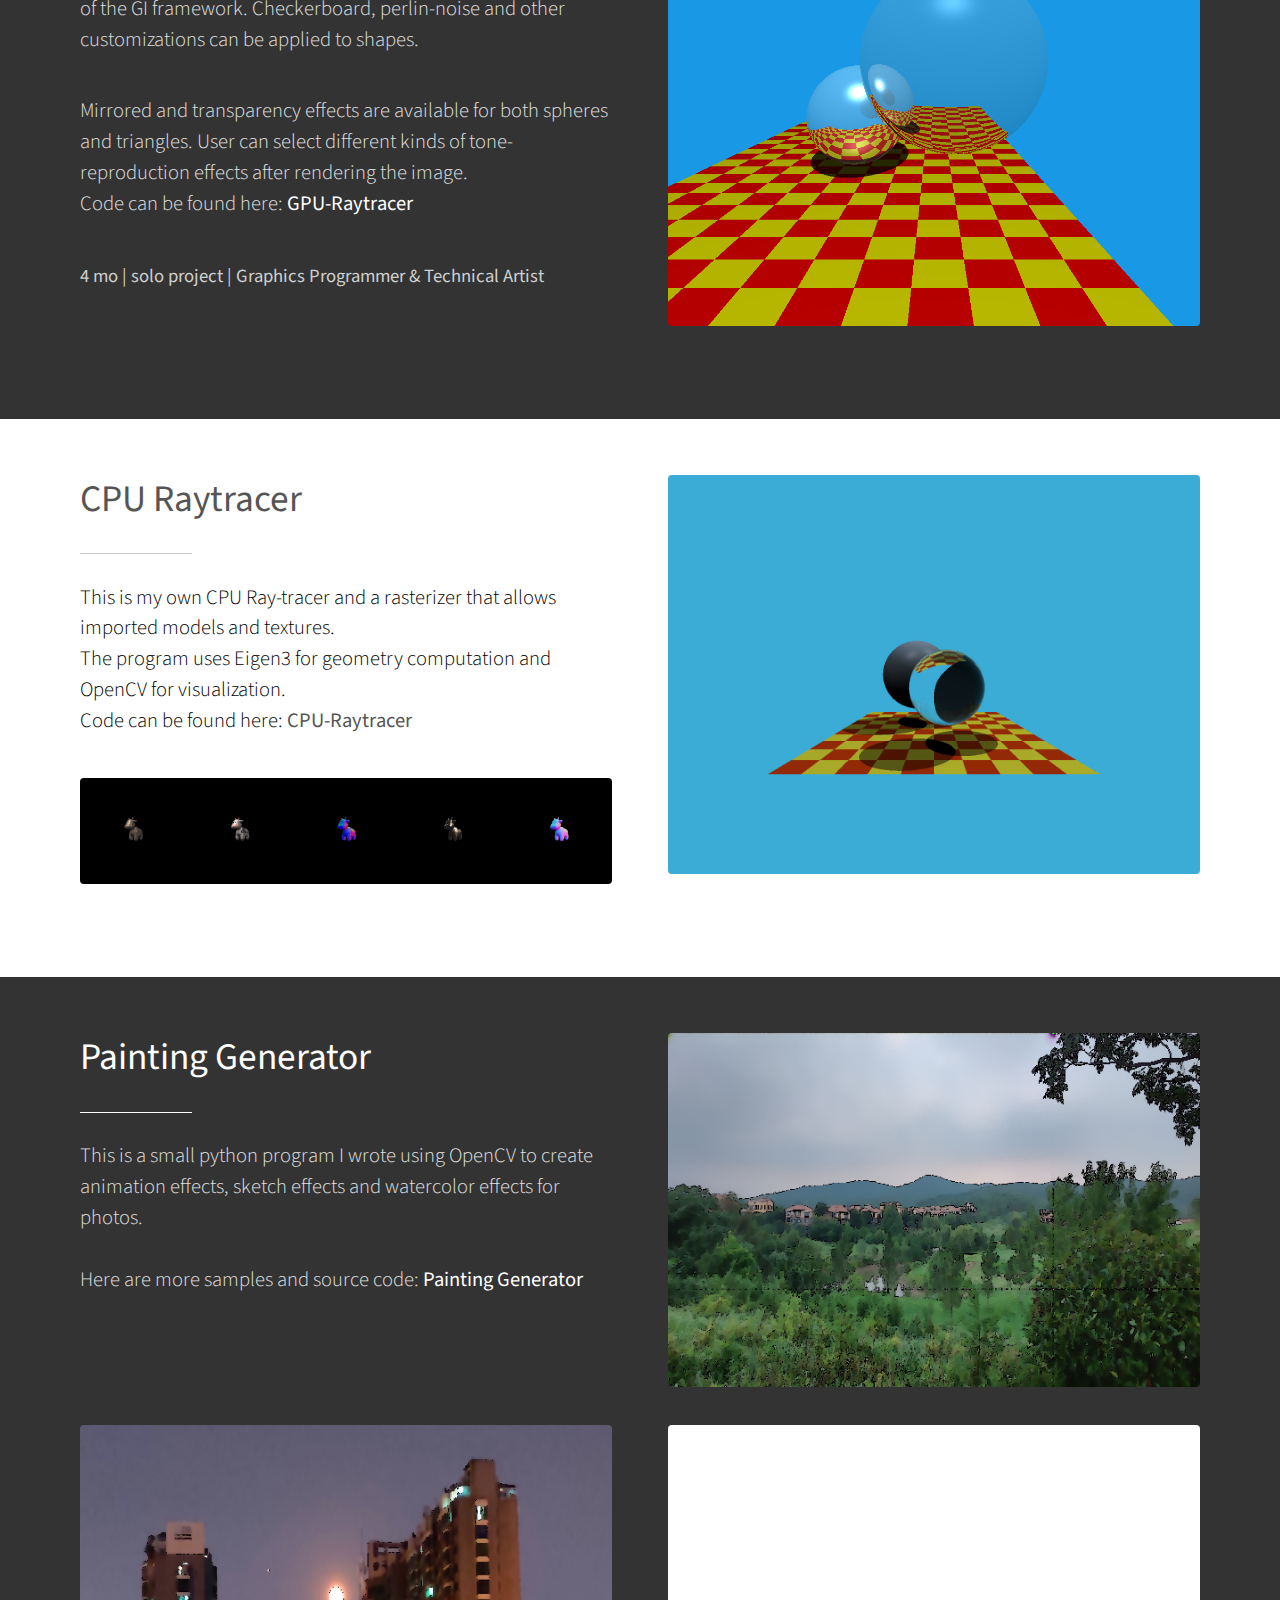
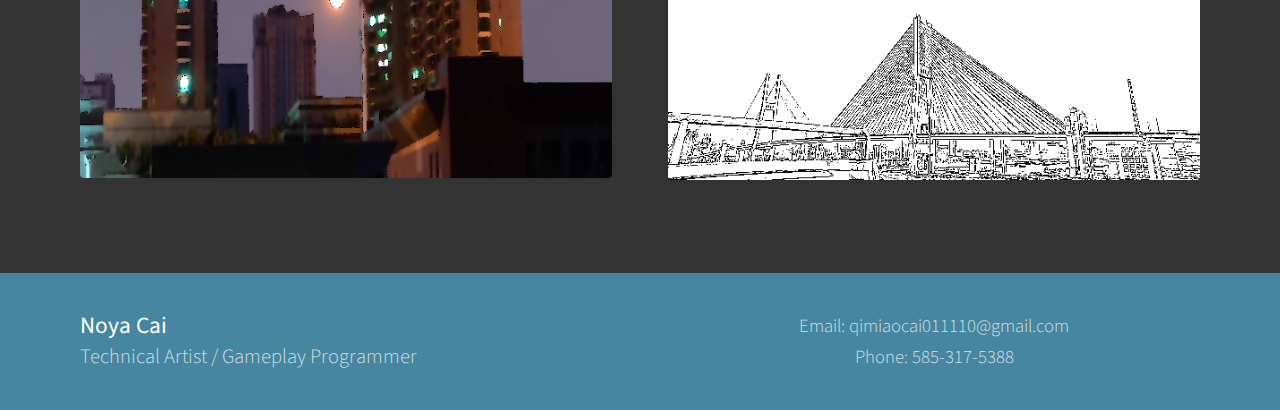
==== commit ea163e12: "1.01" ====
--- a/index.html
+++ b/index.html
@@ -121,10 +121,10 @@
 					<div class="col-6 col-12-medium">
 						<header class="major">
 							<h2>
-								<b>Ocean Simulation Shader</b>
+								<b>Ocean Simulation</b>
 							</h2>
 							<h3 style="font-style: italic;">
-								GLSL based shaders.
+								A GLSL based shader.
 							</h3>
 						</header>
 						<p style="margin-bottom: 0.5em;">
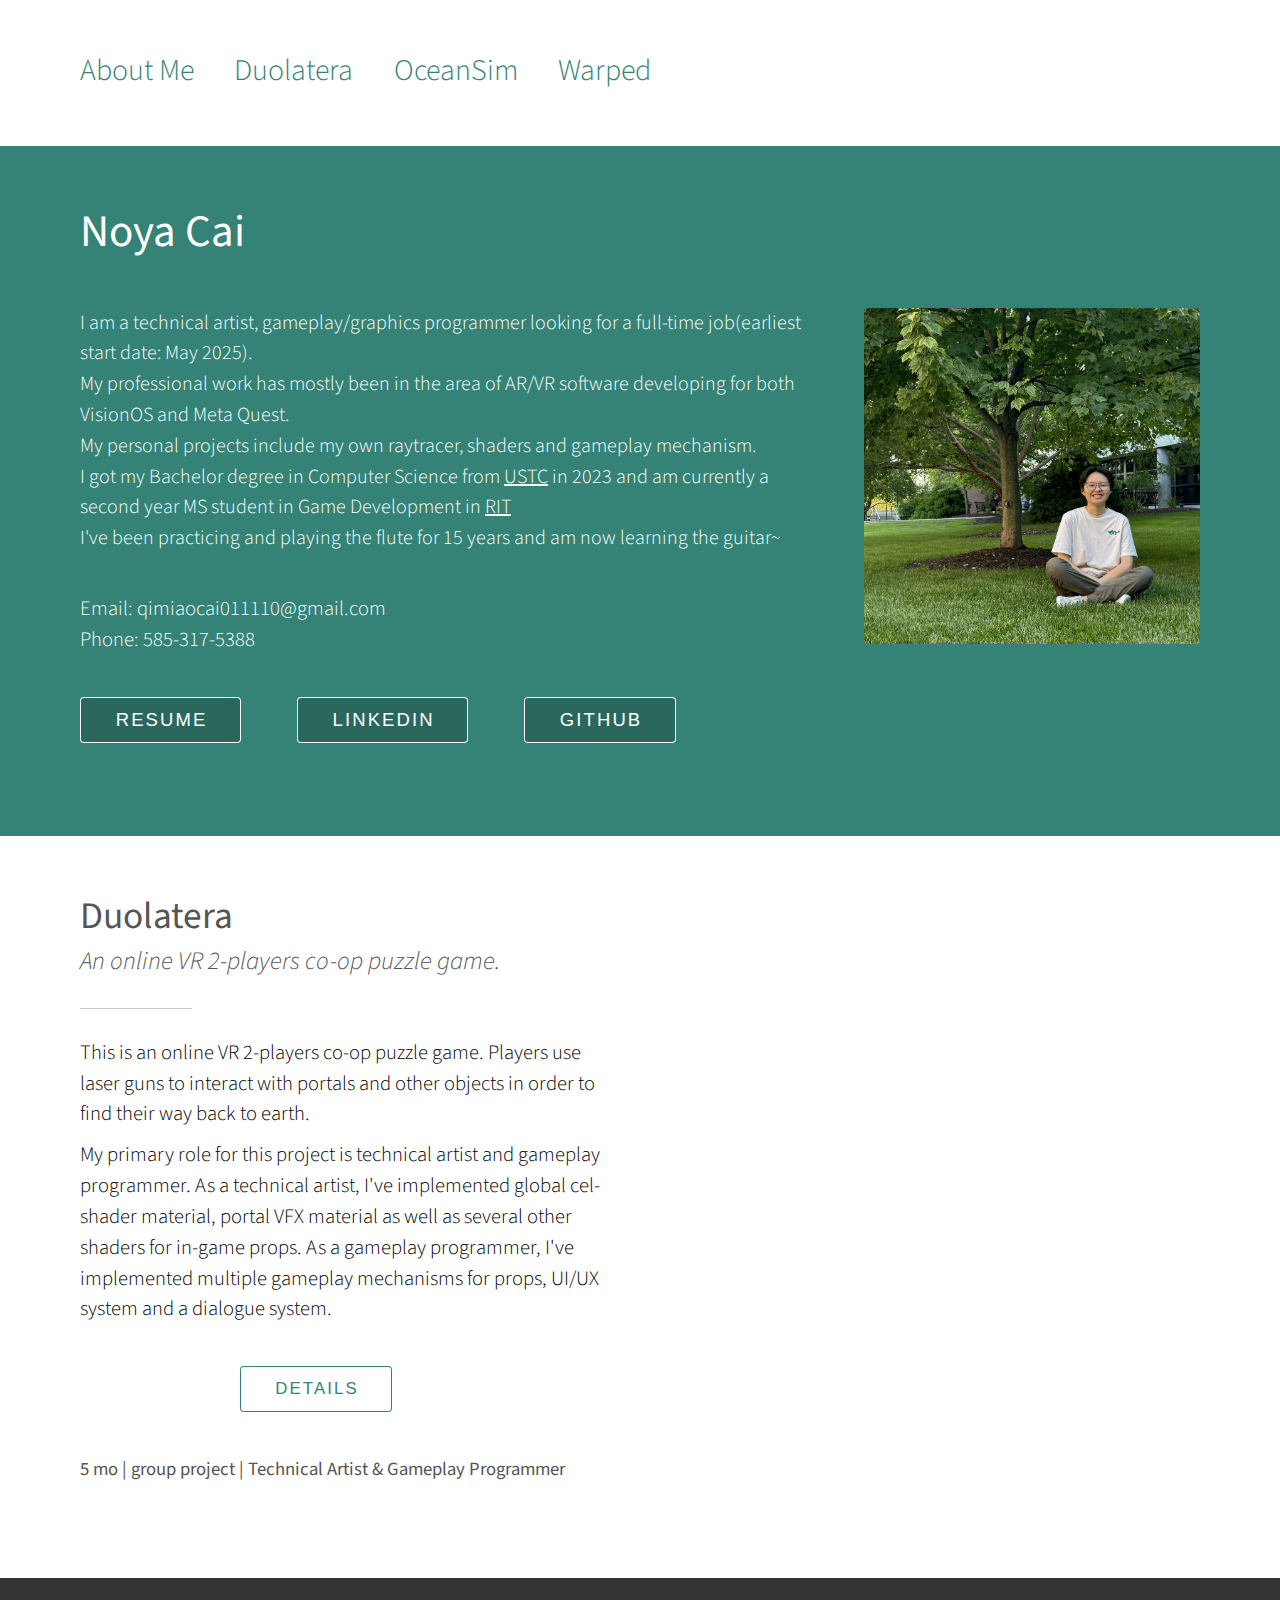
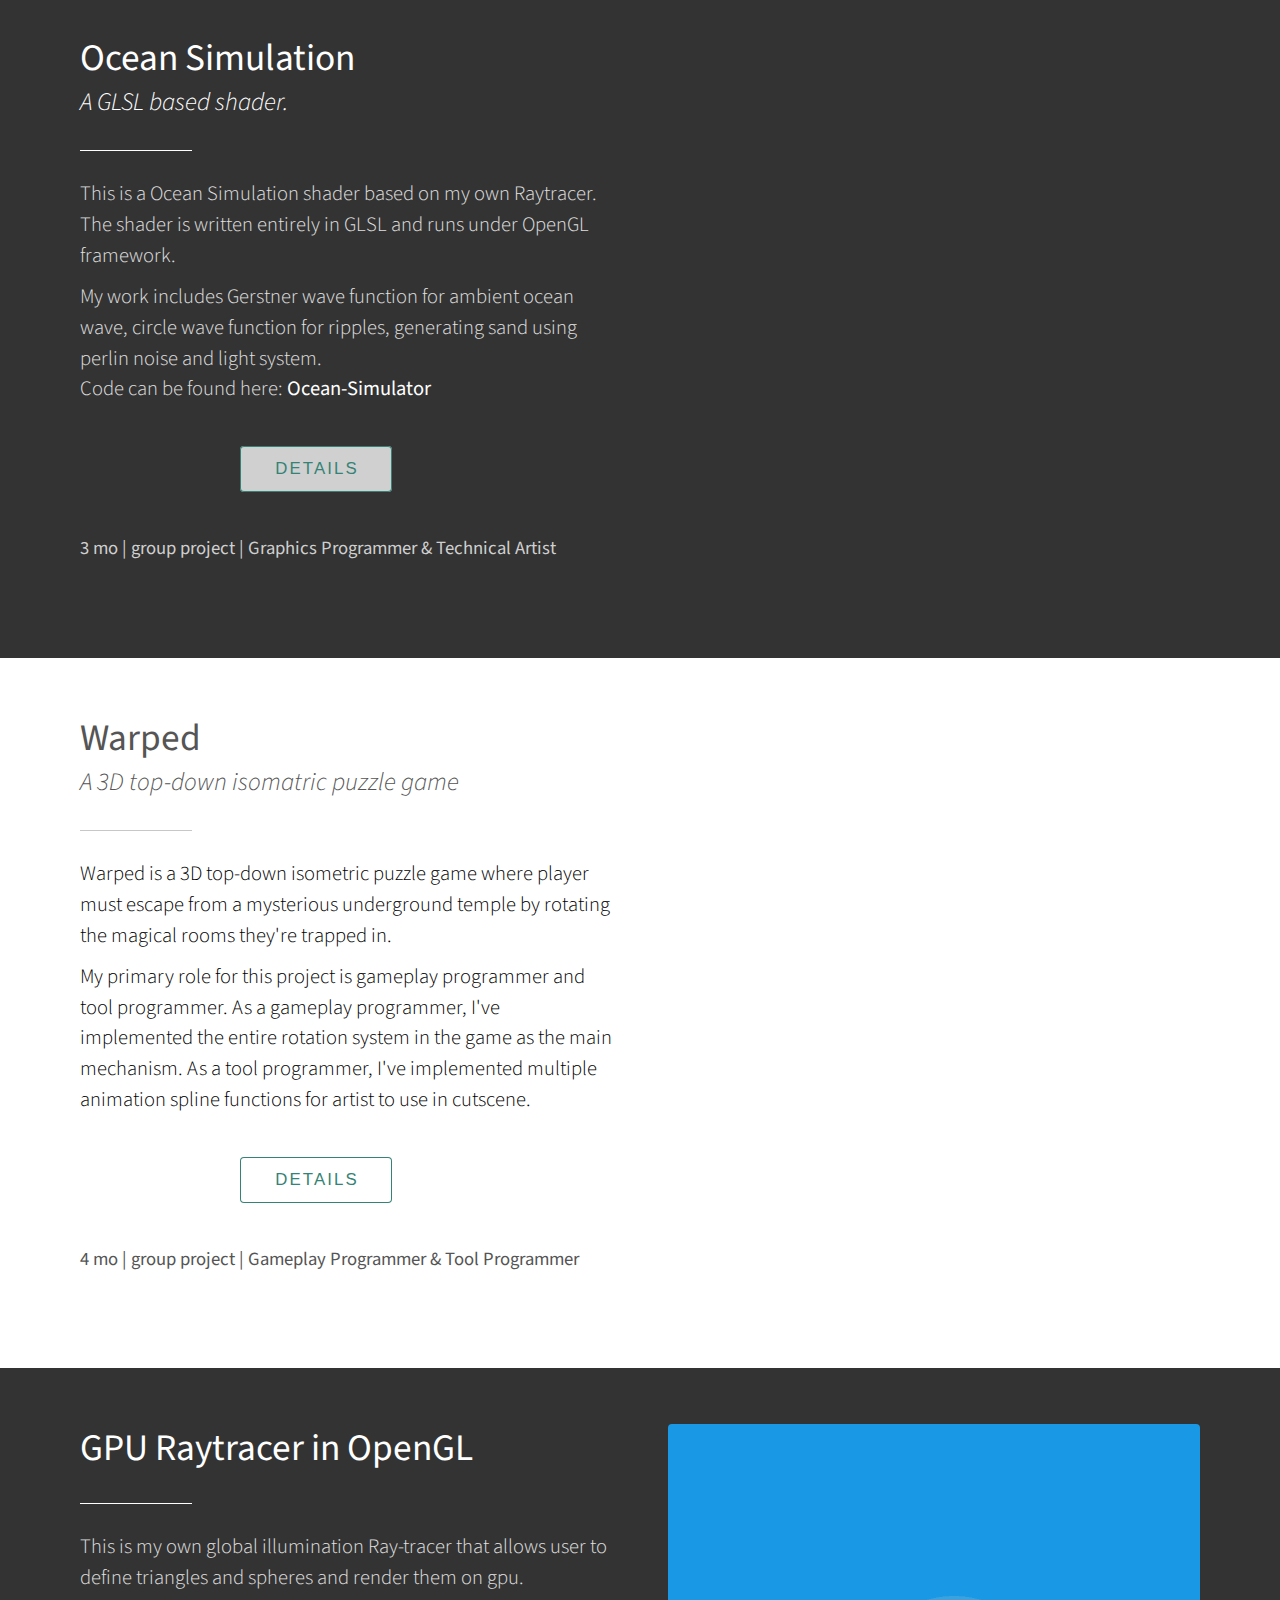
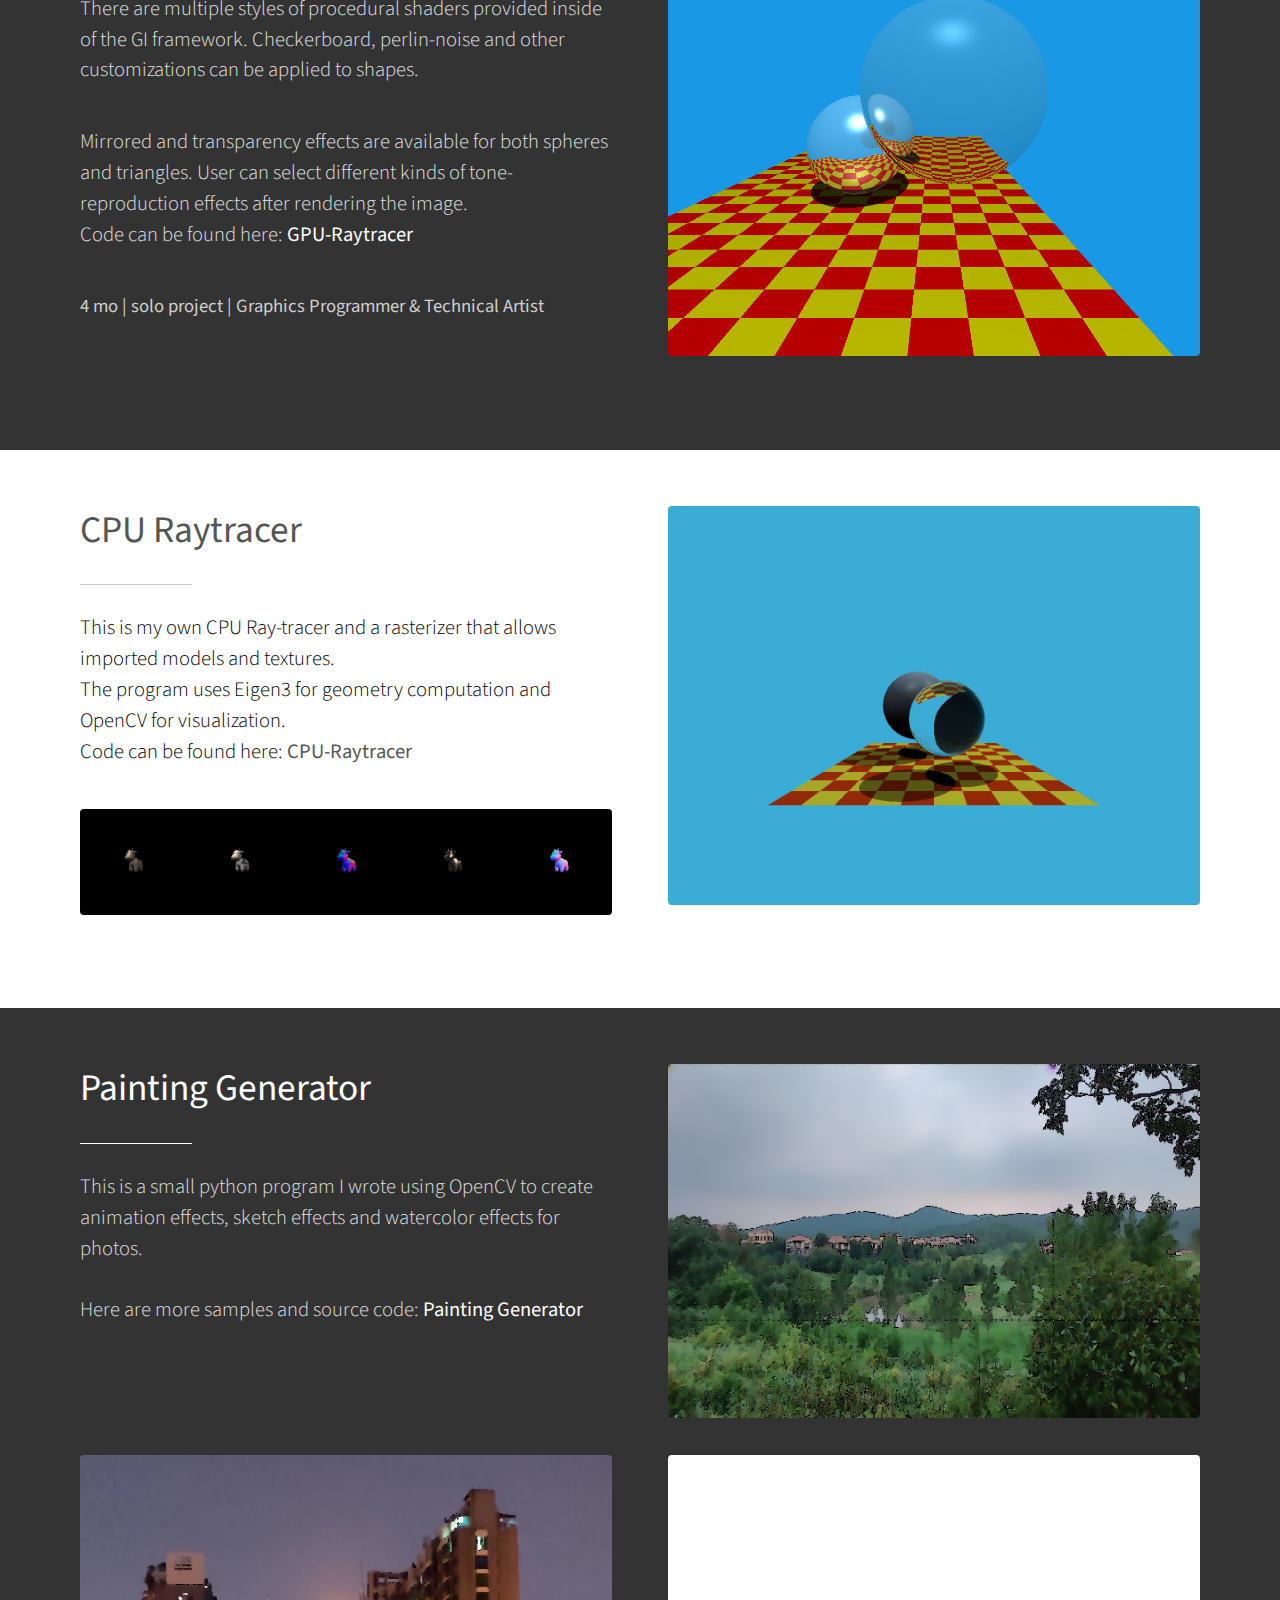
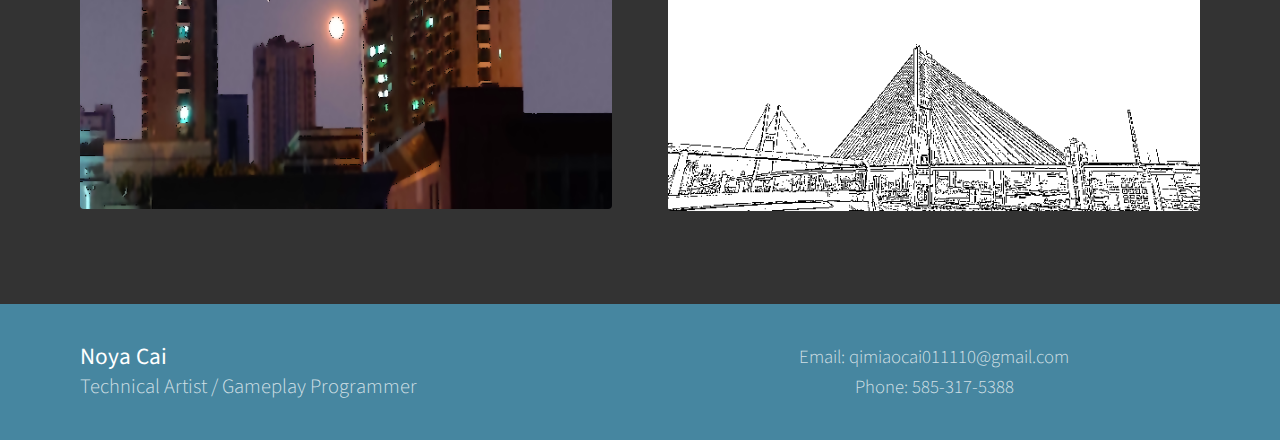
==== commit e4f4ed92: "Update index.html" ====
--- a/index.html
+++ b/index.html
@@ -35,7 +35,7 @@
 						<div class="col-8 col-12-medium imp-medium">
 							<p style="text-align: left; margin-left: 0%; font-size:20px;"> 
 								<font color="FFFFFF">
-								I am a technical artist, gameplay/graphics programmer.
+								I am a technical artist, gameplay/graphics programmer looking for a full-time job(earliest start date: May 2025).
 								<br>
 								My professional work has mostly been in the area of AR/VR software developing for both VisionOS and Meta Quest.
 								<br>
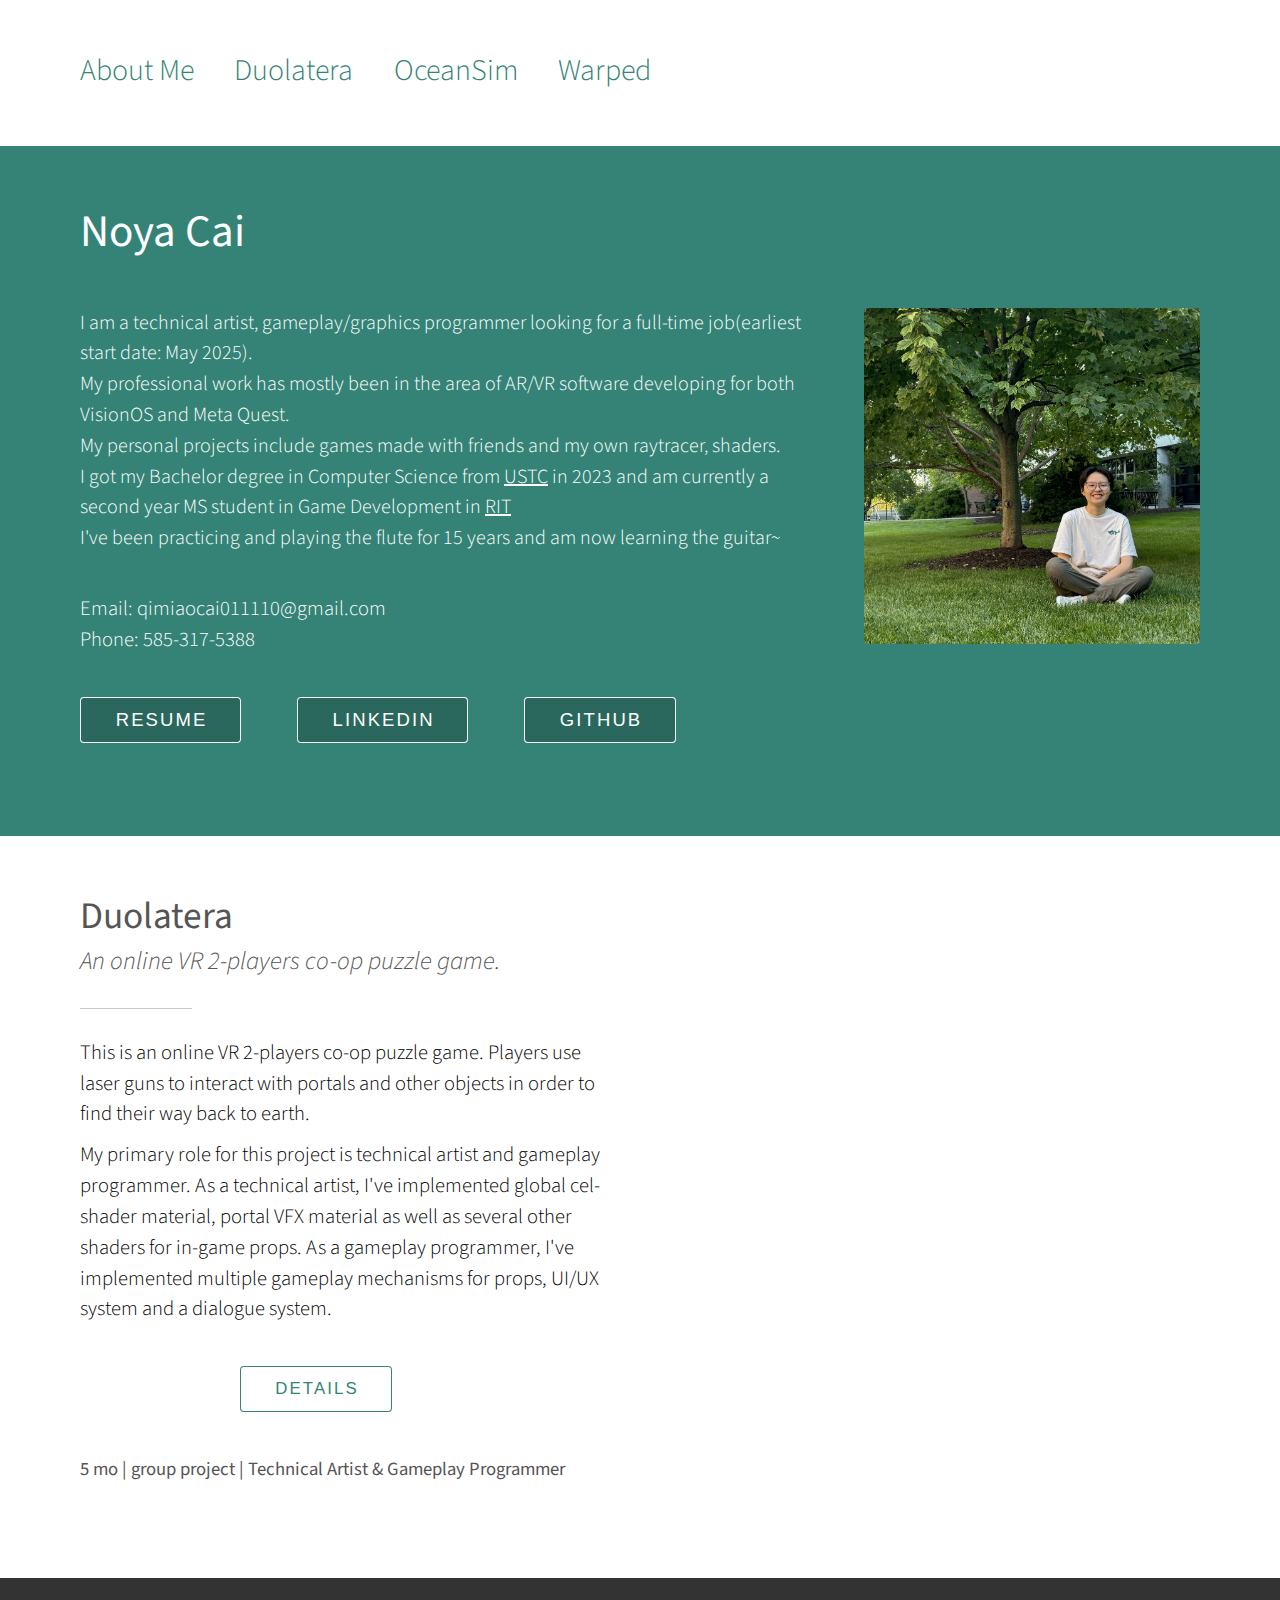
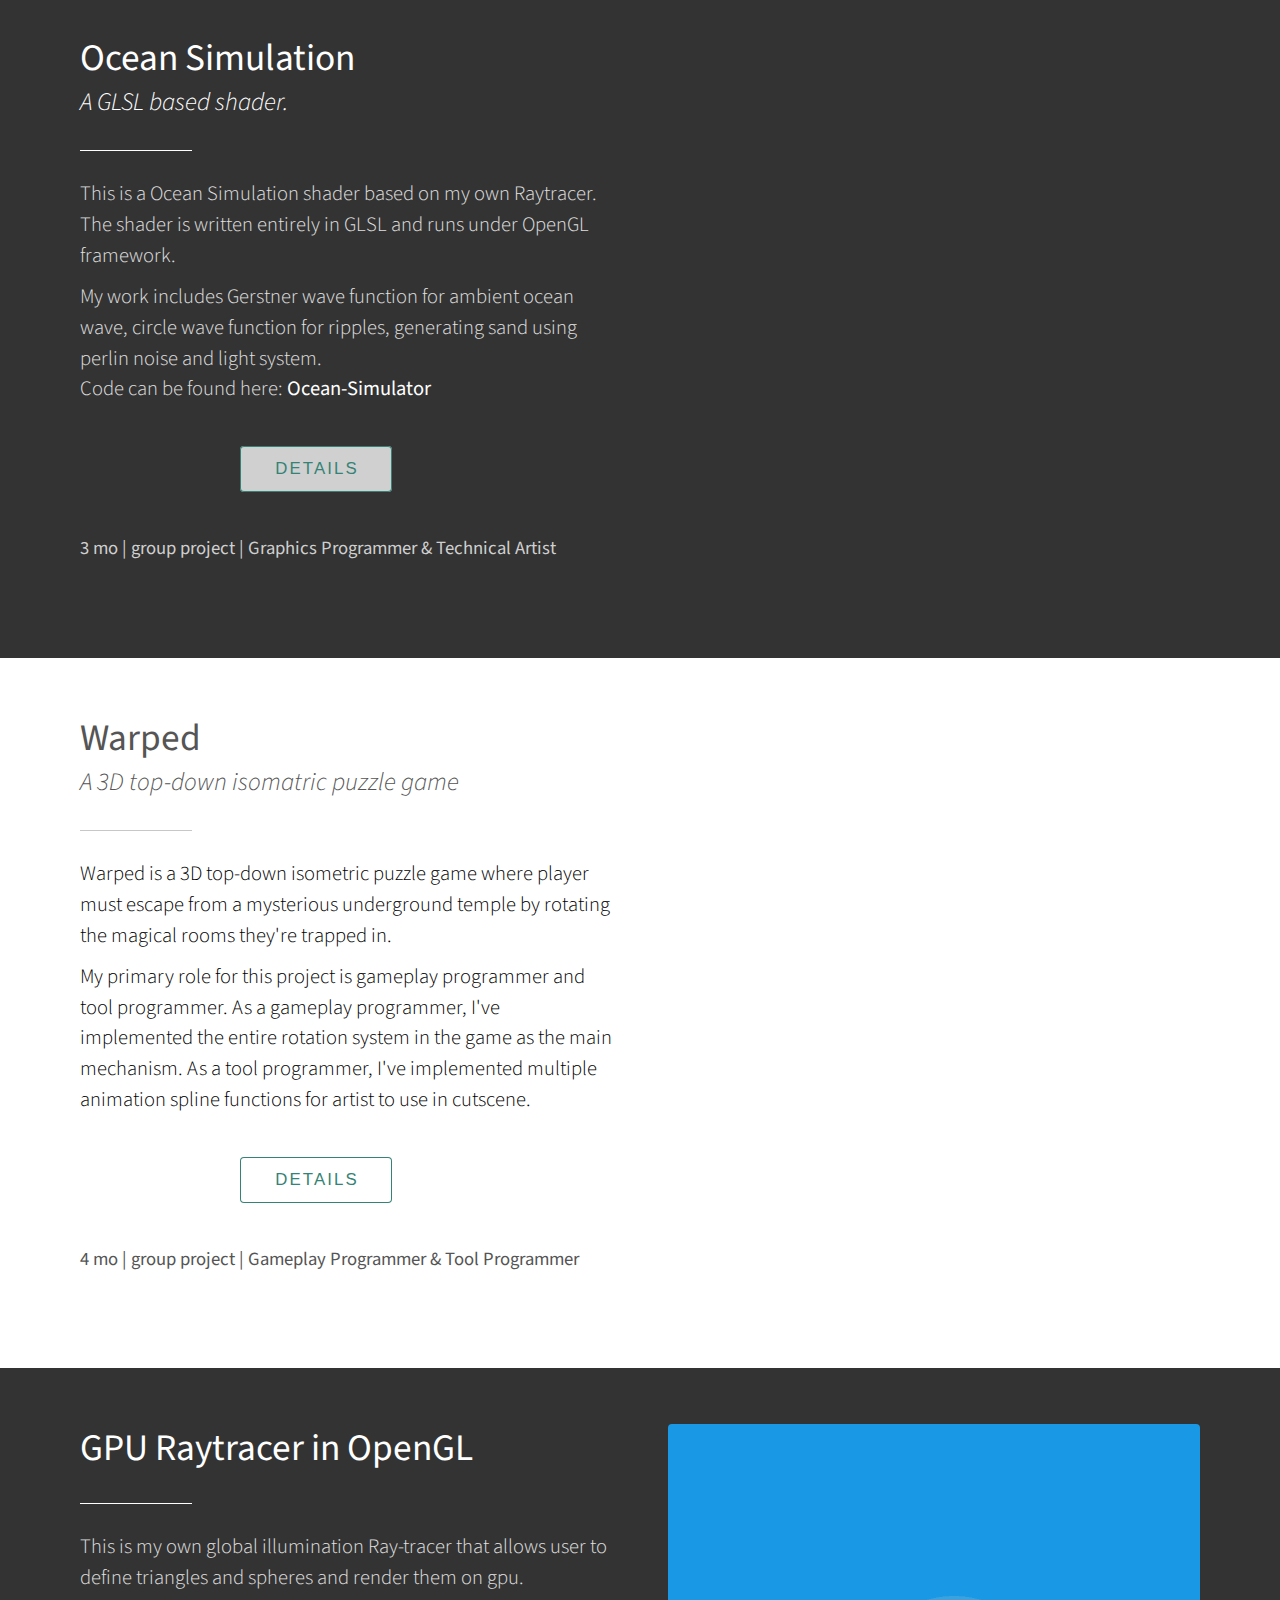
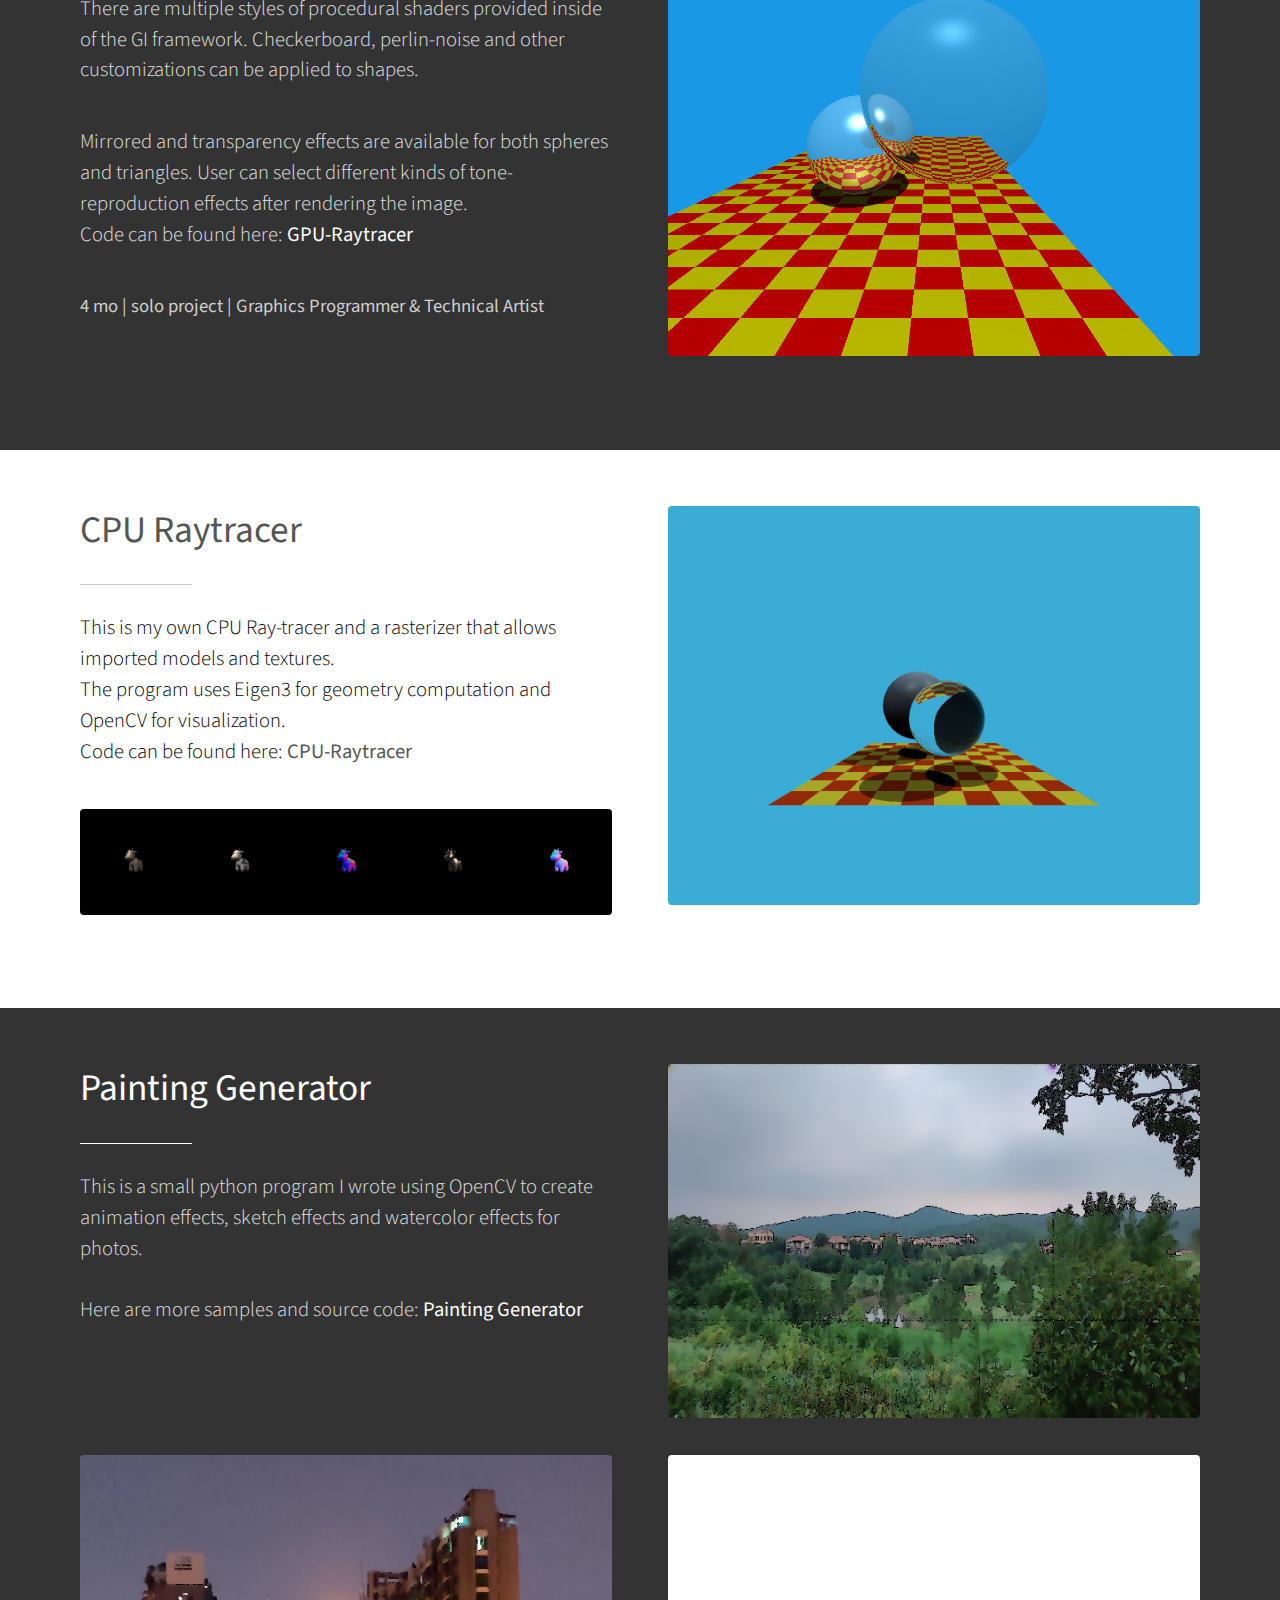
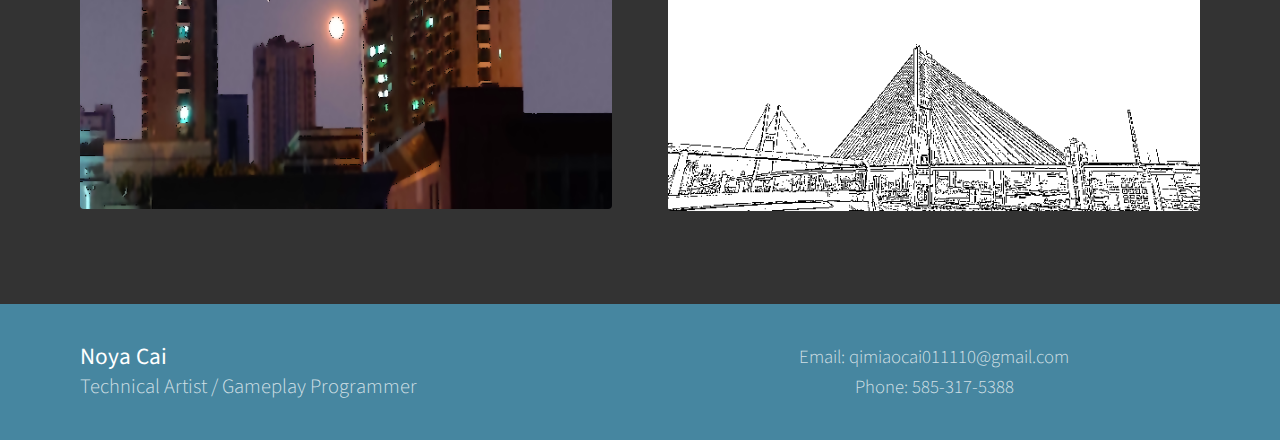
==== commit 0c37e964: "Update index.html" ====
--- a/index.html
+++ b/index.html
@@ -39,7 +39,7 @@
 								<br>
 								My professional work has mostly been in the area of AR/VR software developing for both VisionOS and Meta Quest.
 								<br>
-								My personal projects include my own raytracer, shaders and gameplay mechanism.
+								My personal projects include games made with friends and my own raytracer, shaders.
 								<br>
 								I got my Bachelor degree in Computer Science from 
 								<a href="https://www.usnews.com/education/best-global-universities/university-of-science-technology-of-china-cas-505547"> <u>USTC</u> </a> 
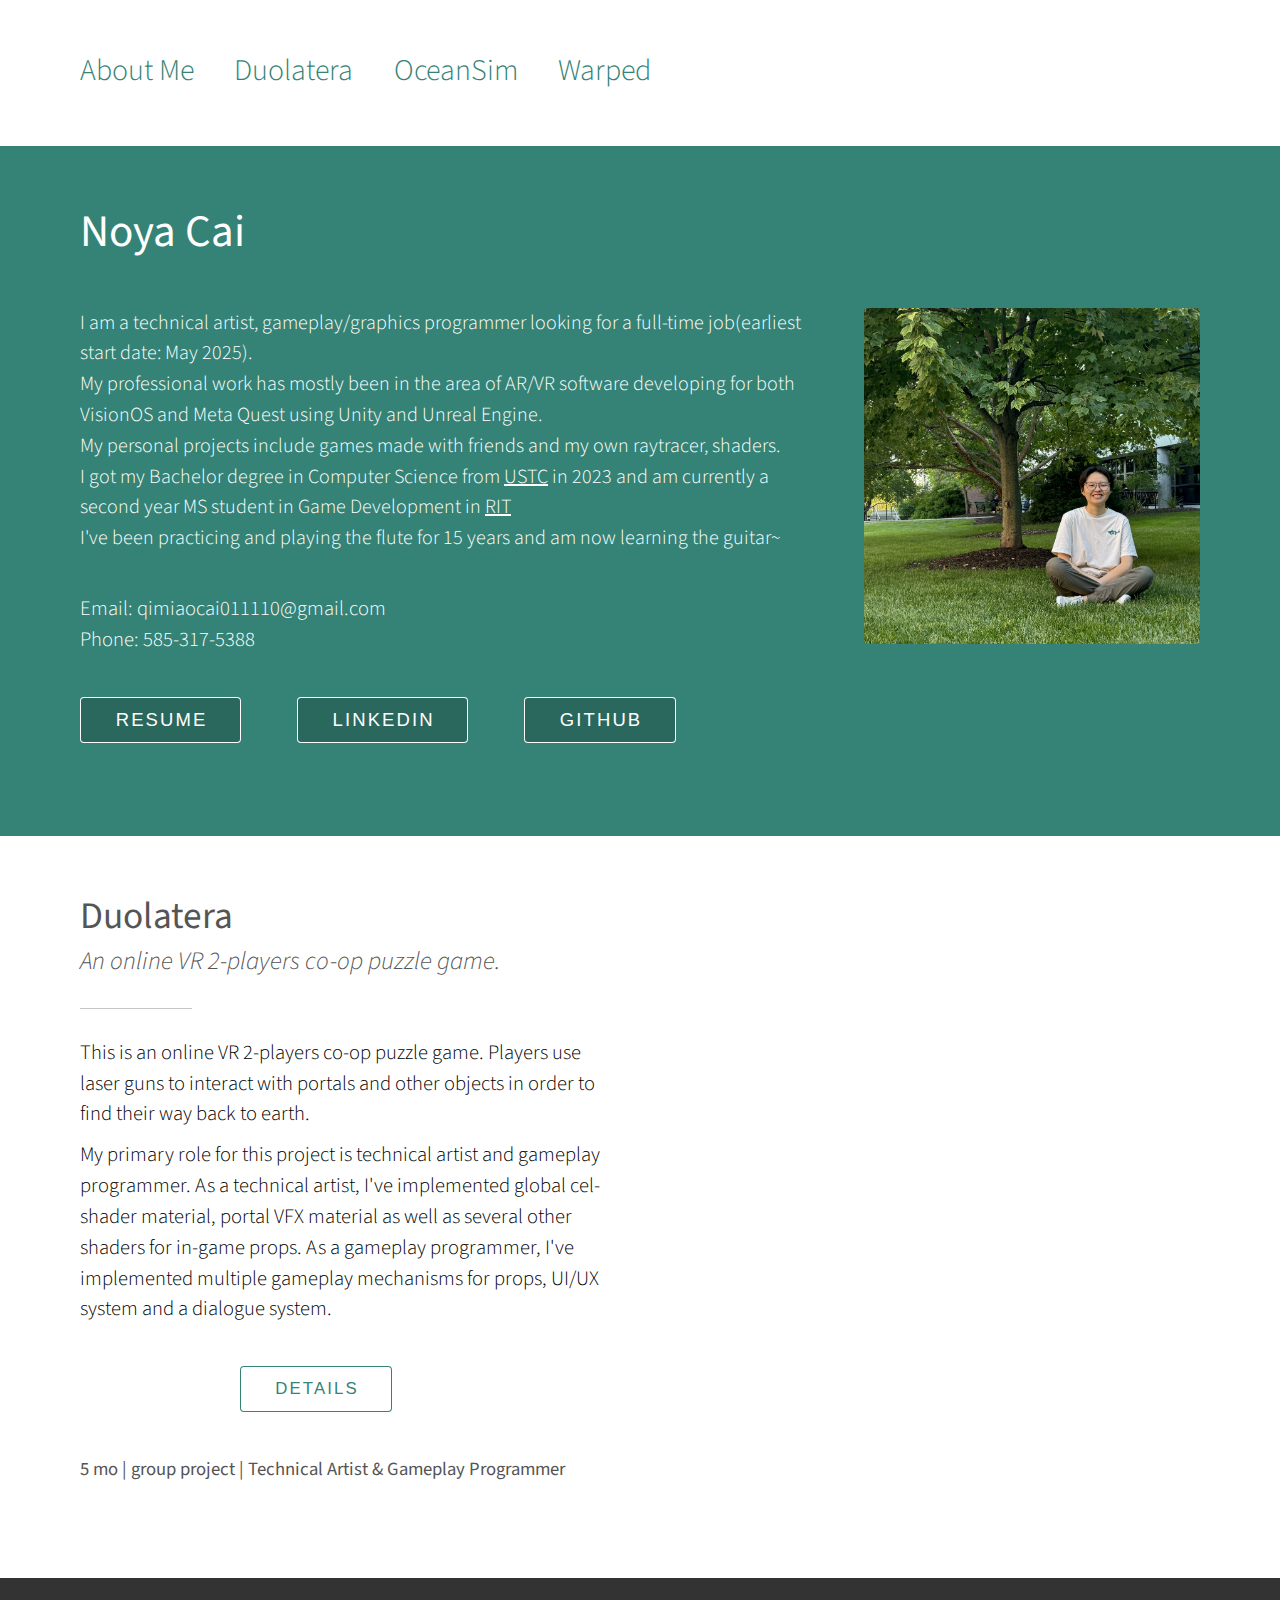
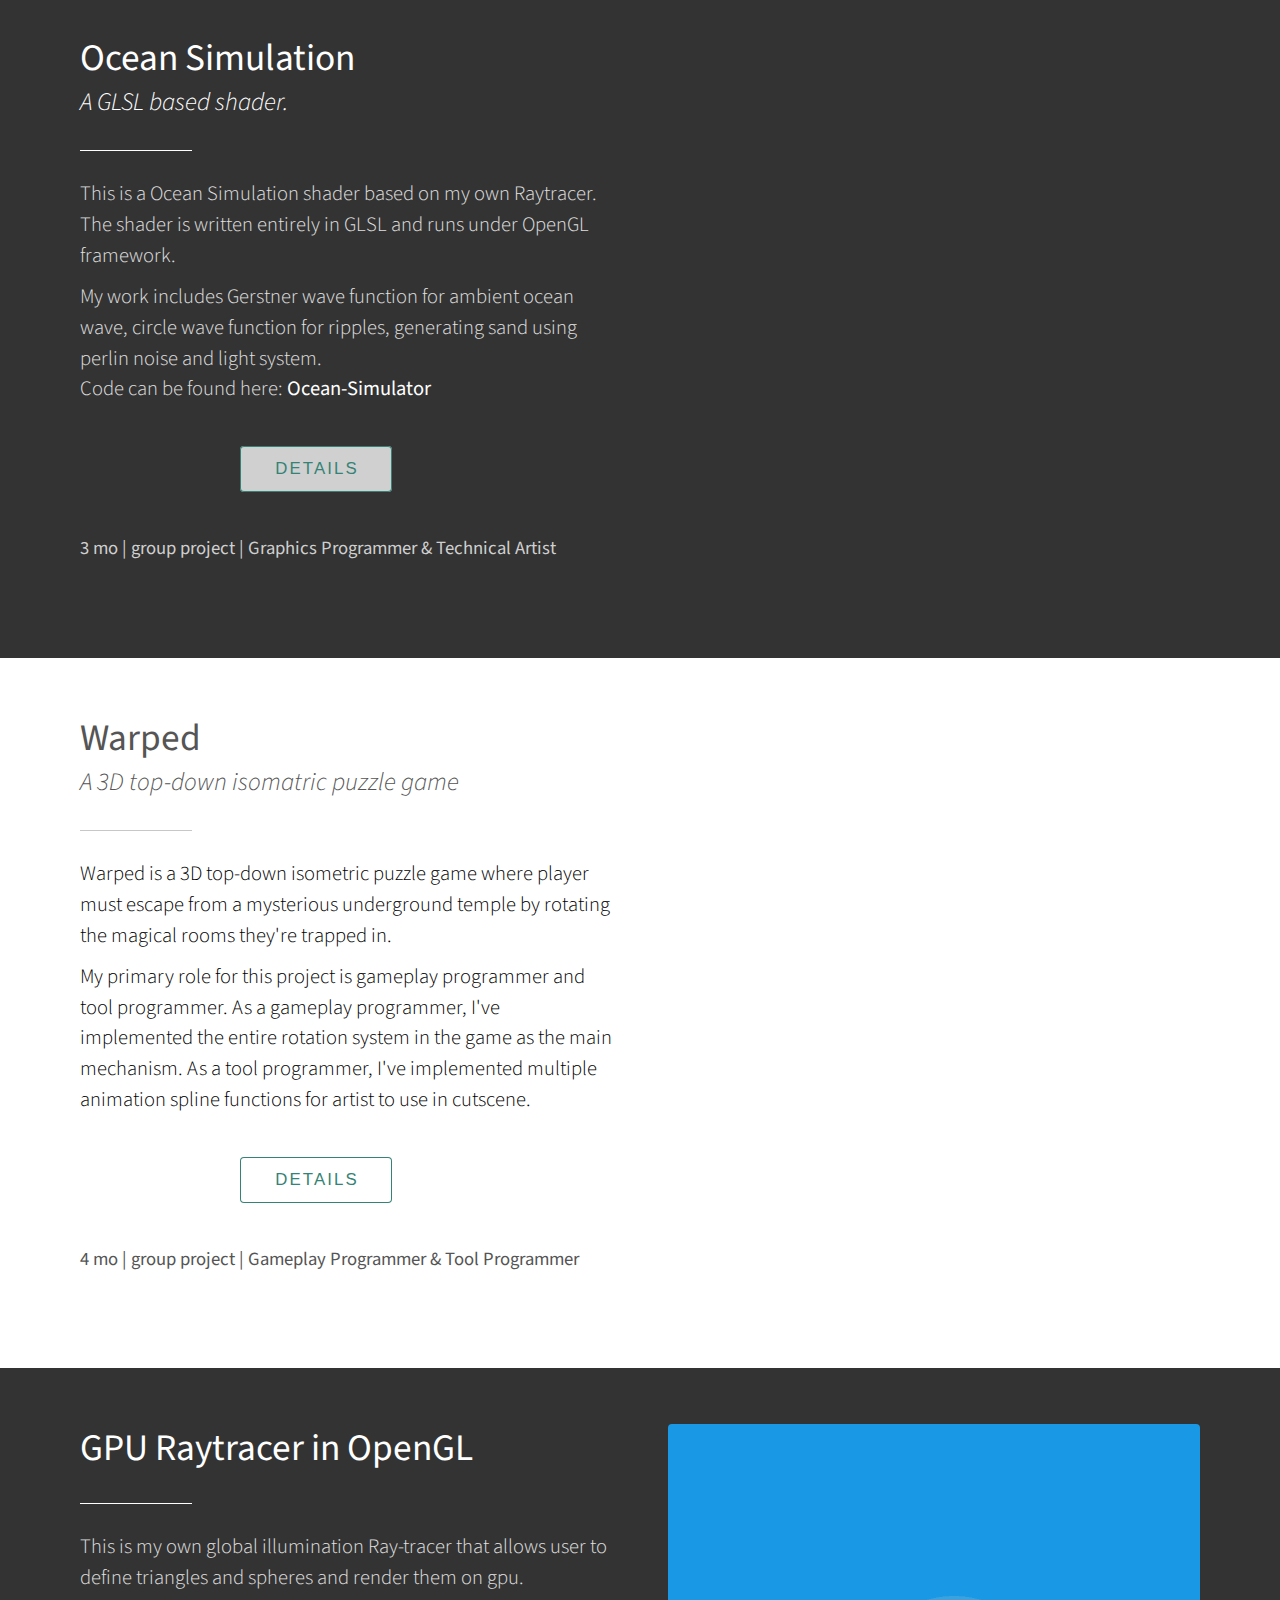
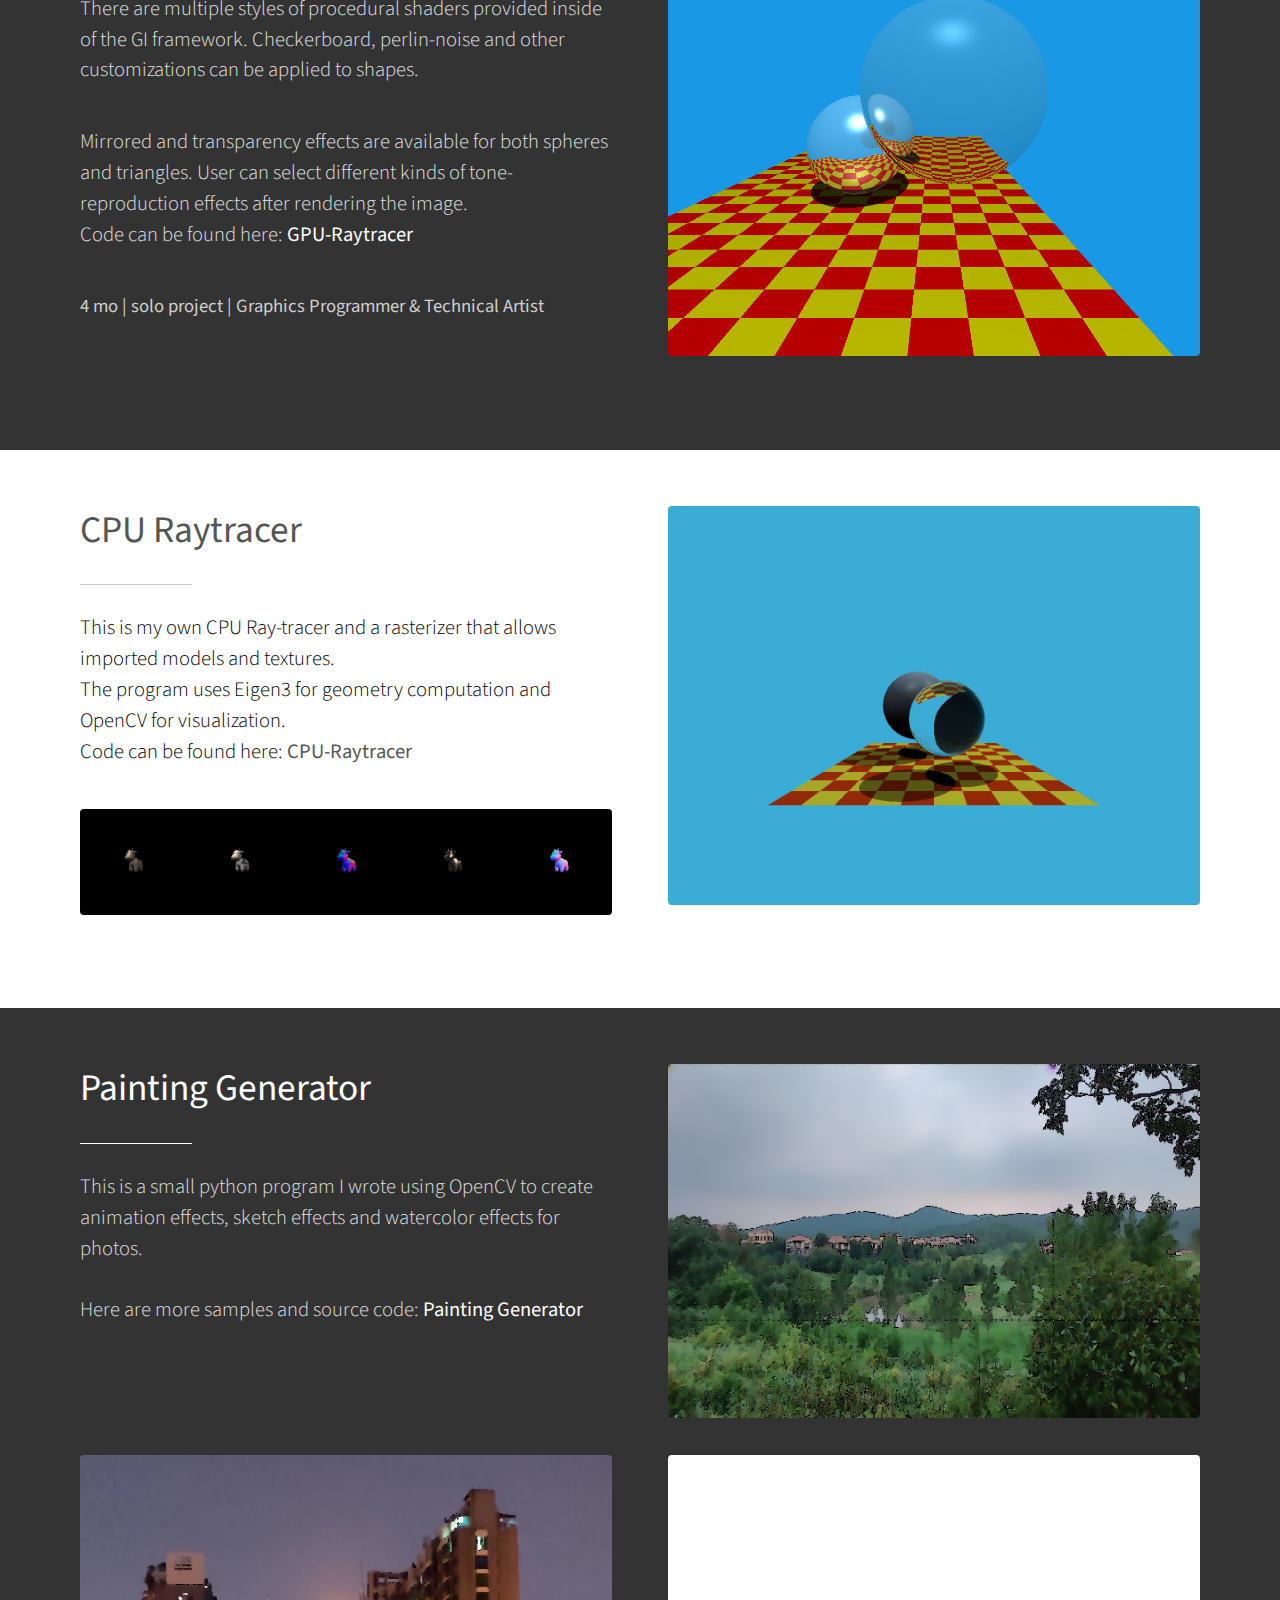
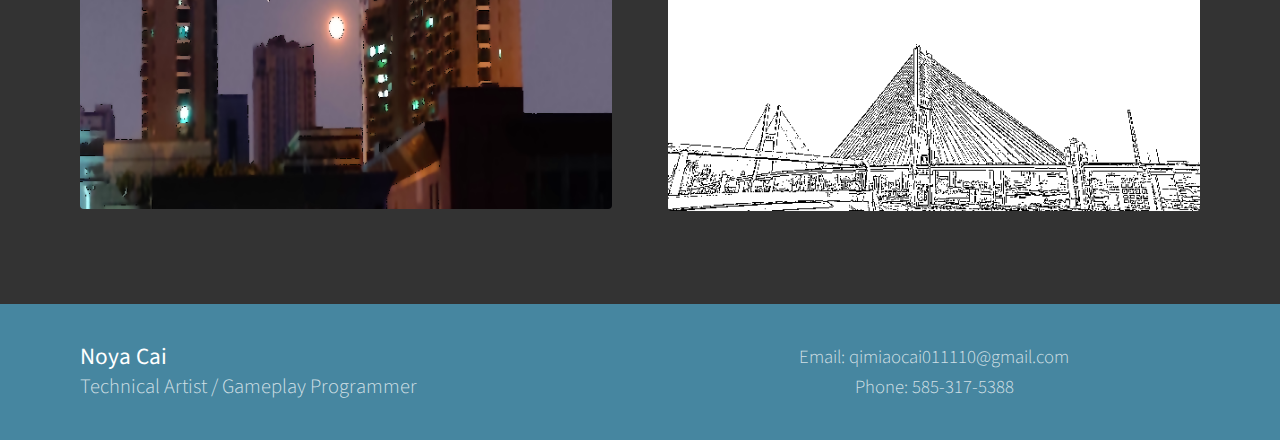
==== commit c9b7b27c: "Update index.html" ====
--- a/index.html
+++ b/index.html
@@ -37,7 +37,7 @@
 								<font color="FFFFFF">
 								I am a technical artist, gameplay/graphics programmer looking for a full-time job(earliest start date: May 2025).
 								<br>
-								My professional work has mostly been in the area of AR/VR software developing for both VisionOS and Meta Quest.
+								My professional work has mostly been in the area of AR/VR software developing for both VisionOS and Meta Quest using Unity and Unreal Engine.
 								<br>
 								My personal projects include games made with friends and my own raytracer, shaders.
 								<br>
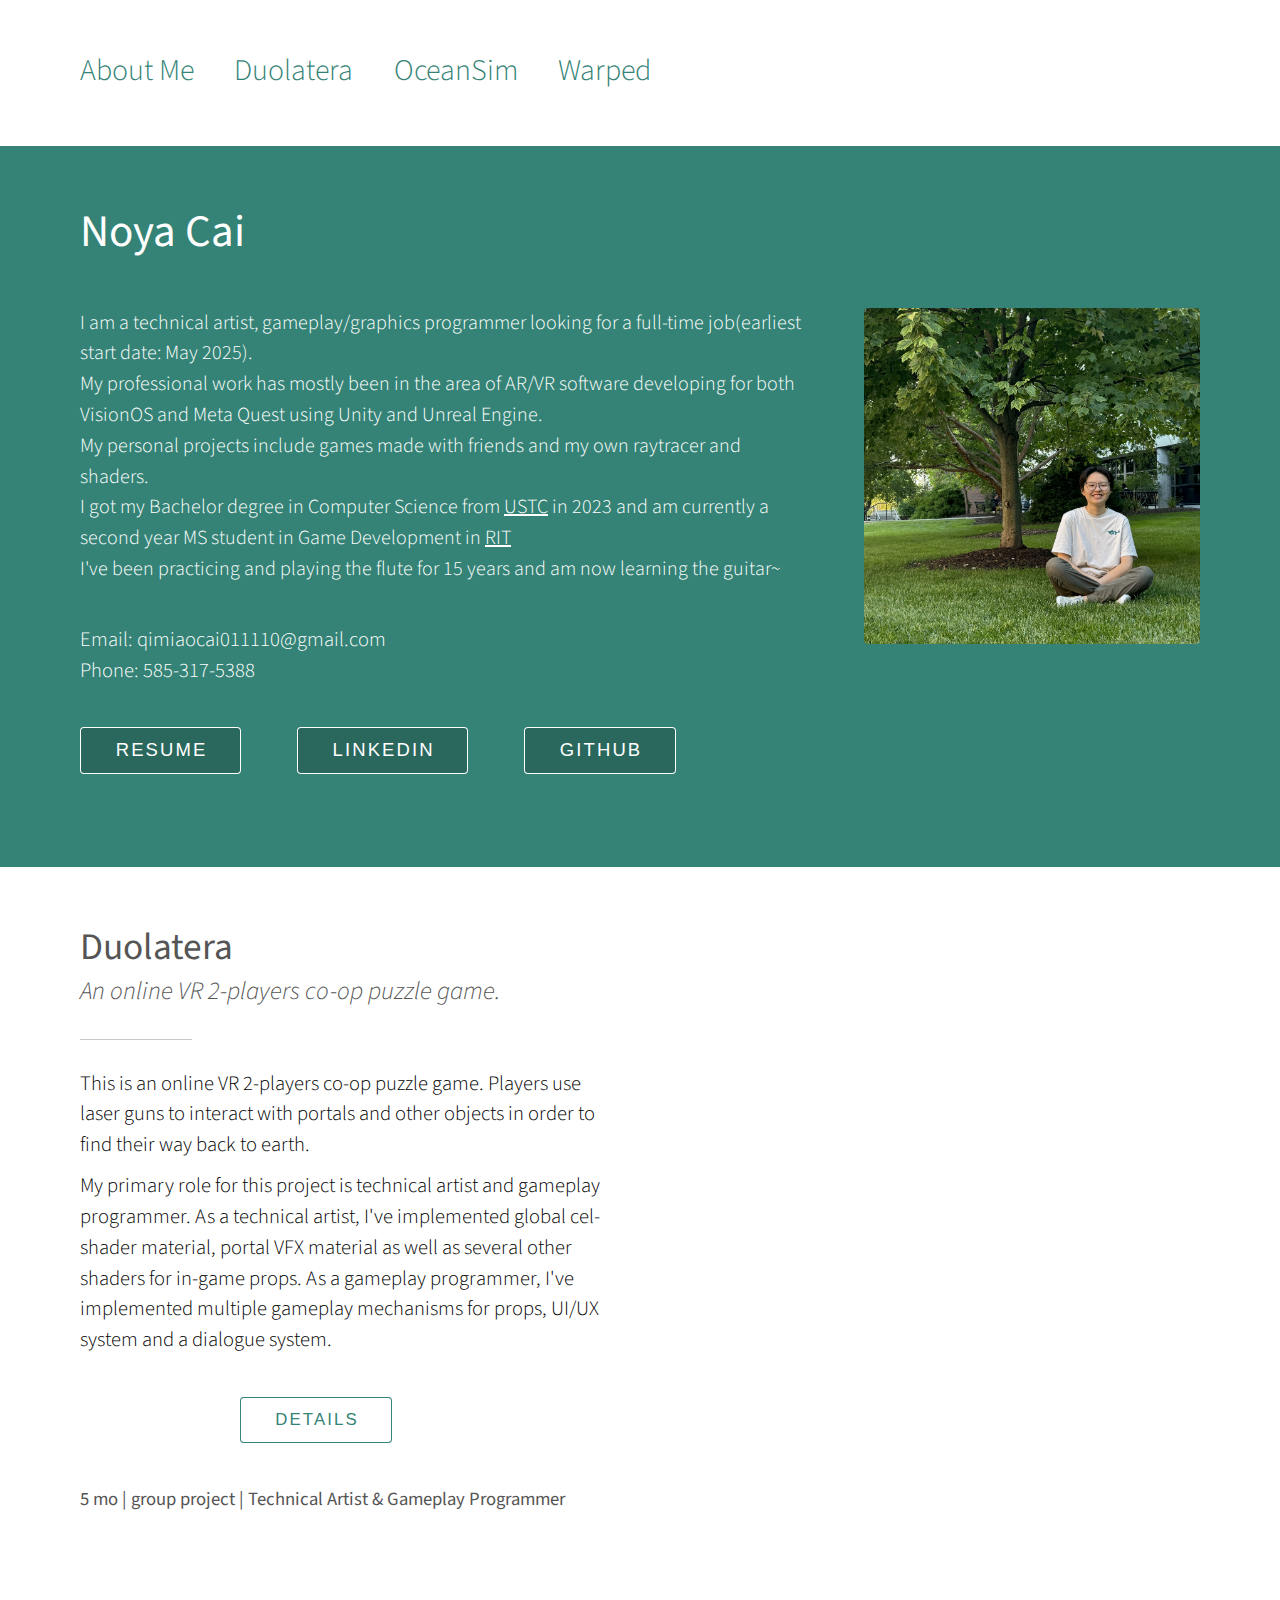
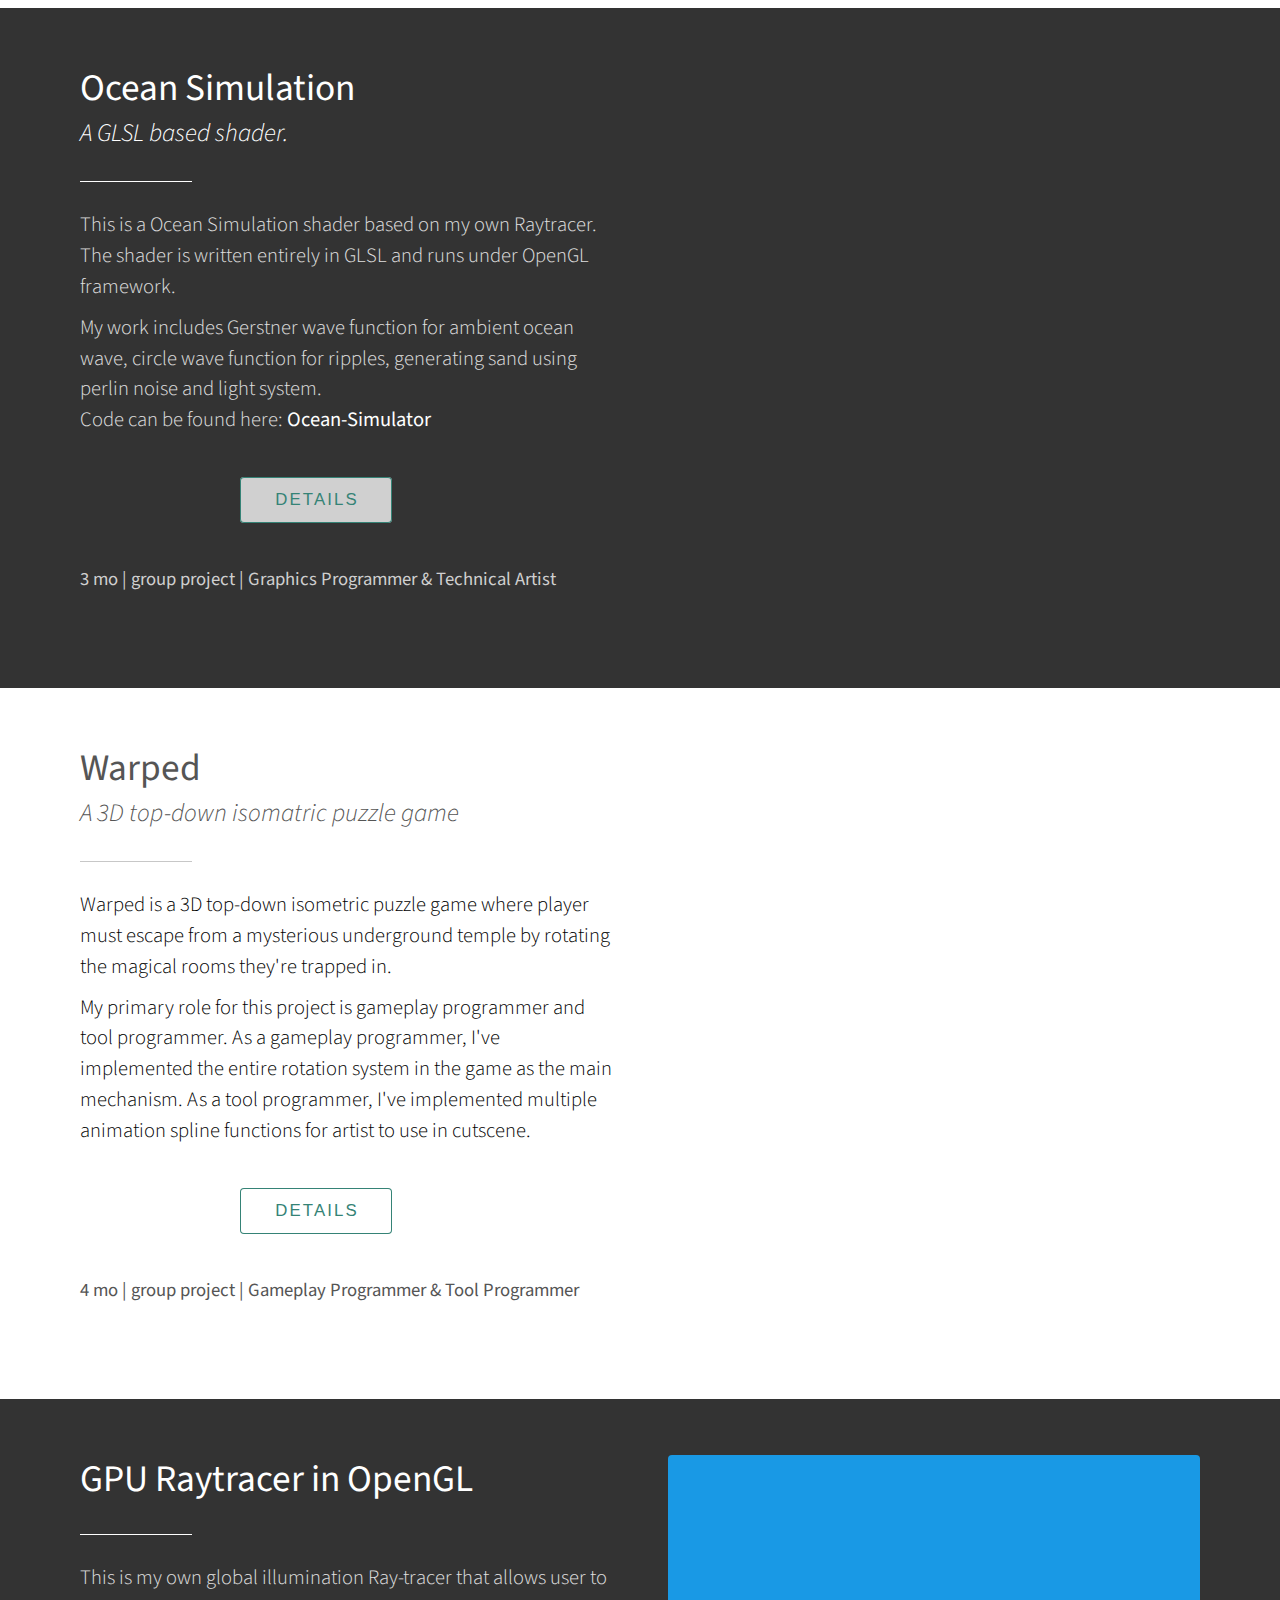
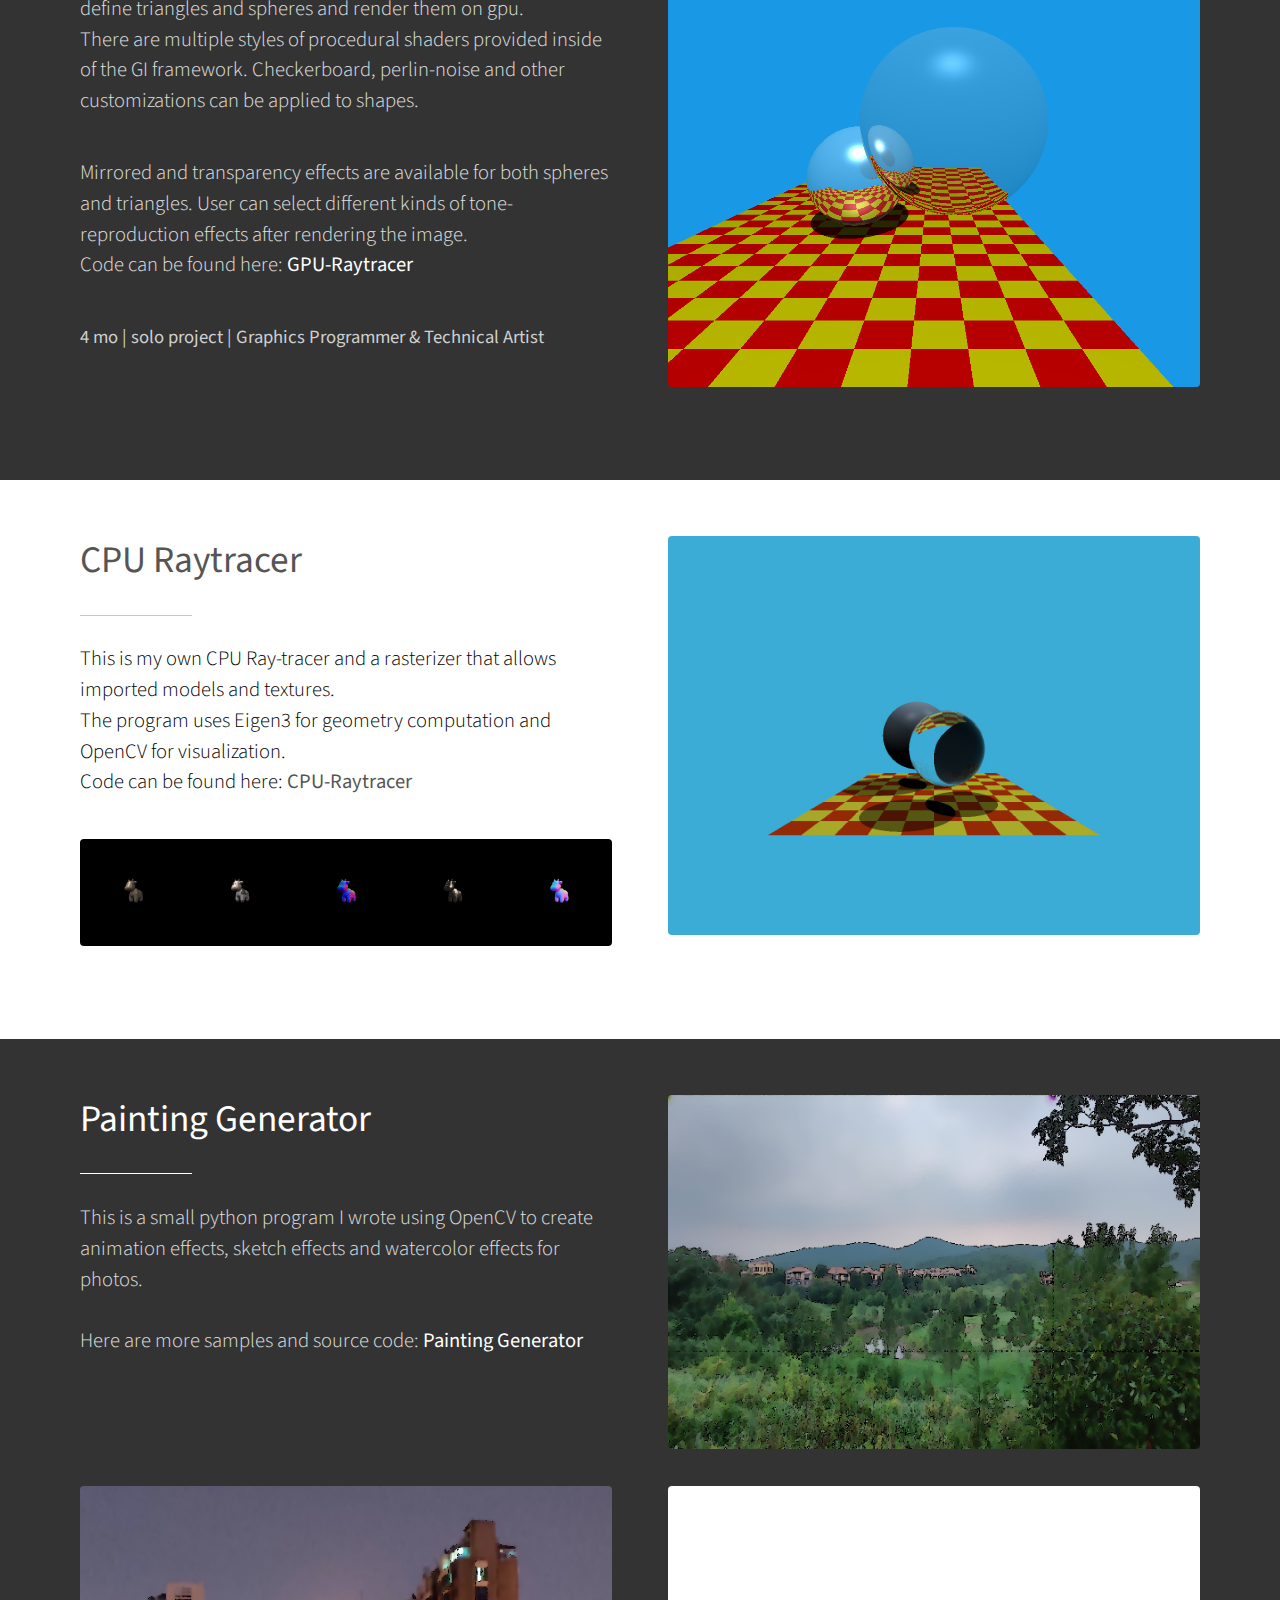
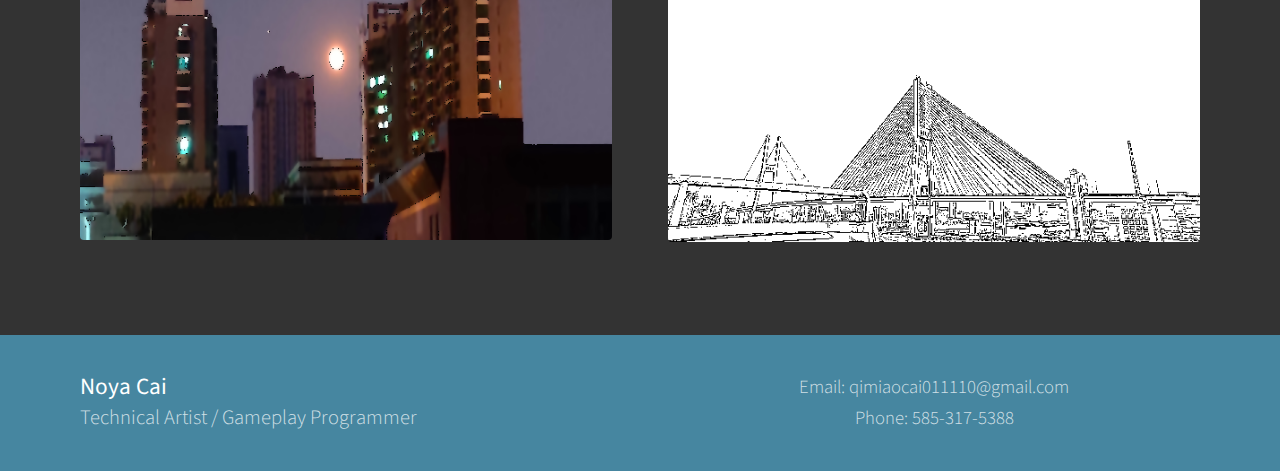
==== commit 98064398: "Update index.html" ====
--- a/index.html
+++ b/index.html
@@ -39,7 +39,7 @@
 								<br>
 								My professional work has mostly been in the area of AR/VR software developing for both VisionOS and Meta Quest using Unity and Unreal Engine.
 								<br>
-								My personal projects include games made with friends and my own raytracer, shaders.
+								My personal projects include games made with friends and my own raytracer and shaders.
 								<br>
 								I got my Bachelor degree in Computer Science from 
 								<a href="https://www.usnews.com/education/best-global-universities/university-of-science-technology-of-china-cas-505547"> <u>USTC</u> </a> 
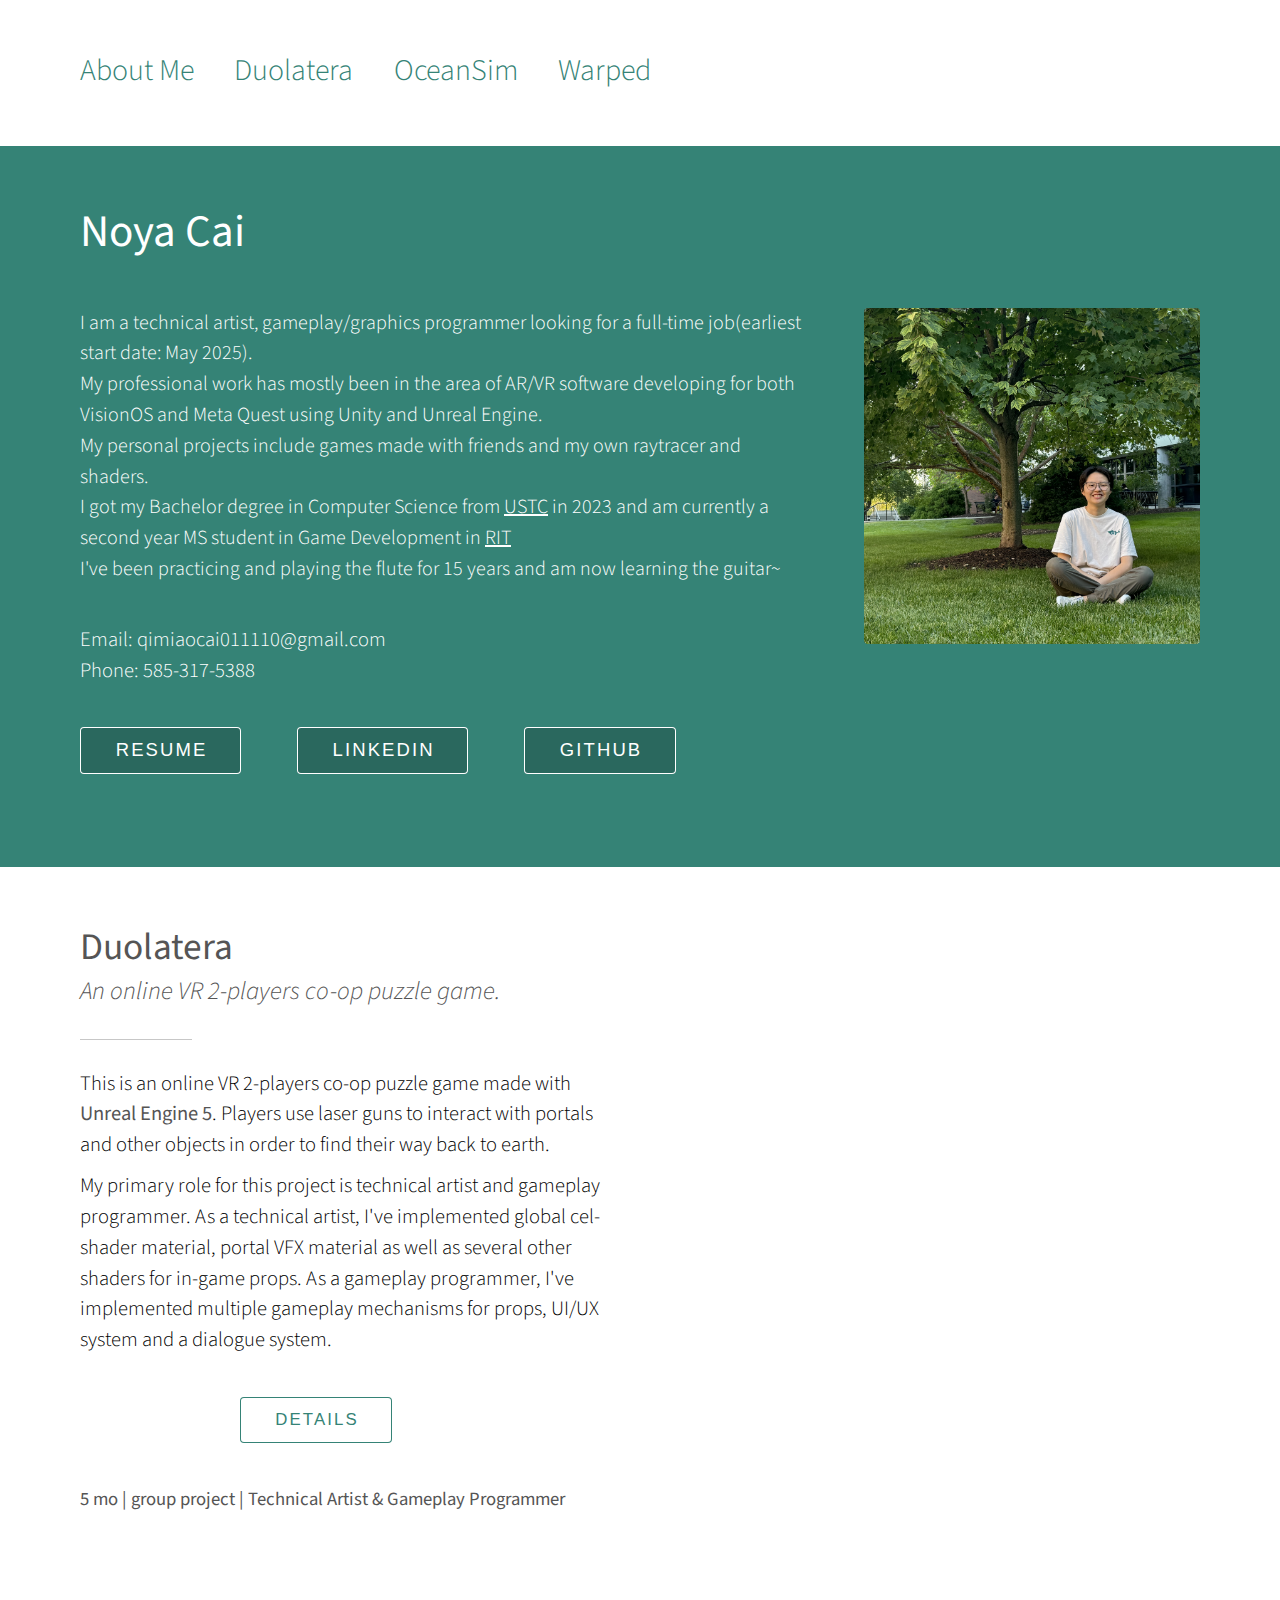
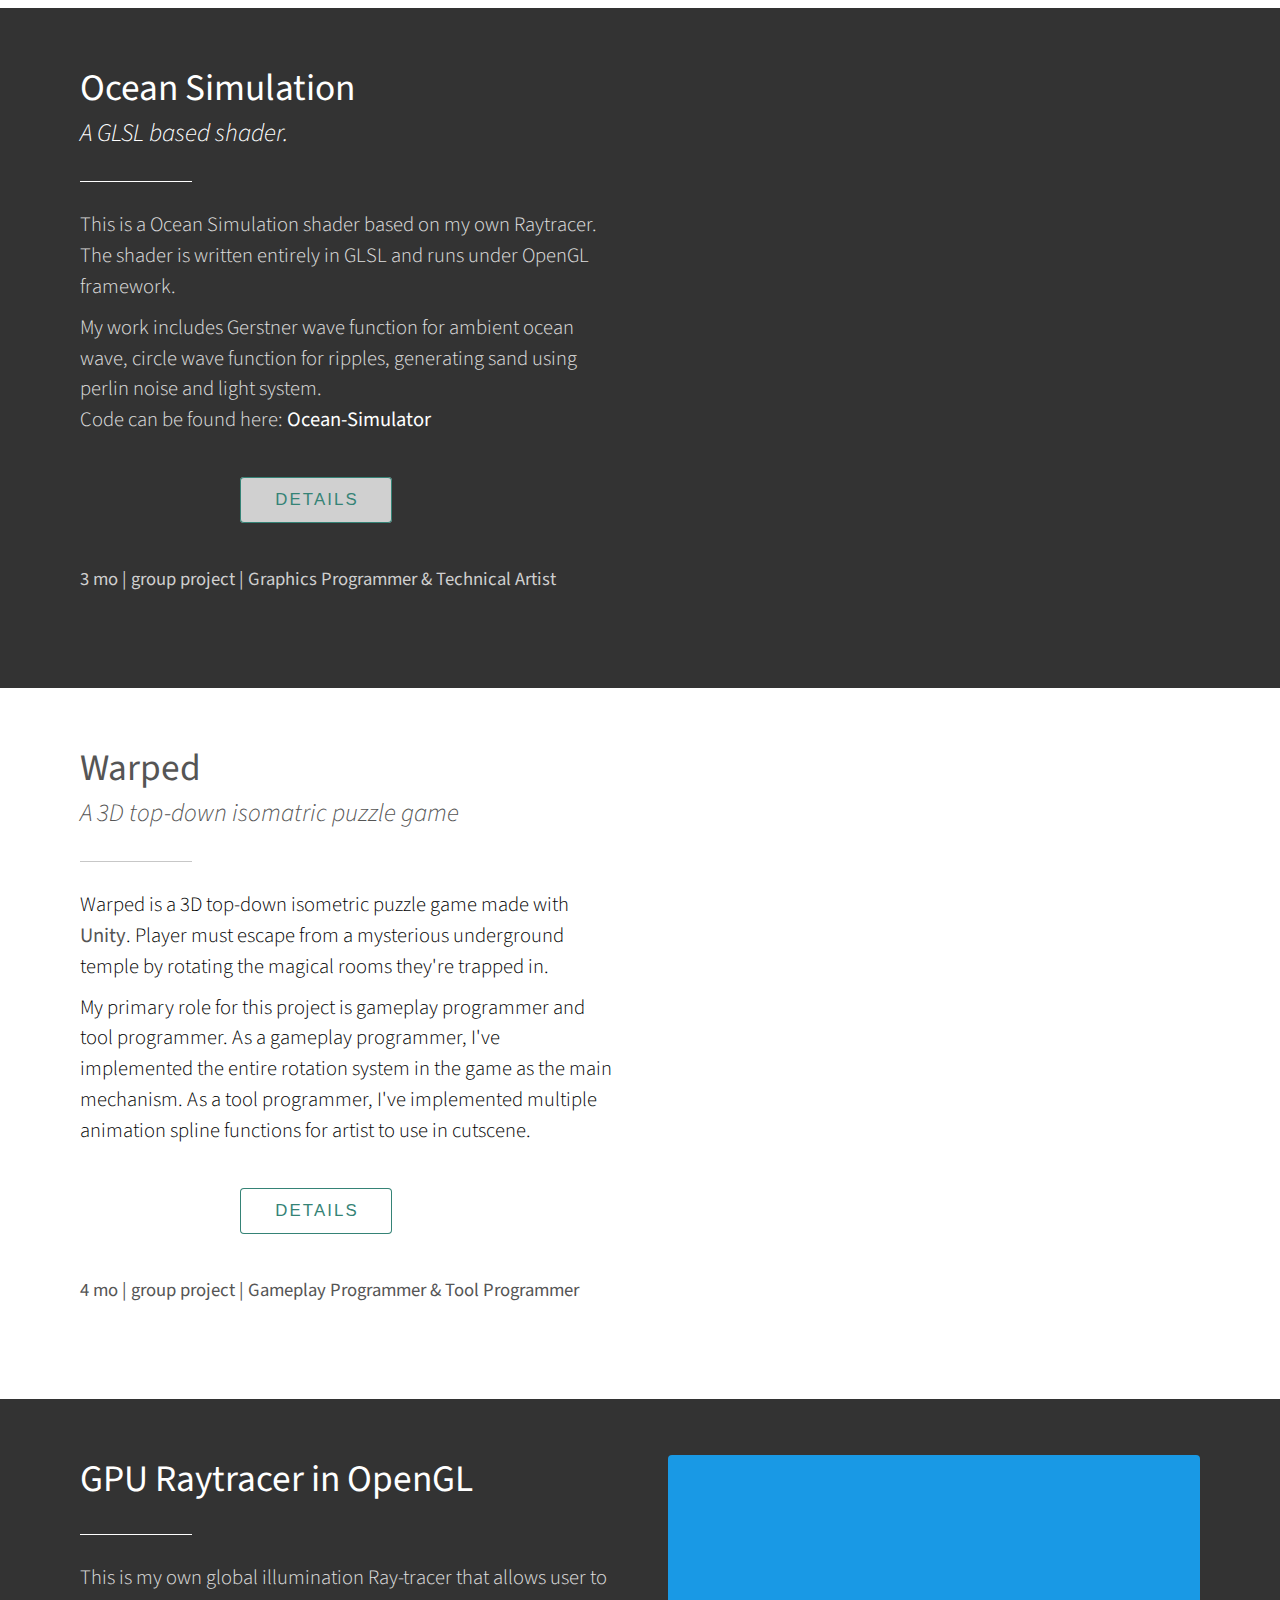
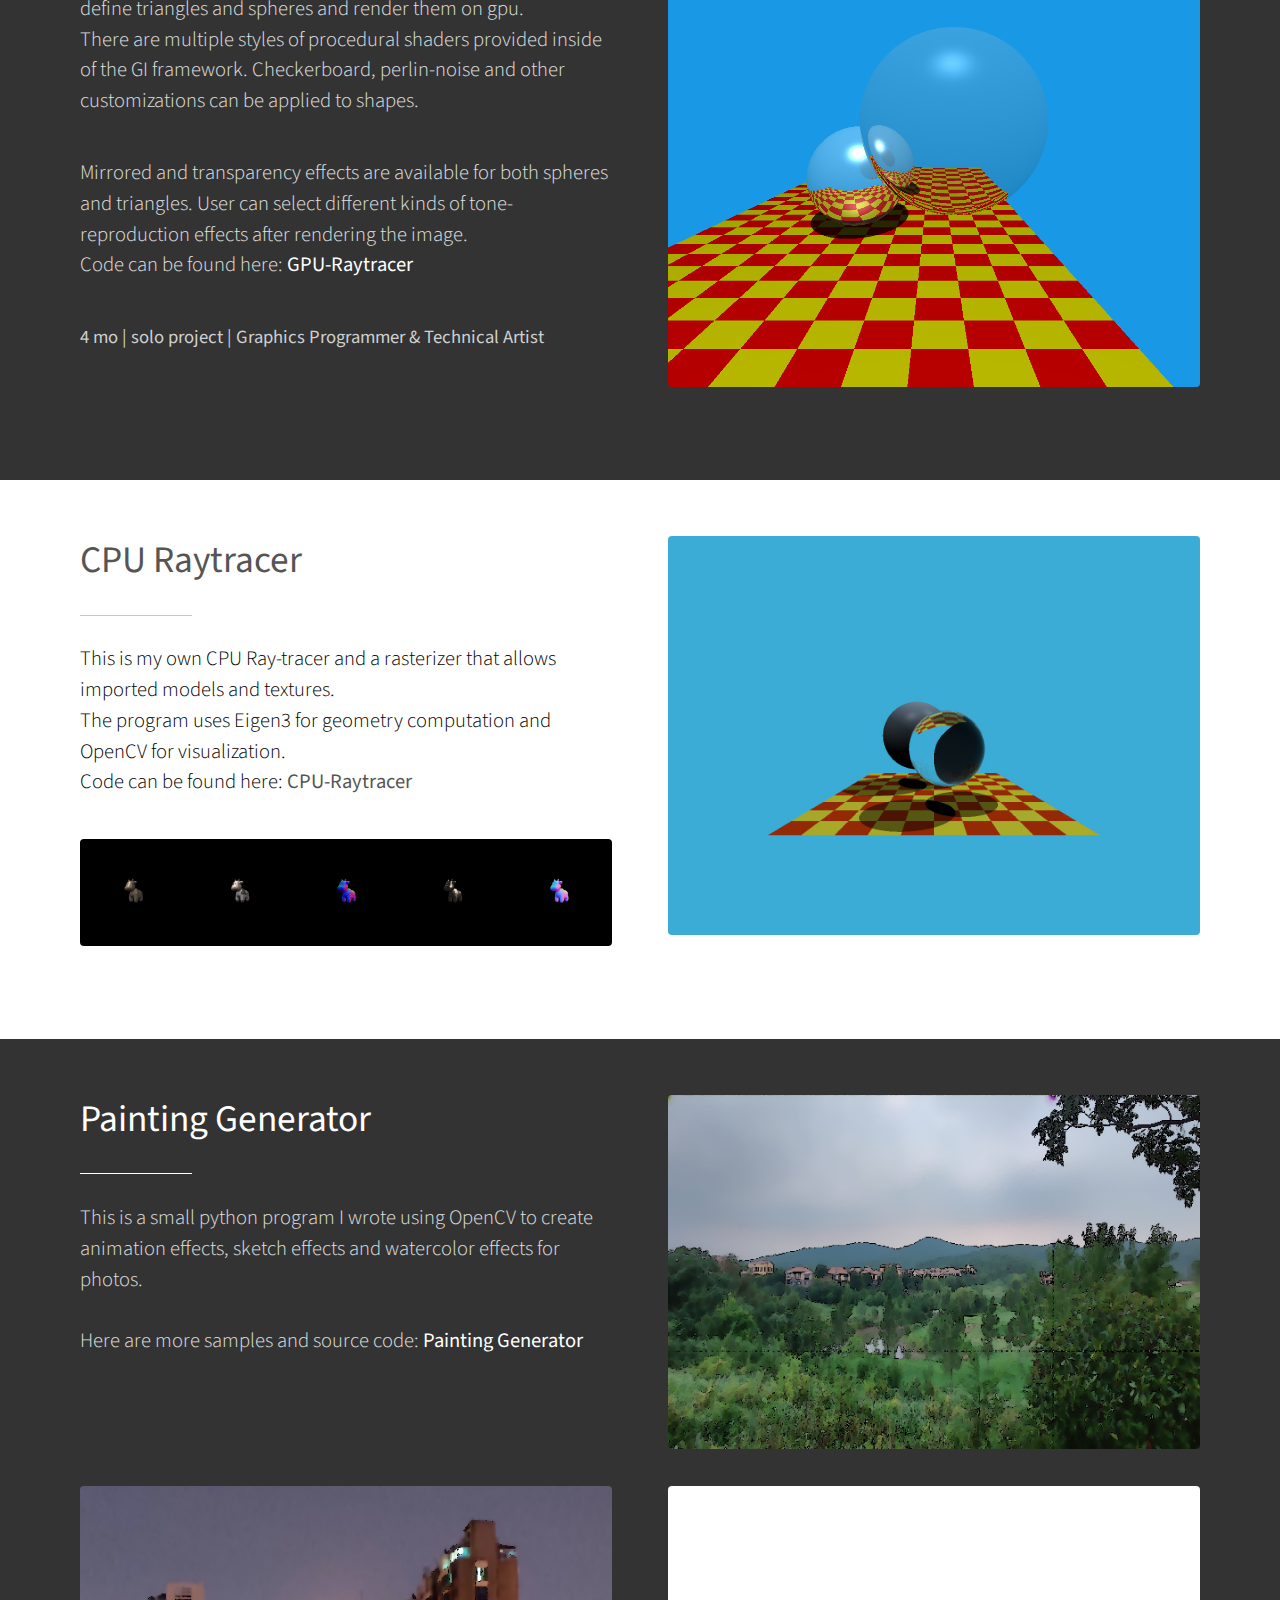
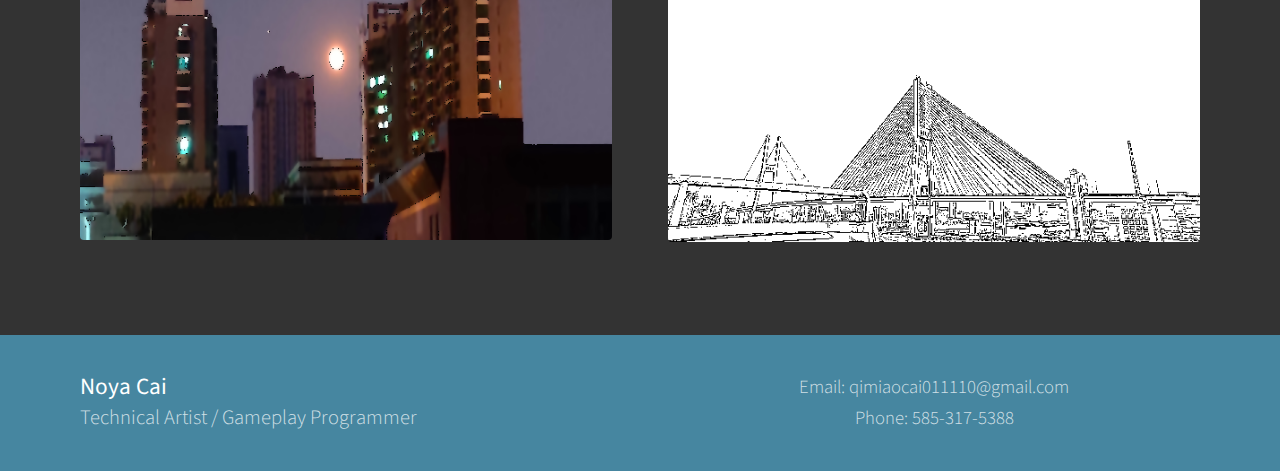
==== commit bb6bf6df: "update" ====
--- a/index.html
+++ b/index.html
@@ -85,11 +85,12 @@
 								<b>Duolatera</b>
 							</h2>
 							<h3 style="font-style: italic;">
-								An online VR 2-players co-op puzzle game.
+								An online VR 2-players co-op puzzle game. 
 							</h3>
 						</header>
 						<p style="margin-bottom: 0.5em;">
-							This is an online VR 2-players co-op puzzle game. Players use laser guns to interact with portals and other objects in order to find their way back to earth.
+							This is an online VR 2-players co-op puzzle game made with <b>Unreal Engine 5</b>. 
+							Players use laser guns to interact with portals and other objects in order to find their way back to earth.
 						</p>
 						<p style="margin-bottom: 0.5em;">
 							My primary role for this project is technical artist and gameplay programmer. 
@@ -161,15 +162,15 @@
 					<div class="col-6 col-12-medium">
 						<header class="major">
 							<h2>
-								<b>Warped </b>
+								<b>Warped</b>
 							</h2>
 							<h3 style="font-style: italic;">
 								A 3D top-down isomatric puzzle game
 							</h3>
 						</header>
 						<p style="margin-bottom: 0.5em;">
-							Warped is a 3D top-down isometric puzzle game where player must escape from a mysterious underground temple 
-							by rotating the magical rooms they're trapped in.
+							Warped is a 3D top-down isometric puzzle game made with <b>Unity</b>.
+							Player must escape from a mysterious underground temple by rotating the magical rooms they're trapped in.
 						</p>
 						<p style="margin-bottom: 0.5em;">
 							My primary role for this project is gameplay programmer and tool programmer.
